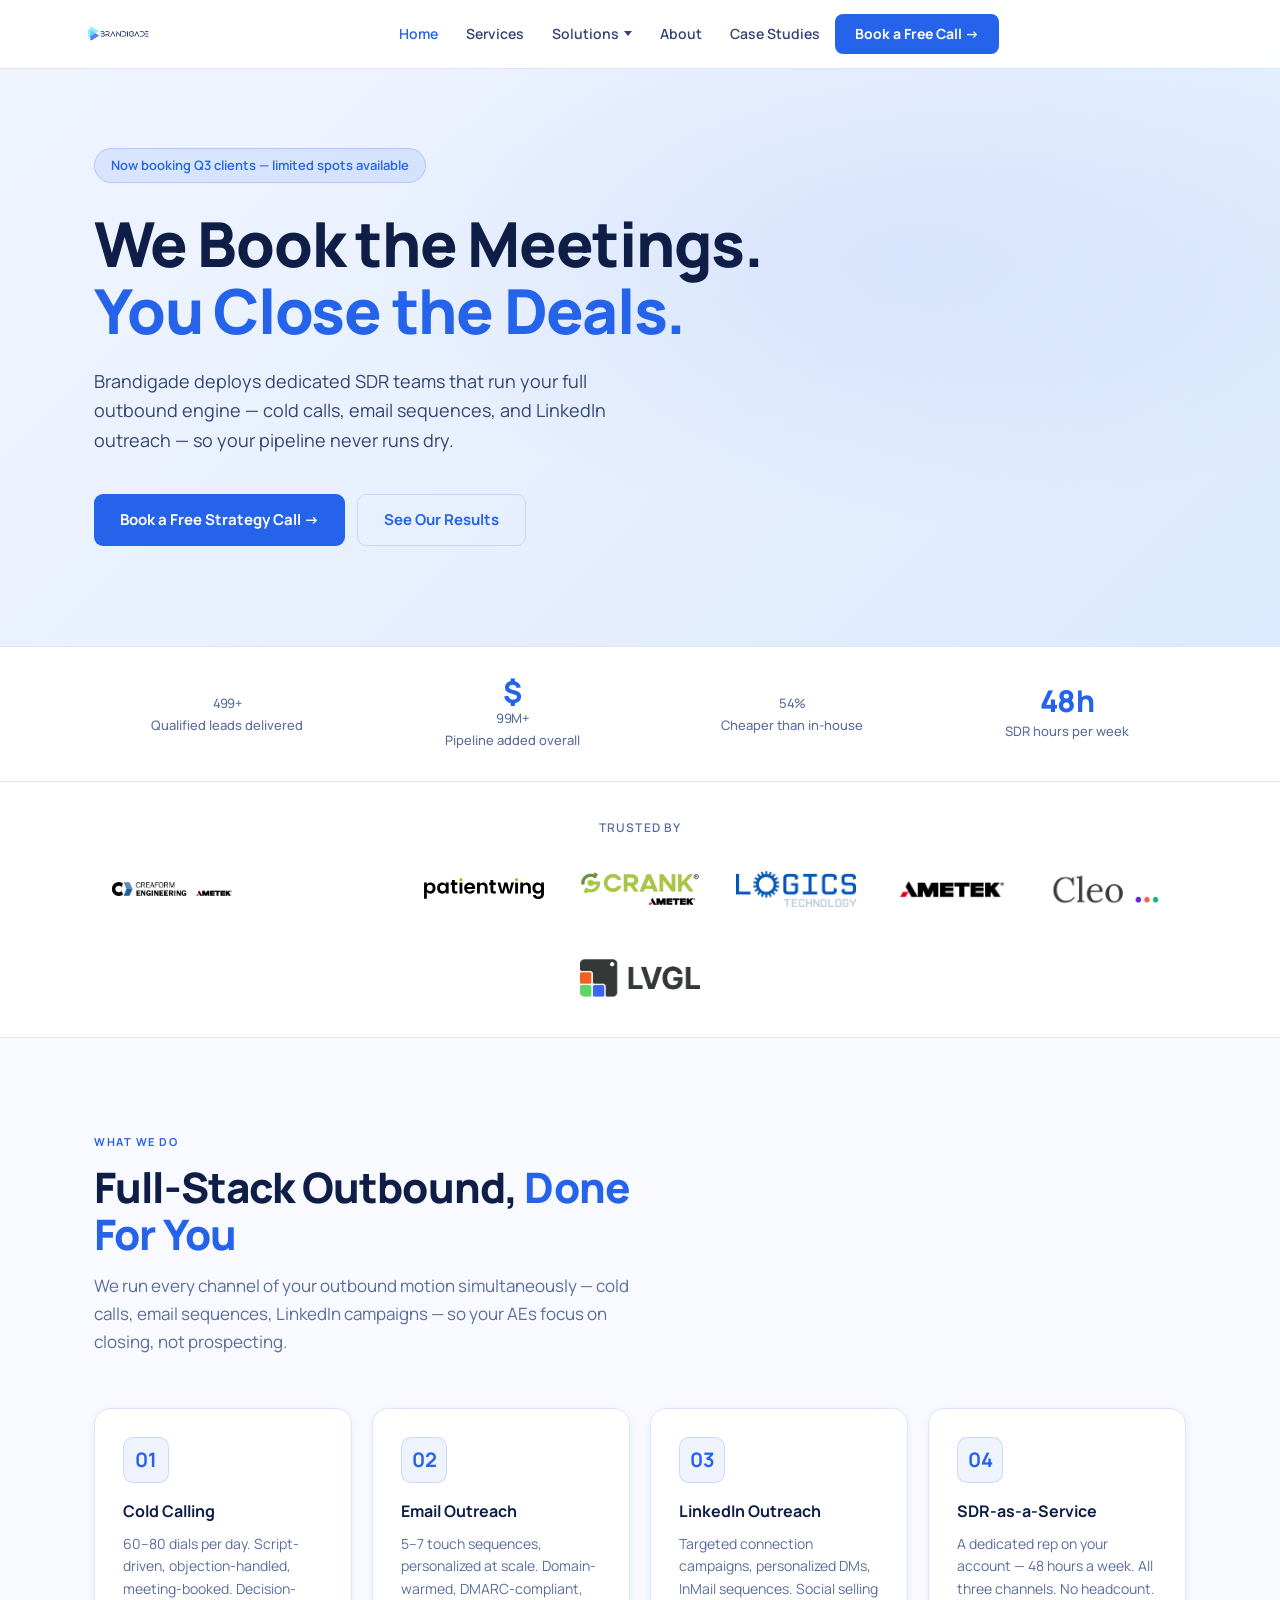
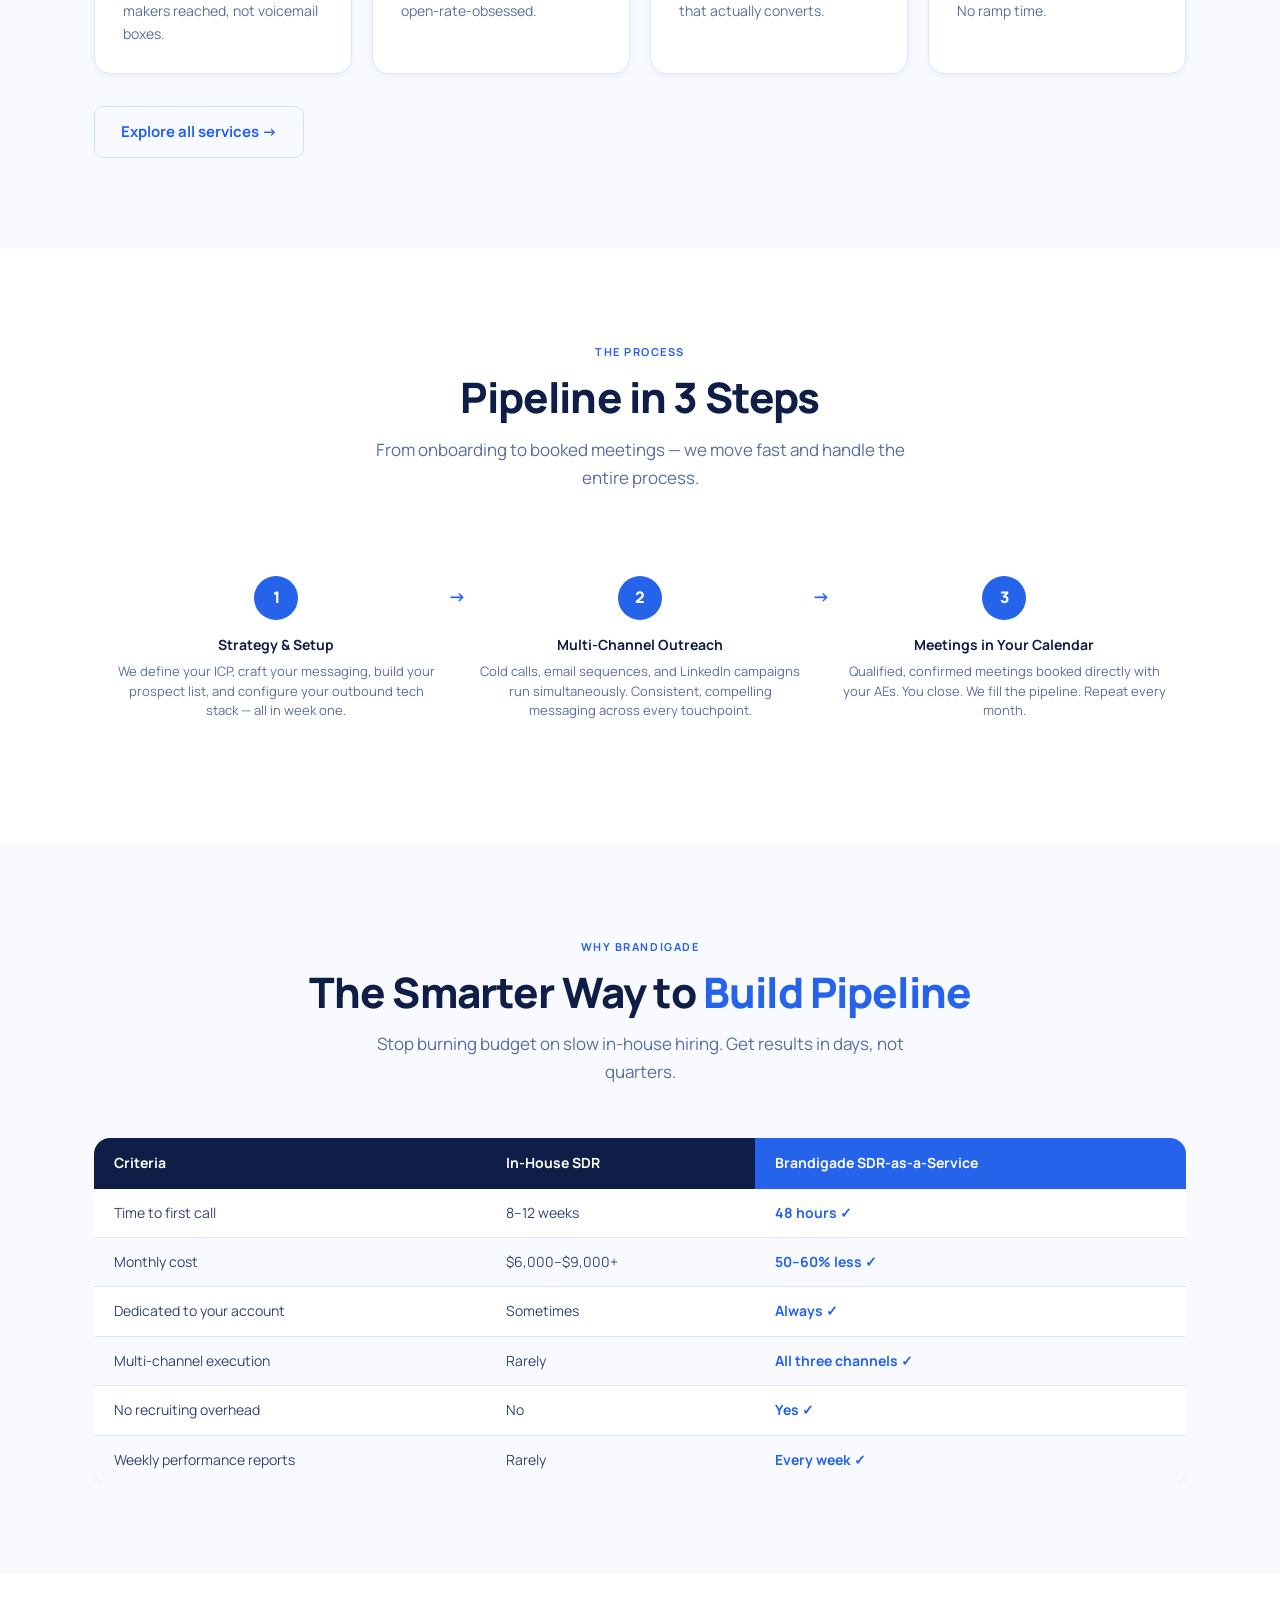
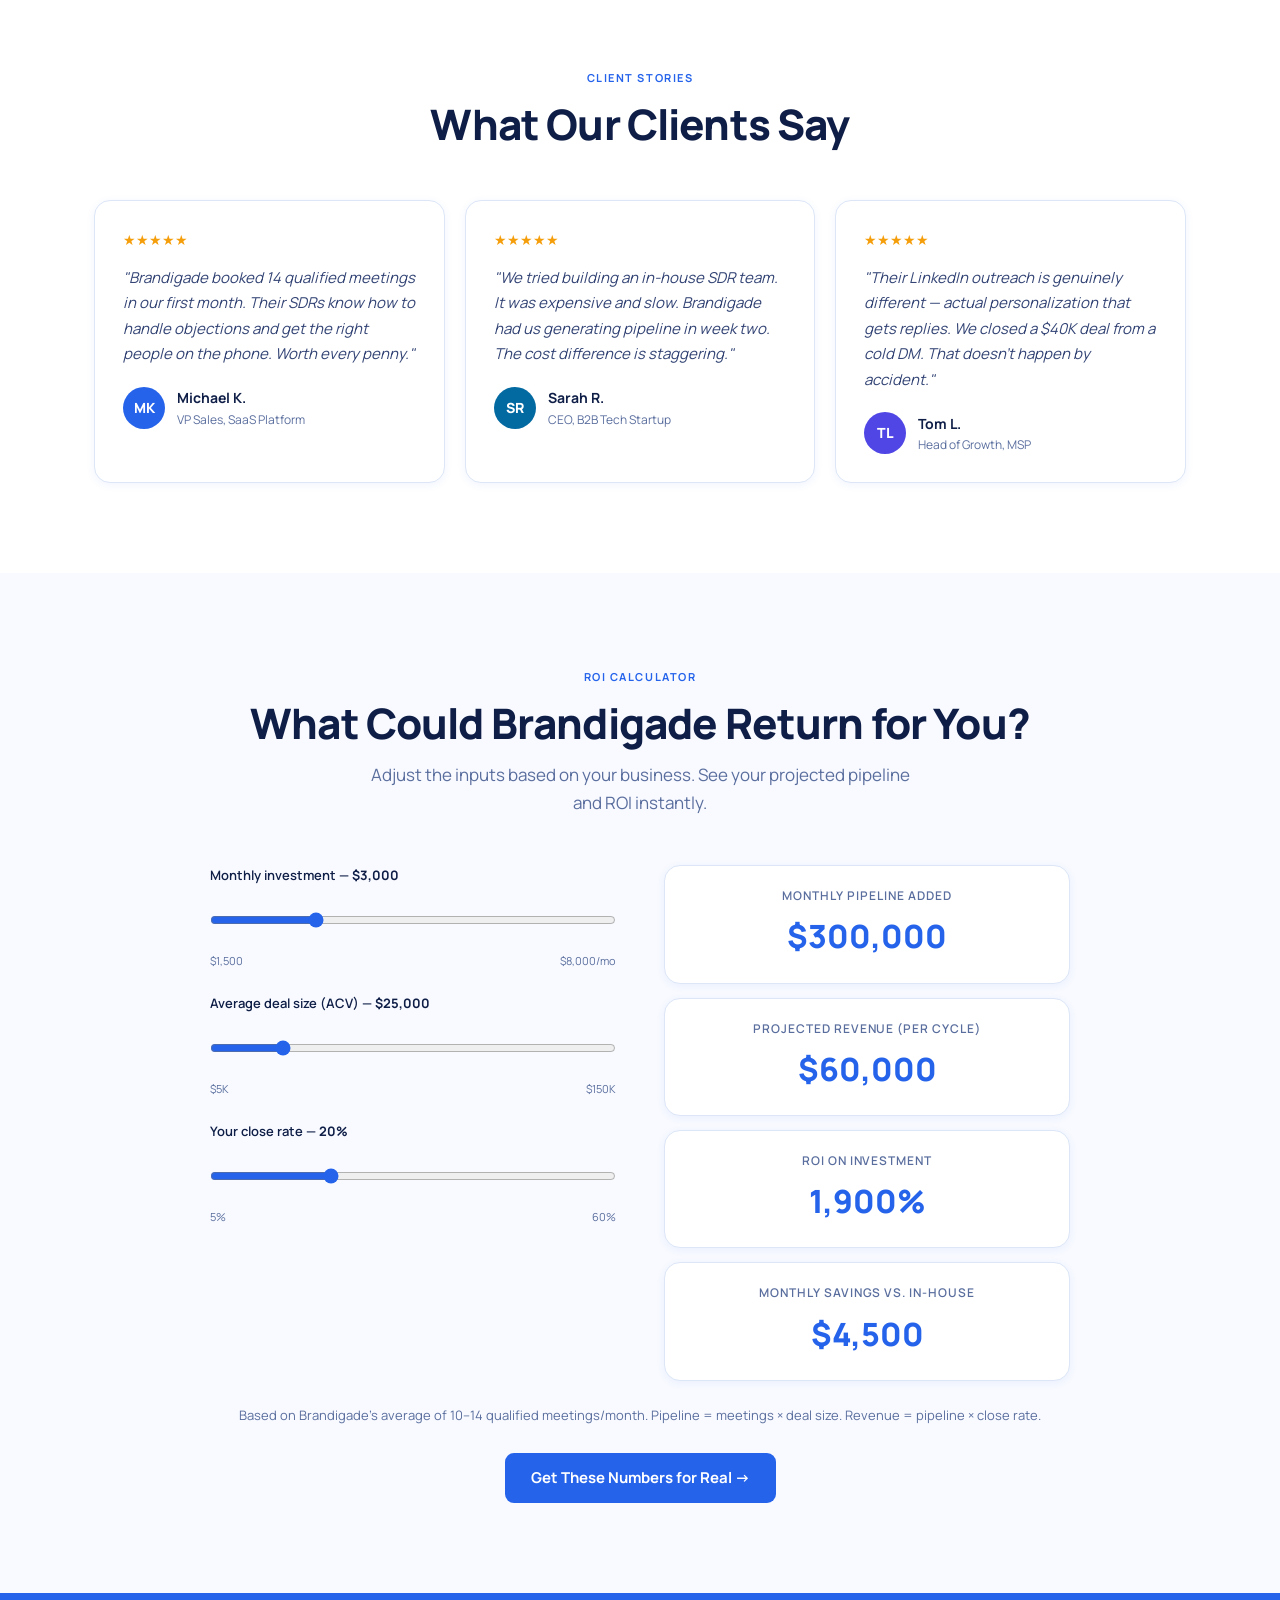
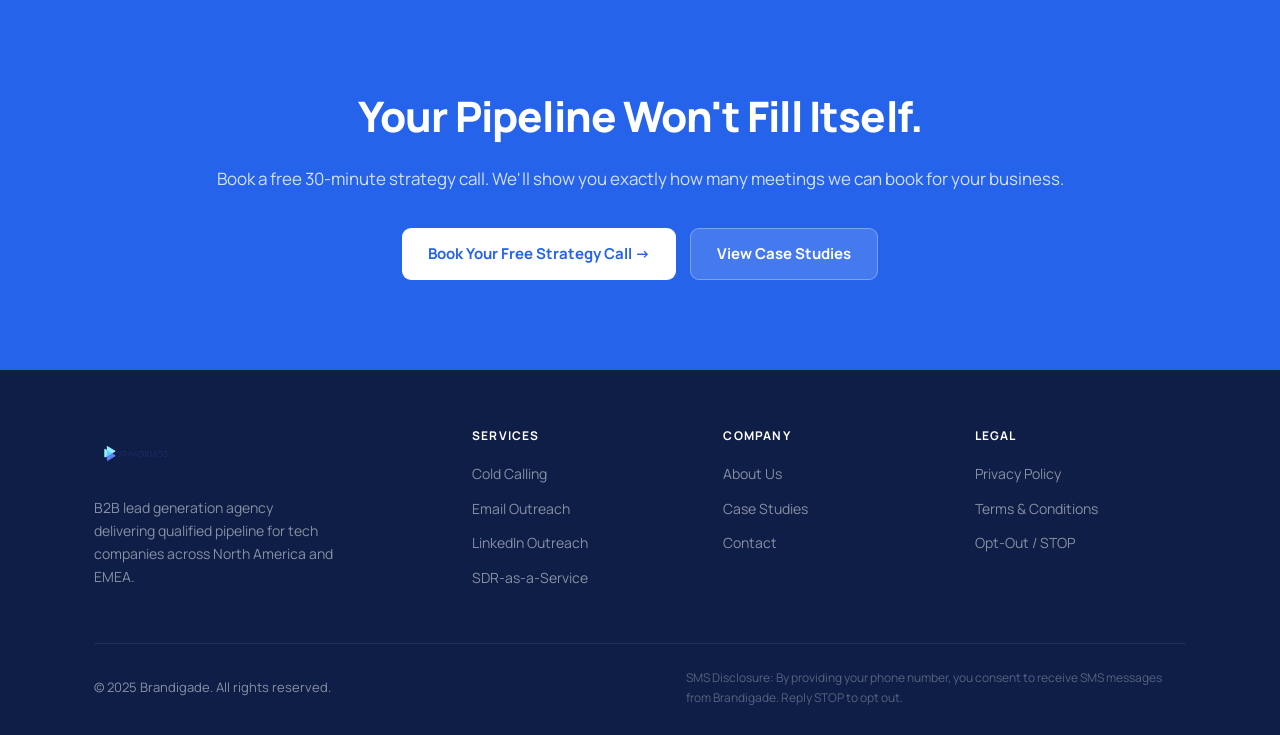
==== index.html @ 461541a1 "Resize client logos, enlarge Brandigade logo, add uniform trust logo CSS, ensure favicon, enlarge fo" ====
<!DOCTYPE html>
<html lang="en">
<head>
  <meta charset="UTF-8" /><meta name="viewport" content="width=device-width, initial-scale=1.0" />
  <title>Brandigade — B2B Lead Generation &amp; SDR Agency</title>
  <meta name="description" content="Brandigade books qualified sales meetings for B2B tech companies. Dedicated SDR teams running cold calls, email, and LinkedIn outreach — done for you." />
  <link rel="preconnect" href="https://fonts.googleapis.com" /><link rel="preconnect" href="https://fonts.gstatic.com" crossorigin />
  <link href="https://fonts.googleapis.com/css2?family=Manrope:wght@300;400;500;600;700;800&display=swap" rel="stylesheet" />
  <link rel="stylesheet" href="/styles.css" />
<link rel="icon" href="/favicon.png">
</head>
<body>

<nav class="nav" id="nav">
  <div class="nav-inner">
    <a href="/index.html" class="nav-logo"><img src="/12.png" alt="Brandigade" /></a>
    <ul class="nav-links" id="nav-links">
      <li><a href="/index.html" class="active">Home</a></li>
      <li><a href="/services.html">Services</a></li>
      <li>
        <button class="dd-toggle">Solutions</button>
        <div class="dropdown">
          <a href="/solutions-textile.html">
            <div class="dd-icon">T&amp;M</div>
            <div class="dd-text"><strong>Textile &amp; Manufacturing</strong><span>Connect manufacturers with EU &amp; US buyers</span></div>
          </a>
        </div>
      </li>
      <li><a href="/about.html">About</a></li>
      <li><a href="/case-studies.html">Case Studies</a></li>
      <li><a href="/contact.html" class="nav-cta">Book a Free Call &rarr;</a></li>
    </ul>
    <button class="nav-toggle" id="nav-toggle" aria-label="Menu"><span></span><span></span><span></span></button>
  </div>
</nav>

<!-- HERO -->
<section class="hero">
  <div class="container">
    <div class="hero-content">
      <div class="hero-badge">Now booking Q3 clients &mdash; limited spots available</div>
      <h1>We Book the Meetings.<br><em>You Close the Deals.</em></h1>
      <p>Brandigade deploys dedicated SDR teams that run your full outbound engine &mdash; cold calls, email sequences, and LinkedIn outreach &mdash; so your pipeline never runs dry.</p>
      <div class="hero-btns">
        <a href="/contact.html" class="btn btn-primary">Book a Free Strategy Call &rarr;</a>
        <a href="/case-studies.html" class="btn btn-ghost">See Our Results</a>
      </div>
    </div>
  </div>
</section>

<!-- STATS -->
<div class="stats-bar">
  <div class="container">
    <div class="stats-inner">
      <div class="stat"><strong><span class="counter" data-target="500" data-suffix="+">0+</span></strong><span>Qualified leads delivered</span></div>
      <div class="stat"><strong>$<span class="counter" data-target="100" data-suffix="M+">0</span></strong><span>Pipeline added overall</span></div>
      <div class="stat"><strong><span class="counter" data-target="55" data-suffix="%">0%</span></strong><span>Cheaper than in-house</span></div>
      <div class="stat"><strong>48h</strong><span>SDR hours per week</span></div>
    </div>
  </div>
</div>

<!-- TRUST -->
<div class="trust-wrap" style="border-bottom:1px solid var(--border);">
  <div class="container">
    <p class="trust-label">Trusted by</p>
    <div class="trust-logos">
      <img src="/ce.png" alt="Creaform Engineering" class="trust-logo" />
      <img src="/FARO.png" alt="FARO" class="trust-logo" />
      <img src="/patientwing.svg" alt="PatientWing" class="trust-logo" />
      <img src="/crank.webp" alt="Crank Software" class="trust-logo" />
      <img src="/logis.avif" alt="Logics Technology" class="trust-logo" />
      <img src="/ametek-vector-logo.png" alt="AMETEK" class="trust-logo" />
      <img src="/cleohr.avif" alt="Cleo HR" class="trust-logo" />
      <img src="/lvgl.png" alt="LVGL" class="trust-logo" />
    </div>
  </div>
</div>

<!-- WHAT WE DO -->
<section class="section section-alt">
  <div class="container">
    <div style="max-width:600px; margin-bottom:52px;">
      <div class="section-label">What We Do</div>
      <h2 class="section-title">Full-Stack Outbound, <em>Done For You</em></h2>
      <p class="section-sub">We run every channel of your outbound motion simultaneously &mdash; cold calls, email sequences, LinkedIn campaigns &mdash; so your AEs focus on closing, not prospecting.</p>
    </div>
    <div class="grid-4">
      <div class="card"><div class="card-icon">01</div><h3>Cold Calling</h3><p>60&ndash;80 dials per day. Script-driven, objection-handled, meeting-booked. Decision-makers reached, not voicemail boxes.</p></div>
      <div class="card"><div class="card-icon">02</div><h3>Email Outreach</h3><p>5&ndash;7 touch sequences, personalized at scale. Domain-warmed, DMARC-compliant, open-rate-obsessed.</p></div>
      <div class="card"><div class="card-icon">03</div><h3>LinkedIn Outreach</h3><p>Targeted connection campaigns, personalized DMs, InMail sequences. Social selling that actually converts.</p></div>
      <div class="card"><div class="card-icon">04</div><h3>SDR-as-a-Service</h3><p>A dedicated rep on your account &mdash; 48 hours a week. All three channels. No headcount. No ramp time.</p></div>
    </div>
    <div style="margin-top:32px;"><a href="/services.html" class="btn btn-ghost">Explore all services &rarr;</a></div>
  </div>
</section>

<!-- PROCESS -->
<section class="section">
  <div class="container">
    <div class="centered" style="margin-bottom:52px;">
      <div class="section-label">The Process</div>
      <h2 class="section-title">Pipeline in 3 Steps</h2>
      <p class="section-sub">From onboarding to booked meetings &mdash; we move fast and handle the entire process.</p>
    </div>
    <div class="process">
      <div class="process-step"><div class="step-num">1</div><h4>Strategy &amp; Setup</h4><p>We define your ICP, craft your messaging, build your prospect list, and configure your outbound tech stack &mdash; all in week one.</p></div>
      <div class="process-step"><div class="step-num">2</div><h4>Multi-Channel Outreach</h4><p>Cold calls, email sequences, and LinkedIn campaigns run simultaneously. Consistent, compelling messaging across every touchpoint.</p></div>
      <div class="process-step"><div class="step-num">3</div><h4>Meetings in Your Calendar</h4><p>Qualified, confirmed meetings booked directly with your AEs. You close. We fill the pipeline. Repeat every month.</p></div>
    </div>
  </div>
</section>

<!-- COMPARISON -->
<section class="section section-alt">
  <div class="container">
    <div class="centered" style="margin-bottom:52px;">
      <div class="section-label">Why Brandigade</div>
      <h2 class="section-title">The Smarter Way to <em>Build Pipeline</em></h2>
      <p class="section-sub">Stop burning budget on slow in-house hiring. Get results in days, not quarters.</p>
    </div>
    <div style="overflow-x:auto;">
      <table class="compare-table">
        <thead><tr><th>Criteria</th><th>In-House SDR</th><th>Brandigade SDR-as-a-Service</th></tr></thead>
        <tbody>
          <tr><td>Time to first call</td><td>8&ndash;12 weeks</td><td>48 hours &#10003;</td></tr>
          <tr><td>Monthly cost</td><td>$6,000&ndash;$9,000+</td><td>50&ndash;60% less &#10003;</td></tr>
          <tr><td>Dedicated to your account</td><td>Sometimes</td><td>Always &#10003;</td></tr>
          <tr><td>Multi-channel execution</td><td>Rarely</td><td>All three channels &#10003;</td></tr>
          <tr><td>No recruiting overhead</td><td>No</td><td>Yes &#10003;</td></tr>
          <tr><td>Weekly performance reports</td><td>Rarely</td><td>Every week &#10003;</td></tr>
        </tbody>
      </table>
    </div>
  </div>
</section>

<!-- TESTIMONIALS -->
<section class="section">
  <div class="container">
    <div class="centered" style="margin-bottom:52px;">
      <div class="section-label">Client Stories</div>
      <h2 class="section-title">What Our Clients Say</h2>
    </div>
    <div class="grid-3">
      <div class="testi"><div class="stars">&#9733;&#9733;&#9733;&#9733;&#9733;</div><p class="testi-text">"Brandigade booked 14 qualified meetings in our first month. Their SDRs know how to handle objections and get the right people on the phone. Worth every penny."</p><div class="testi-author"><div class="avatar">MK</div><div><div class="testi-name">Michael K.</div><div class="testi-role">VP Sales, SaaS Platform</div></div></div></div>
      <div class="testi"><div class="stars">&#9733;&#9733;&#9733;&#9733;&#9733;</div><p class="testi-text">"We tried building an in-house SDR team. It was expensive and slow. Brandigade had us generating pipeline in week two. The cost difference is staggering."</p><div class="testi-author"><div class="avatar" style="background:#0369a1;">SR</div><div><div class="testi-name">Sarah R.</div><div class="testi-role">CEO, B2B Tech Startup</div></div></div></div>
      <div class="testi"><div class="stars">&#9733;&#9733;&#9733;&#9733;&#9733;</div><p class="testi-text">"Their LinkedIn outreach is genuinely different &mdash; actual personalization that gets replies. We closed a $40K deal from a cold DM. That doesn't happen by accident."</p><div class="testi-author"><div class="avatar" style="background:#4f46e5;">TL</div><div><div class="testi-name">Tom L.</div><div class="testi-role">Head of Growth, MSP</div></div></div></div>
    </div>
  </div>
</section>

<!-- ROI CALCULATOR -->
<section class="section section-alt">
  <div class="container">
    <div class="centered" style="margin-bottom:48px;">
      <div class="section-label">ROI Calculator</div>
      <h2 class="section-title">What Could Brandigade Return for You?</h2>
      <p class="section-sub">Adjust the inputs based on your business. See your projected pipeline and ROI instantly.</p>
    </div>
    <div style="display:grid; grid-template-columns:1fr 1fr; gap:48px; align-items:start; max-width:860px; margin:0 auto;">
      <div style="display:grid; gap:24px;">
        <div>
          <label>Monthly investment &mdash; <strong class="r-display" data-for="r-inv">$3,000</strong></label>
          <input type="range" id="r-inv" min="1500" max="8000" step="100" value="3000" style="width:100%; margin-top:8px; accent-color:var(--blue);" />
          <div style="display:flex; justify-content:space-between; font-size:11px; color:var(--text-light); margin-top:4px;"><span>$1,500</span><span>$8,000/mo</span></div>
        </div>
        <div>
          <label>Average deal size (ACV) &mdash; <strong class="r-display" data-for="r-deal">$25,000</strong></label>
          <input type="range" id="r-deal" min="5000" max="150000" step="1000" value="25000" style="width:100%; margin-top:8px; accent-color:var(--blue);" />
          <div style="display:flex; justify-content:space-between; font-size:11px; color:var(--text-light); margin-top:4px;"><span>$5K</span><span>$150K</span></div>
        </div>
        <div>
          <label>Your close rate &mdash; <strong class="r-display" data-for="r-rate">20%</strong></label>
          <input type="range" id="r-rate" min="5" max="60" step="1" value="20" style="width:100%; margin-top:8px; accent-color:var(--blue);" />
          <div style="display:flex; justify-content:space-between; font-size:11px; color:var(--text-light); margin-top:4px;"><span>5%</span><span>60%</span></div>
        </div>
      </div>
      <div style="display:grid; gap:14px;">
        <div class="card" style="text-align:center; padding:20px;"><div style="font-size:12px; color:var(--text-light); font-weight:600; text-transform:uppercase; letter-spacing:0.08em; margin-bottom:6px;">Monthly Pipeline Added</div><div style="font-size:32px; font-weight:800; color:var(--blue);" id="roi-pipeline">$300,000</div></div>
        <div class="card" style="text-align:center; padding:20px;"><div style="font-size:12px; color:var(--text-light); font-weight:600; text-transform:uppercase; letter-spacing:0.08em; margin-bottom:6px;">Projected Revenue (per cycle)</div><div style="font-size:32px; font-weight:800; color:var(--blue);" id="roi-revenue">$60,000</div></div>
        <div class="card" style="text-align:center; padding:20px;"><div style="font-size:12px; color:var(--text-light); font-weight:600; text-transform:uppercase; letter-spacing:0.08em; margin-bottom:6px;">ROI on Investment</div><div style="font-size:32px; font-weight:800; color:var(--blue);" id="roi-percent">1,900%</div></div>
        <div class="card" style="text-align:center; padding:20px;"><div style="font-size:12px; color:var(--text-light); font-weight:600; text-transform:uppercase; letter-spacing:0.08em; margin-bottom:6px;">Monthly Savings vs. In-House</div><div style="font-size:32px; font-weight:800; color:var(--blue);" id="roi-savings">$4,500</div></div>
      </div>
    </div>
    <p style="text-align:center; font-size:13px; color:var(--text-light); margin-top:24px;">Based on Brandigade's average of 10&ndash;14 qualified meetings/month. Pipeline = meetings &times; deal size. Revenue = pipeline &times; close rate.</p>
    <div style="text-align:center; margin-top:28px;"><a href="/contact.html" class="btn btn-primary">Get These Numbers for Real &rarr;</a></div>
  </div>
</section>

<!-- CTA -->
<section class="cta-section">
  <div class="container">
    <h2>Your Pipeline Won't Fill Itself.</h2>
    <p>Book a free 30-minute strategy call. We'll show you exactly how many meetings we can book for your business.</p>
    <div style="display:flex; gap:14px; justify-content:center; flex-wrap:wrap;">
      <a href="/contact.html" class="btn btn-white">Book Your Free Strategy Call &rarr;</a>
      <a href="/case-studies.html" class="btn" style="background:rgba(255,255,255,0.15); color:#fff; border:1.5px solid rgba(255,255,255,0.3);">View Case Studies</a>
    </div>
  </div>
</section>

<footer>
  <div class="container">
    <div class="footer-grid">
      <div class="footer-brand"><img src="/12.png" alt="Brandigade" style="height:56px;" /><p>B2B lead generation agency delivering qualified pipeline for tech companies across North America and EMEA.</p></div>
      <div class="footer-col"><h5>Services</h5><ul><li><a href="/services.html">Cold Calling</a></li><li><a href="/services.html">Email Outreach</a></li><li><a href="/services.html">LinkedIn Outreach</a></li><li><a href="/services.html">SDR-as-a-Service</a></li></ul></div>
      <div class="footer-col"><h5>Company</h5><ul><li><a href="/about.html">About Us</a></li><li><a href="/case-studies.html">Case Studies</a></li><li><a href="/contact.html">Contact</a></li></ul></div>
      <div class="footer-col"><h5>Legal</h5><ul><li><a href="/privacy.html">Privacy Policy</a></li><li><a href="/terms.html">Terms &amp; Conditions</a></li><li><a href="/contact.html">Opt-Out / STOP</a></li></ul></div>
    </div>
    <div class="footer-bottom"><p>&copy; 2025 Brandigade. All rights reserved.</p><p style="font-size:12px;color:rgba(255,255,255,0.3);max-width:500px;">SMS Disclosure: By providing your phone number, you consent to receive SMS messages from Brandigade. Reply STOP to opt out.</p></div>
  </div>
</footer>
<script type="text/javascript" src="https://widget.clutch.co/static/js/widget.js"></script>
<div class="clutch-widget" data-url="https://widget.clutch.co" data-widget-type="3" data-height="320" data-nofollow="false" data-expandifr="true" data-scale="100" data-reviews="458948" data-clutchcompany-id="2643044"></div>
<script src="/script.js"></script>
</body>
</html>
---- styles.css ----
@import url('https://fonts.googleapis.com/css2?family=Manrope:wght@300;400;500;600;700;800&display=swap');

/* ── Variables ── */
:root {
  --blue:        #2563eb;
  --blue-light:  #3b82f6;
  --blue-dim:    rgba(37,99,235,0.08);
  --blue-border: rgba(37,99,235,0.18);
  --blue-btn-hover: #1d4ed8;
  --white:       #ffffff;
  --off-white:   #f8faff;
  --gray-50:     #f1f5fd;
  --gray-100:    #e4ecfb;
  --gray-200:    #cdd9f5;
  --gray-400:    #93a8d4;
  --gray-600:    #4a5f8a;
  --gray-800:    #1e2d52;
  --text:        #334475;
  --text-light:  #5a6e9e;
  --navy:        #0f1e47;
  --border:      #dce6f7;
  --radius:      10px;
  --radius-lg:   16px;
  --shadow-sm:   0 2px 8px rgba(37,99,235,0.07);
  --shadow-md:   0 6px 24px rgba(37,99,235,0.1);
  --shadow-lg:   0 16px 48px rgba(37,99,235,0.13);
}

*, *::before, *::after { box-sizing: border-box; margin: 0; padding: 0; }
html { scroll-behavior: smooth; }
body {
  font-family: 'Manrope', sans-serif;
  background: var(--white);
  color: var(--text);
  font-size: 16px;
  line-height: 1.6;
  -webkit-font-smoothing: antialiased;
}
a { text-decoration: none; color: inherit; }
img { max-width: 100%; display: block; }

/* ── NAV ── */
.nav {
  position: fixed;
  top: 0; left: 0; right: 0;
  z-index: 900;
  background: rgba(255,255,255,0.97);
  backdrop-filter: blur(14px);
  border-bottom: 1px solid var(--border);
  transition: box-shadow 0.3s;
}
.nav.scrolled { box-shadow: 0 4px 24px rgba(37,99,235,0.1); }
.nav-inner {
  max-width: 1180px; margin: 0 auto;
  padding: 0 28px; height: 68px;
  display: flex; align-items: center;
  justify-content: space-between; gap: 24px;
}
.nav-logo img { height: 54px; width: auto; }
.nav-links {
  display: flex; align-items: center;
  gap: 2px; list-style: none;
  flex: 1; justify-content: center;
}
.nav-links > li { position: relative; }
.nav-links > li > a,
.nav-links > li > button {
  display: flex; align-items: center; gap: 5px;
  padding: 7px 13px;
  font-size: 14px; font-weight: 600;
  color: var(--text);
  background: none; border: none; border-radius: 7px;
  cursor: pointer; font-family: 'Manrope', sans-serif;
  transition: color 0.18s, background 0.18s;
  white-space: nowrap;
}
.nav-links > li > a:hover,
.nav-links > li > button:hover,
.nav-links > li:hover > button {
  color: var(--blue); background: var(--blue-dim);
}
.nav-links > li > a.active { color: var(--blue); }
.nav-links > li > button::after {
  content: ''; width: 0; height: 0;
  border-left: 4px solid transparent;
  border-right: 4px solid transparent;
  border-top: 5px solid currentColor;
  transition: transform 0.2s;
}
.nav-links > li:hover > button::after { transform: rotate(180deg); }

/* Dropdown */
.dropdown {
  position: absolute;
  top: calc(100% + 10px);
  left: 50%; transform: translateX(-50%) translateY(-6px);
  min-width: 268px;
  background: var(--white);
  border: 1px solid var(--border);
  border-radius: var(--radius-lg);
  padding: 8px;
  opacity: 0; visibility: hidden;
  transition: opacity 0.18s, transform 0.18s, visibility 0.18s;
  box-shadow: var(--shadow-lg);
}
.nav-links > li:hover .dropdown {
  opacity: 1; visibility: visible;
  transform: translateX(-50%) translateY(0);
}
.dropdown a {
  display: flex; align-items: flex-start; gap: 12px;
  padding: 12px 14px; border-radius: 9px;
  color: var(--text); font-size: 14px; font-weight: 600;
  transition: background 0.15s, color 0.15s;
}
.dropdown a:hover { background: var(--blue-dim); color: var(--blue); }
.dropdown a.active-dd { color: var(--blue); }
.dd-icon {
  width: 36px; height: 36px; border-radius: 8px;
  background: var(--blue-dim); border: 1px solid var(--blue-border);
  display: flex; align-items: center; justify-content: center;
  font-size: 13px; font-weight: 700; color: var(--blue); flex-shrink: 0;
}
.dd-text strong { display: block; font-size: 14px; font-weight: 700; color: var(--navy); }
.dd-text span { display: block; font-size: 12px; color: var(--text-light); margin-top: 2px; }

.nav-cta {
  background: var(--blue) !important;
  color: var(--white) !important;
  font-weight: 700 !important;
  padding: 9px 20px !important;
  border-radius: 8px !important;
}
.nav-cta:hover { background: var(--blue-btn-hover) !important; box-shadow: var(--shadow-md); }

.nav-toggle {
  display: none; flex-direction: column; gap: 5px;
  cursor: pointer; padding: 4px; background: none; border: none;
}
.nav-toggle span { display: block; width: 22px; height: 2px; background: var(--navy); border-radius: 2px; transition: all 0.3s; }

/* ── Container ── */
.container { max-width: 1140px; margin: 0 auto; padding: 0 24px; }

/* ── Buttons ── */
.btn {
  display: inline-flex; align-items: center; gap: 8px;
  padding: 13px 26px;
  font-family: 'Manrope', sans-serif; font-size: 15px; font-weight: 700;
  border-radius: 9px; border: none; cursor: pointer;
  text-decoration: none;
  transition: transform 0.18s, box-shadow 0.18s, background 0.18s;
  white-space: nowrap;
}
.btn-primary { background: var(--blue); color: var(--white); }
.btn-primary:hover { background: var(--blue-btn-hover); transform: translateY(-1px); box-shadow: var(--shadow-md); }
.btn-ghost { background: transparent; color: var(--blue); border: 1.5px solid var(--blue-border); }
.btn-ghost:hover { background: var(--blue-dim); transform: translateY(-1px); }
.btn-white { background: var(--white); color: var(--blue); }
.btn-white:hover { background: var(--off-white); transform: translateY(-1px); }

/* ── Section helpers ── */
.section { padding: 90px 0; }
.section-alt { background: var(--off-white); }
.section-blue { background: var(--blue); }

.section-label {
  display: inline-block;
  font-size: 11px; font-weight: 700; letter-spacing: 0.14em;
  text-transform: uppercase; color: var(--blue); margin-bottom: 14px;
}
.section-label-white { color: rgba(255,255,255,0.75); }

.section-title {
  font-size: clamp(26px, 3.8vw, 42px);
  font-weight: 800; line-height: 1.12;
  color: var(--navy); letter-spacing: -0.02em; margin-bottom: 14px;
}
.section-title em { color: var(--blue); font-style: normal; }
.section-title.white { color: var(--white); }
.section-title.white em { color: rgba(255,255,255,0.8); }

.section-sub { font-size: 17px; color: var(--text-light); line-height: 1.65; max-width: 540px; }
.section-sub.white { color: rgba(255,255,255,0.75); }

.centered { text-align: center; }
.centered .section-sub { margin: 0 auto; }

/* ── Hero ── */
.hero {
  padding: 148px 0 100px;
  background: linear-gradient(135deg, #f0f5ff 0%, #e8f0fe 50%, #dbeafe 100%);
  position: relative; overflow: hidden;
}
.hero::before {
  content: ''; position: absolute; inset: 0;
  background: radial-gradient(ellipse 60% 60% at 70% 40%, rgba(37,99,235,0.08) 0%, transparent 70%);
  pointer-events: none;
}
.hero-content { position: relative; z-index: 1; max-width: 720px; }
.hero-badge {
  display: inline-flex; align-items: center; gap: 8px;
  background: rgba(37,99,235,0.1); border: 1px solid rgba(37,99,235,0.2);
  border-radius: 40px; padding: 6px 16px;
  font-size: 13px; font-weight: 600; color: var(--blue); margin-bottom: 28px;
}
.hero h1 {
  font-size: clamp(36px, 5.5vw, 62px); font-weight: 800;
  line-height: 1.08; color: var(--navy);
  margin-bottom: 22px; letter-spacing: -0.02em;
}
.hero h1 em { color: var(--blue); font-style: normal; }
.hero p { font-size: 18px; color: var(--text); line-height: 1.65; max-width: 580px; margin-bottom: 38px; }
.hero-btns { display: flex; gap: 12px; flex-wrap: wrap; }

/* ── Stats bar ── */
.stats-bar {
  background: var(--white);
  border-top: 1px solid var(--border);
  border-bottom: 1px solid var(--border);
  padding: 30px 0;
}
.stats-inner { display: flex; align-items: center; justify-content: space-around; flex-wrap: wrap; gap: 28px; }
.stat { text-align: center; }
.stat strong { display: block; font-size: 30px; font-weight: 800; color: var(--blue); letter-spacing: -0.02em; line-height: 1; }
.stat span { display: block; font-size: 13px; color: var(--text-light); font-weight: 500; margin-top: 5px; }

/* ── Cards ── */
.grid-2 { display: grid; grid-template-columns: repeat(auto-fit, minmax(300px, 1fr)); gap: 20px; }
.grid-3 { display: grid; grid-template-columns: repeat(auto-fit, minmax(260px, 1fr)); gap: 20px; }
.grid-4 { display: grid; grid-template-columns: repeat(auto-fit, minmax(220px, 1fr)); gap: 20px; }

.card {
  background: var(--white);
  border: 1px solid var(--border);
  border-radius: var(--radius-lg);
  padding: 28px;
  transition: border-color 0.2s, transform 0.2s, box-shadow 0.2s;
  box-shadow: var(--shadow-sm);
}
.card:hover { border-color: var(--blue-light); transform: translateY(-2px); box-shadow: var(--shadow-md); }

.card-img-wrap { overflow: hidden; border-radius: 10px 10px 0 0; margin: -28px -28px 20px; }
.card-img-wrap img { width: 100%; height: 180px; object-fit: cover; display: block; }

.card-icon {
  width: 46px; height: 46px; border-radius: 10px;
  background: var(--blue-dim); border: 1px solid var(--blue-border);
  display: flex; align-items: center; justify-content: center;
  font-size: 20px; margin-bottom: 16px; color: var(--blue); font-weight: 700;
}
.card h3 { font-size: 16px; font-weight: 700; color: var(--navy); margin-bottom: 8px; }
.card p { font-size: 14px; color: var(--text-light); line-height: 1.6; }
.card-tags { display: flex; flex-wrap: wrap; gap: 6px; margin-top: 14px; }
.tag { font-size: 11px; font-weight: 600; padding: 4px 10px; border-radius: 20px; background: var(--gray-50); border: 1px solid var(--border); color: var(--gray-600); }
.tag-blue { background: var(--blue-dim); border-color: var(--blue-border); color: var(--blue); }

/* Service card variant */
.service-card {
  background: var(--white); border: 1px solid var(--border);
  border-radius: var(--radius-lg); padding: 32px;
  box-shadow: var(--shadow-sm);
  transition: transform 0.2s, box-shadow 0.2s, border-color 0.2s;
}
.service-card:hover { transform: translateY(-2px); box-shadow: var(--shadow-md); border-color: var(--blue-light); }
.service-card h3 { font-size: 20px; font-weight: 700; color: var(--navy); margin-bottom: 12px; }
.service-card p { font-size: 15px; color: var(--text-light); line-height: 1.65; margin-bottom: 20px; }
.service-card ul { list-style: none; display: grid; gap: 9px; }
.service-card ul li { display: flex; align-items: flex-start; gap: 9px; font-size: 14px; color: var(--text); }
.service-card ul li::before {
  content: ''; width: 18px; height: 18px; border-radius: 50%; flex-shrink: 0; margin-top: 2px;
  background: var(--blue-dim) url("data:image/svg+xml,%3Csvg xmlns='http://www.w3.org/2000/svg' viewBox='0 0 12 12'%3E%3Cpath d='M2 6l3 3 5-5' stroke='%232563eb' stroke-width='1.5' fill='none' stroke-linecap='round' stroke-linejoin='round'/%3E%3C/svg%3E") center/12px no-repeat;
}
.channel-num { font-size: 11px; font-weight: 700; color: var(--blue); letter-spacing: 0.1em; text-transform: uppercase; margin-bottom: 10px; }

/* Comparison table */
.compare-table { width: 100%; border-collapse: collapse; border-radius: var(--radius-lg); overflow: hidden; box-shadow: var(--shadow-sm); }
.compare-table th { background: var(--navy); color: var(--white); padding: 14px 20px; font-size: 14px; font-weight: 700; text-align: left; }
.compare-table th:last-child { background: var(--blue); }
.compare-table td { padding: 13px 20px; font-size: 14px; color: var(--text); border-bottom: 1px solid var(--border); background: var(--white); }
.compare-table tr:last-child td { border-bottom: none; }
.compare-table td:last-child { color: var(--blue); font-weight: 700; }
.compare-table tr:nth-child(even) td { background: var(--off-white); }

/* Process steps */
.process { display: grid; grid-template-columns: repeat(auto-fit, minmax(200px, 1fr)); }
.process-step { text-align: center; padding: 32px 20px; position: relative; }
.process-step:not(:last-child)::after {
  content: '→'; position: absolute; top: 38px; right: -8px;
  color: var(--blue); font-size: 18px; font-weight: 700;
}
.step-num {
  width: 44px; height: 44px; border-radius: 50%;
  background: var(--blue); color: var(--white);
  font-weight: 800; font-size: 16px;
  display: flex; align-items: center; justify-content: center;
  margin: 0 auto 14px;
}
.process-step h4 { font-size: 14px; font-weight: 700; color: var(--navy); margin-bottom: 6px; }
.process-step p { font-size: 13px; color: var(--text-light); line-height: 1.5; }

/* Case study card */
.case-card {
  background: var(--white); border: 1px solid var(--border);
  border-radius: var(--radius-lg); padding: 30px;
  border-left: 3px solid var(--blue);
  transition: transform 0.2s, box-shadow 0.2s;
  box-shadow: var(--shadow-sm);
}
.case-card:hover { transform: translateY(-2px); box-shadow: var(--shadow-md); }
.case-tag {
  display: inline-block; font-size: 11px; font-weight: 700;
  letter-spacing: 0.08em; text-transform: uppercase;
  color: var(--blue); background: var(--blue-dim);
  border: 1px solid var(--blue-border);
  padding: 4px 10px; border-radius: 4px; margin-bottom: 14px;
}
.case-card h3 { font-size: 17px; font-weight: 700; color: var(--navy); margin-bottom: 10px; }
.case-card .challenge { font-size: 13px; font-weight: 700; color: var(--text-light); text-transform: uppercase; letter-spacing: 0.06em; margin-bottom: 4px; }
.case-card p { font-size: 14px; color: var(--text-light); line-height: 1.65; margin-bottom: 16px; }
.case-results { display: flex; gap: 24px; flex-wrap: wrap; padding-top: 16px; border-top: 1px solid var(--border); }
.result strong { display: block; font-size: 26px; font-weight: 800; color: var(--blue); letter-spacing: -0.02em; line-height: 1; }
.result span { font-size: 12px; color: var(--text-light); margin-top: 3px; display: block; }

/* Testimonial */
.testi {
  background: var(--white); border: 1px solid var(--border);
  border-radius: var(--radius-lg); padding: 28px;
  transition: border-color 0.2s, transform 0.2s;
  box-shadow: var(--shadow-sm);
}
.testi:hover { border-color: var(--blue-light); transform: translateY(-2px); box-shadow: var(--shadow-md); }
.stars { color: #f59e0b; font-size: 14px; margin-bottom: 14px; }
.testi-text { font-size: 15px; color: var(--text); line-height: 1.7; font-style: italic; margin-bottom: 20px; }
.testi-author { display: flex; align-items: center; gap: 12px; }
.avatar {
  width: 42px; height: 42px; border-radius: 50%;
  background: var(--blue); color: var(--white);
  font-weight: 800; font-size: 14px;
  display: flex; align-items: center; justify-content: center; flex-shrink: 0;
}
.testi-name { font-size: 14px; font-weight: 700; color: var(--navy); }
.testi-role { font-size: 12px; color: var(--text-light); }

/* Pricing card */
.pricing-card {
  background: var(--white);
  border: 2px solid var(--blue-border);
  border-radius: 20px; padding: 48px 40px;
  text-align: center; max-width: 520px; margin: 0 auto;
  position: relative; overflow: hidden;
  box-shadow: var(--shadow-lg);
}
.pricing-card::before {
  content: ''; position: absolute; top: 0; left: 0; right: 0;
  height: 4px; background: var(--blue);
}
.pricing-badge {
  display: inline-block;
  background: var(--blue-dim); border: 1px solid var(--blue-border);
  color: var(--blue); font-size: 11px; font-weight: 700;
  letter-spacing: 0.1em; text-transform: uppercase;
  padding: 5px 14px; border-radius: 20px; margin-bottom: 22px;
}
.pricing-amount {
  font-size: 64px; font-weight: 800; color: var(--navy);
  letter-spacing: -0.03em; line-height: 1; margin-bottom: 6px;
}
.pricing-amount sup { font-size: 28px; vertical-align: super; font-weight: 700; }
.pricing-period { font-size: 14px; color: var(--text-light); margin-bottom: 28px; }
.pricing-divider { border: none; border-top: 1px solid var(--border); margin: 24px 0; }
.pricing-features { list-style: none; text-align: left; display: grid; gap: 12px; margin-bottom: 32px; }
.pricing-features li {
  display: flex; align-items: flex-start; gap: 10px;
  font-size: 14px; color: var(--text); line-height: 1.5;
}
.pricing-features li::before {
  content: ''; width: 20px; height: 20px; border-radius: 50%; flex-shrink: 0; margin-top: 1px;
  background: var(--blue-dim) url("data:image/svg+xml,%3Csvg xmlns='http://www.w3.org/2000/svg' viewBox='0 0 12 12'%3E%3Cpath d='M2 6l3 3 5-5' stroke='%232563eb' stroke-width='1.5' fill='none' stroke-linecap='round' stroke-linejoin='round'/%3E%3C/svg%3E") center/12px no-repeat;
  border: 1px solid var(--blue-border);
}
.pricing-note { font-size: 12px; color: var(--text-light); margin-top: 14px; }

/* Split layout */
.split { display: grid; grid-template-columns: 1fr 1fr; gap: 72px; align-items: center; }
.split-cards { display: grid; gap: 14px; }
.problem-card {
  background: var(--white); border: 1px solid var(--border);
  border-radius: var(--radius); padding: 20px 22px; border-left: 3px solid;
  box-shadow: var(--shadow-sm);
}
.problem-card.bad { border-left-color: #ef4444; }
.problem-card.good { border-left-color: var(--blue); }
.problem-card h4 { font-size: 14px; font-weight: 700; margin-bottom: 6px; }
.problem-card.bad h4 { color: #ef4444; }
.problem-card.good h4 { color: var(--blue); }
.problem-card p { font-size: 13px; color: var(--text-light); line-height: 1.55; }

/* About team */
.team-card {
  background: var(--white); border: 1px solid var(--border);
  border-radius: var(--radius-lg); padding: 36px 28px;
  text-align: center; box-shadow: var(--shadow-sm);
  transition: transform 0.2s, box-shadow 0.2s;
}
.team-card:hover { transform: translateY(-2px); box-shadow: var(--shadow-md); }
.team-avatar {
  width: 72px; height: 72px; border-radius: 50%;
  background: var(--blue); color: var(--white);
  font-weight: 800; font-size: 22px;
  display: flex; align-items: center; justify-content: center;
  margin: 0 auto 18px;
}
.team-card h3 { font-size: 18px; font-weight: 700; color: var(--navy); margin-bottom: 4px; }
.team-card .role { font-size: 13px; font-weight: 600; color: var(--blue); margin-bottom: 12px; }
.team-card p { font-size: 14px; color: var(--text-light); line-height: 1.65; }

/* Contact form */
.contact-grid { display: grid; grid-template-columns: 1fr 1.4fr; gap: 60px; align-items: start; }
.contact-info h2 { font-size: 22px; font-weight: 700; color: var(--navy); margin-bottom: 20px; }
.contact-step { display: flex; gap: 16px; align-items: flex-start; margin-bottom: 20px; }
.contact-step-num {
  width: 36px; height: 36px; border-radius: 50%;
  background: var(--blue); color: var(--white);
  font-weight: 800; font-size: 14px;
  display: flex; align-items: center; justify-content: center; flex-shrink: 0;
}
.contact-step h4 { font-size: 15px; font-weight: 700; color: var(--navy); margin-bottom: 4px; }
.contact-step p { font-size: 14px; color: var(--text-light); }
.contact-detail { background: var(--off-white); border: 1px solid var(--border); border-radius: var(--radius); padding: 20px; margin-top: 20px; }
.contact-detail h4 { font-size: 13px; font-weight: 700; color: var(--navy); margin-bottom: 12px; }
.contact-detail a { font-size: 14px; color: var(--blue); font-weight: 600; display: block; margin-bottom: 6px; }

.contact-form-box { background: var(--white); border: 1px solid var(--border); border-radius: var(--radius-lg); padding: 36px; box-shadow: var(--shadow-sm); }
.contact-form-box h3 { font-size: 20px; font-weight: 700; color: var(--navy); margin-bottom: 24px; }
.form-group { margin-bottom: 16px; }
.form-row { display: grid; grid-template-columns: 1fr 1fr; gap: 16px; }
label { display: block; font-size: 13px; font-weight: 600; color: var(--navy); margin-bottom: 6px; }
input, select, textarea {
  width: 100%; padding: 11px 14px;
  border: 1.5px solid var(--border); border-radius: 8px;
  font-family: 'Manrope', sans-serif; font-size: 14px;
  color: var(--text); background: var(--white);
  transition: border-color 0.2s, box-shadow 0.2s; outline: none;
}
input:focus, select:focus, textarea:focus { border-color: var(--blue); box-shadow: 0 0 0 3px rgba(37,99,235,0.1); }
textarea { resize: vertical; min-height: 100px; }
.sms-notice { font-size: 11px; color: var(--text-light); line-height: 1.6; margin-top: 12px; background: var(--off-white); padding: 12px; border-radius: 8px; }

/* FAQ */
.faq-item { border-bottom: 1px solid var(--border); padding: 20px 0; }
.faq-item h4 { font-size: 16px; font-weight: 700; color: var(--navy); margin-bottom: 8px; }
.faq-item p { font-size: 14px; color: var(--text-light); line-height: 1.65; }

/* CTA section */
.cta-section { background: var(--blue); padding: 90px 0; text-align: center; }
.cta-section h2 { font-size: clamp(26px, 4vw, 42px); font-weight: 800; color: var(--white); margin-bottom: 14px; letter-spacing: -0.02em; }
.cta-section p { font-size: 17px; color: rgba(255,255,255,0.8); margin-bottom: 36px; }

/* Divider */
hr.divider { border: none; border-top: 1px solid var(--border); }

/* Trust logos */
.trust-logos img.trust-logo {
  width: 120px;
  height: auto;
  object-fit: contain;
  max-height: 60px;
}
.trust-wrap { padding: 36px 0; text-align: center; }
.trust-label { font-size: 12px; font-weight: 600; letter-spacing: 0.1em; text-transform: uppercase; color: var(--text-light); margin-bottom: 22px; }
.trust-logos { display: flex; align-items: center; justify-content: center; flex-wrap: wrap; gap: 36px; }
.trust-logos span { font-size: 14px; font-weight: 700; color: var(--gray-400); transition: color 0.2s; cursor: default; }
.trust-logos span:hover { color: var(--blue); }

/* Page hero */
.page-hero {
  background: linear-gradient(135deg, #f0f5ff 0%, #e8f0fe 60%, #dbeafe 100%);
  padding: 140px 0 80px;
  position: relative; overflow: hidden;
}
.page-hero::before {
  content: ''; position: absolute; inset: 0;
  background: radial-gradient(ellipse 55% 55% at 70% 50%, rgba(37,99,235,0.07) 0%, transparent 65%);
  pointer-events: none;
}
.page-hero-inner { position: relative; z-index: 1; }
.page-hero h1 { font-size: clamp(32px, 5vw, 54px); font-weight: 800; color: var(--navy); letter-spacing: -0.02em; line-height: 1.1; margin-bottom: 16px; }
.page-hero h1 em { color: var(--blue); font-style: normal; }
.page-hero p { font-size: 18px; color: var(--text); max-width: 560px; line-height: 1.65; }

/* Footer */
footer { background: var(--navy); padding: 56px 0 28px; color: rgba(255,255,255,0.5); }
.footer-grid { display: grid; grid-template-columns: 1.6fr 1fr 1fr 1fr; gap: 40px; margin-bottom: 44px; }
.footer-brand p { font-size: 14px; line-height: 1.65; margin-top: 14px; max-width: 240px; }
.footer-col h5 { font-size: 12px; font-weight: 700; text-transform: uppercase; letter-spacing: 0.1em; color: var(--white); margin-bottom: 16px; }
.footer-col ul { list-style: none; }
.footer-col ul li { margin-bottom: 9px; }
.footer-col ul li a { font-size: 14px; color: rgba(255,255,255,0.5); transition: color 0.2s; }
.footer-col ul li a:hover { color: var(--blue-light); }
.footer-bottom { border-top: 1px solid rgba(255,255,255,0.07); padding-top: 24px; display: flex; align-items: center; justify-content: space-between; flex-wrap: wrap; gap: 12px; }
.footer-bottom p { font-size: 13px; }

/* ── Responsive ── */
@media (max-width: 960px) {
  .split { grid-template-columns: 1fr; gap: 40px; }
  .contact-grid { grid-template-columns: 1fr; }
  .footer-grid { grid-template-columns: 1fr 1fr; }
}
@media (max-width: 768px) {
  .nav-links { display: none; }
  .nav-toggle { display: flex; }
  .nav-links.open {
    display: flex; flex-direction: column;
    position: fixed; top: 68px; left: 0; right: 0; bottom: 0;
    background: var(--white); padding: 20px; gap: 4px;
    overflow-y: auto; z-index: 899;
    border-top: 1px solid var(--border);
  }
  .nav-links.open > li > a,
  .nav-links.open > li > button { padding: 13px 16px; width: 100%; justify-content: flex-start; }
  .dropdown { position: static; opacity: 1; visibility: visible; transform: none; box-shadow: none; background: var(--off-white); border: none; margin-top: 4px; display: none; }
  .nav-links.open > li.dd-open .dropdown { display: block; }
  .hero { padding: 120px 0 70px; }
  .process-step:not(:last-child)::after { display: none; }
  .footer-grid { grid-template-columns: 1fr; }
  .form-row { grid-template-columns: 1fr; }
  .pricing-card { padding: 36px 24px; }
}
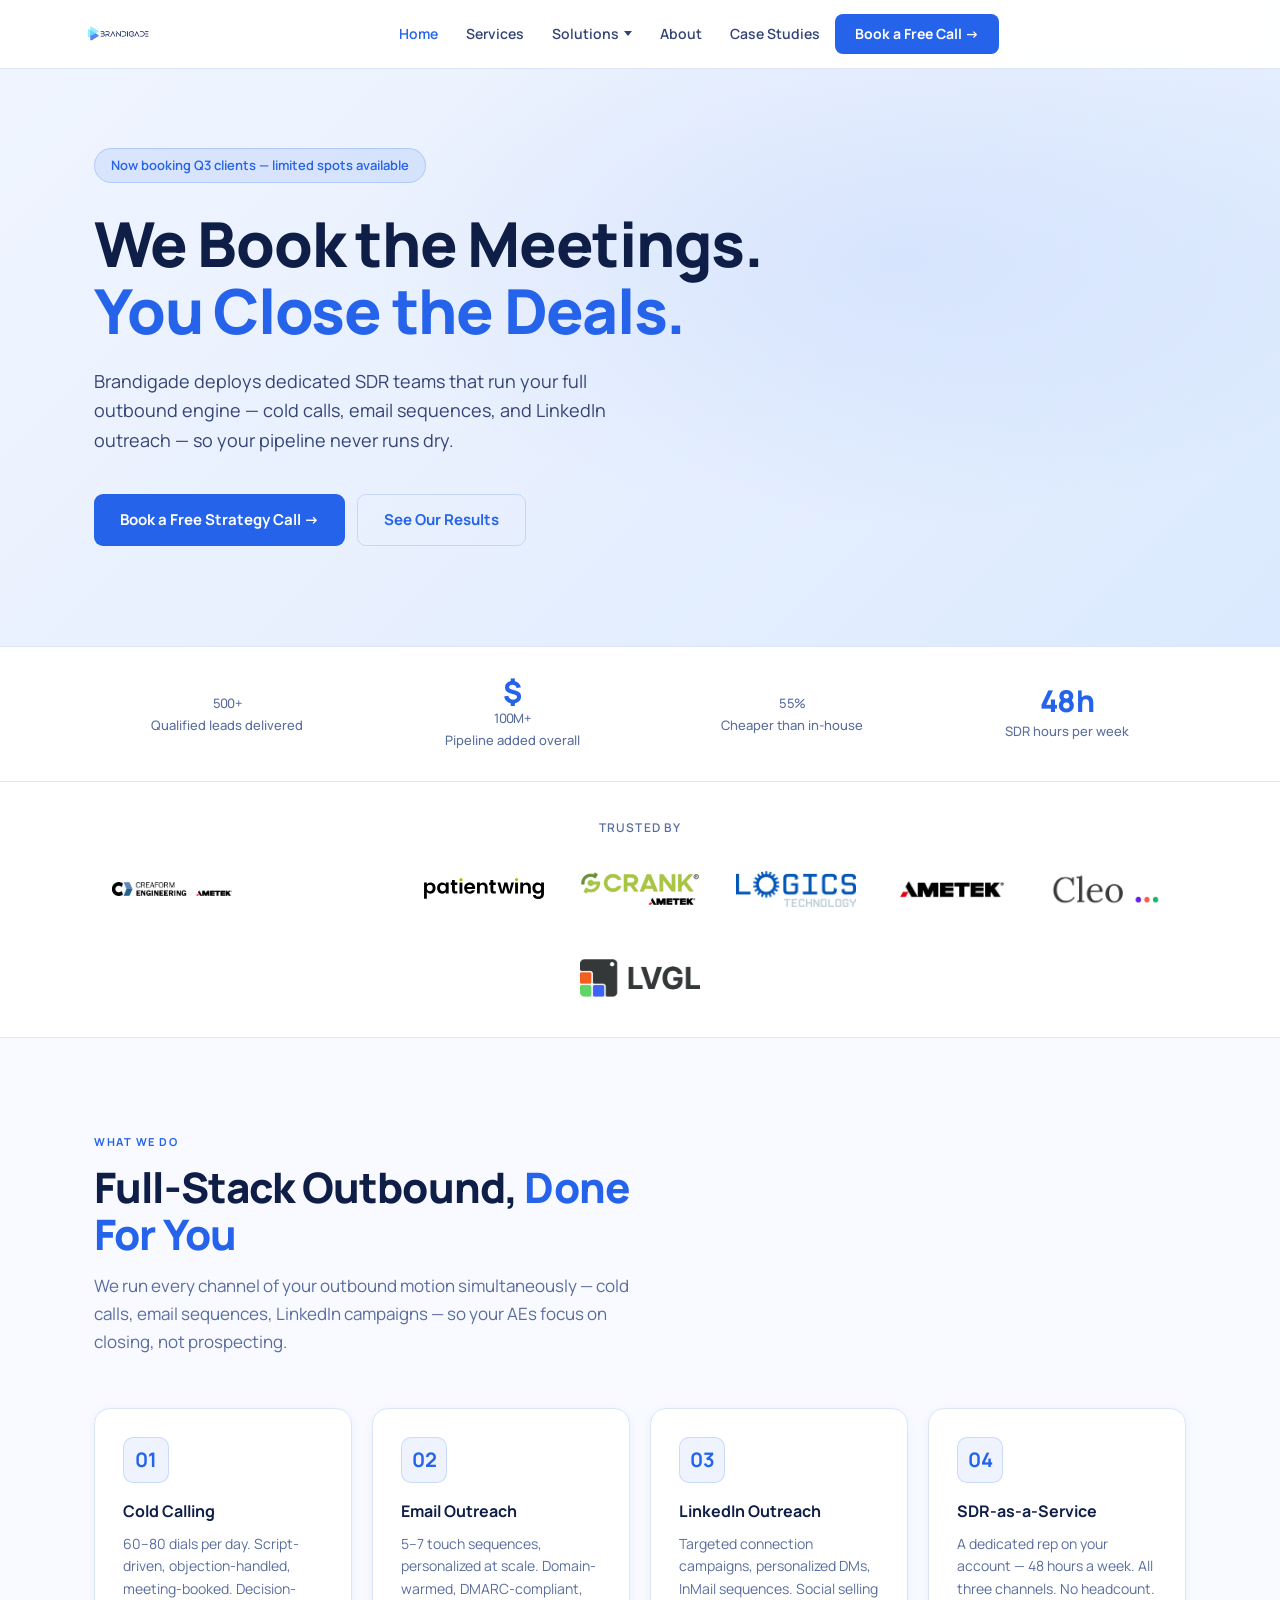
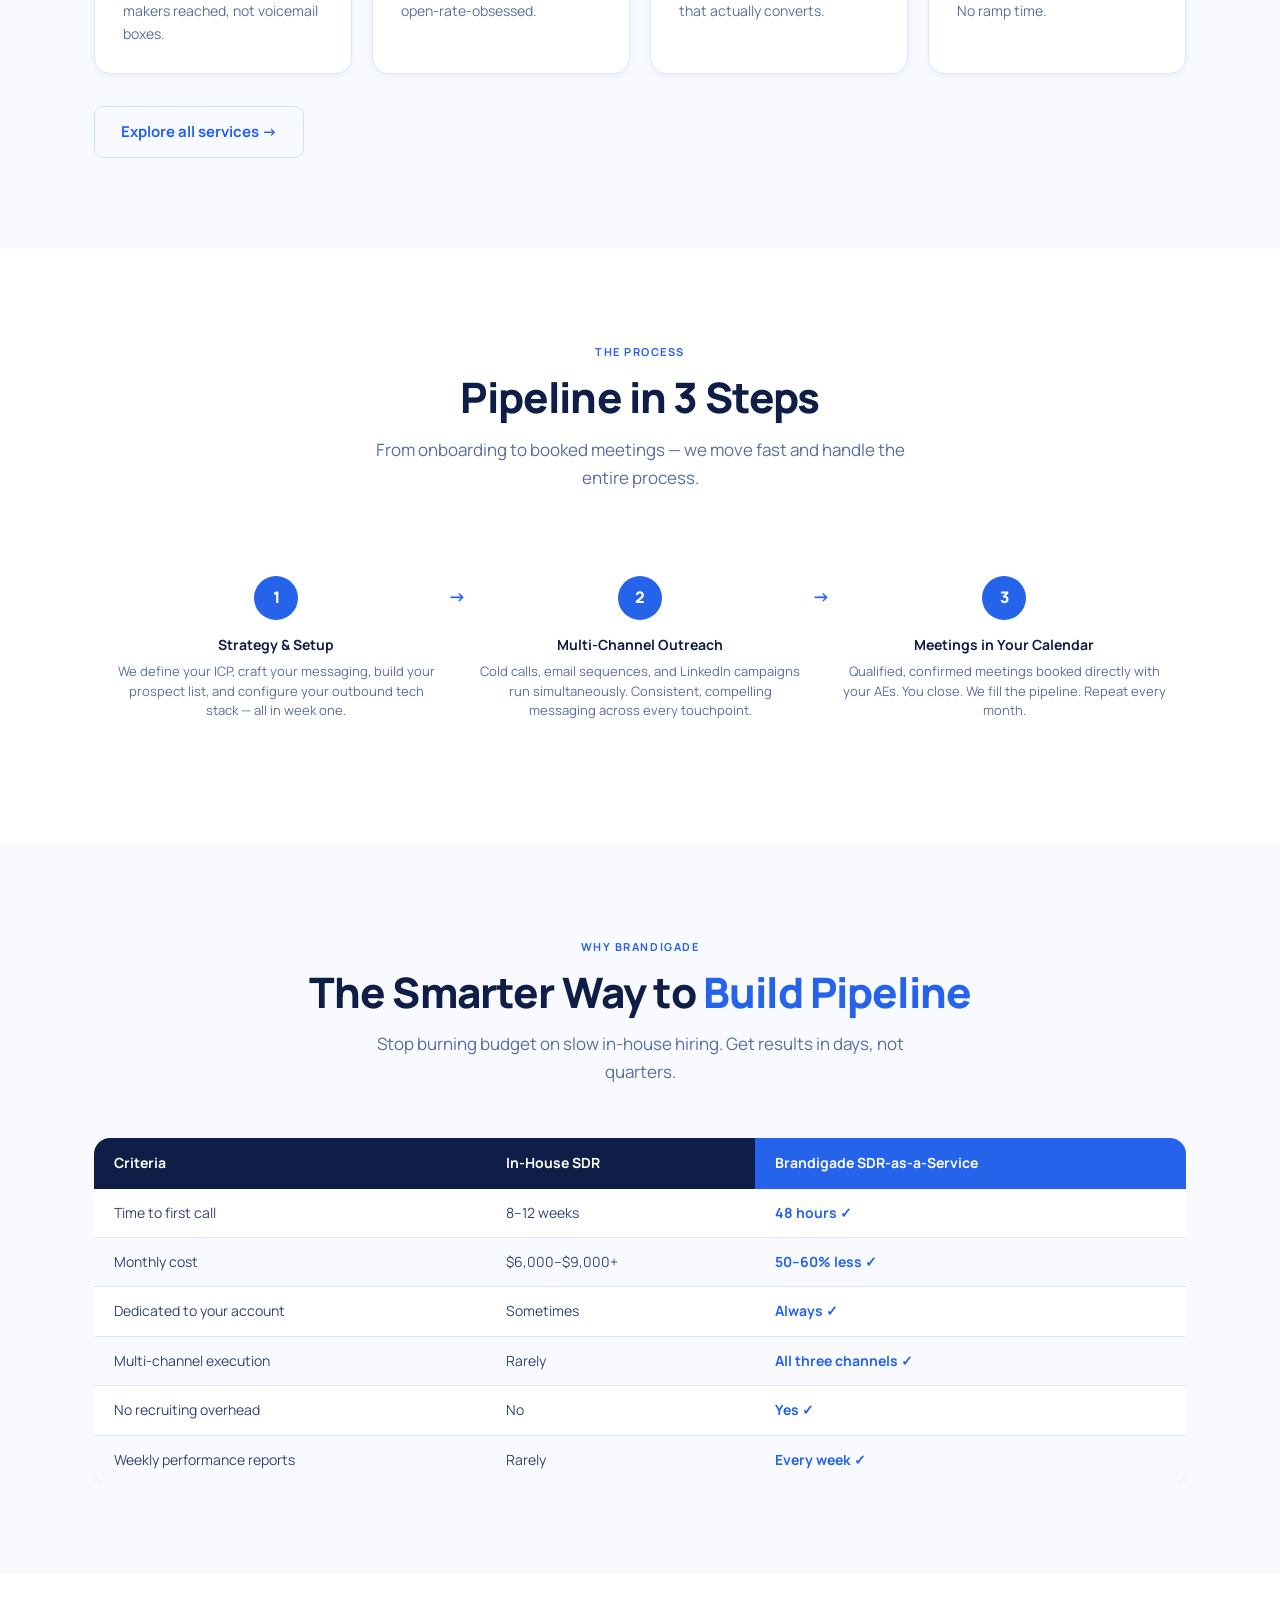
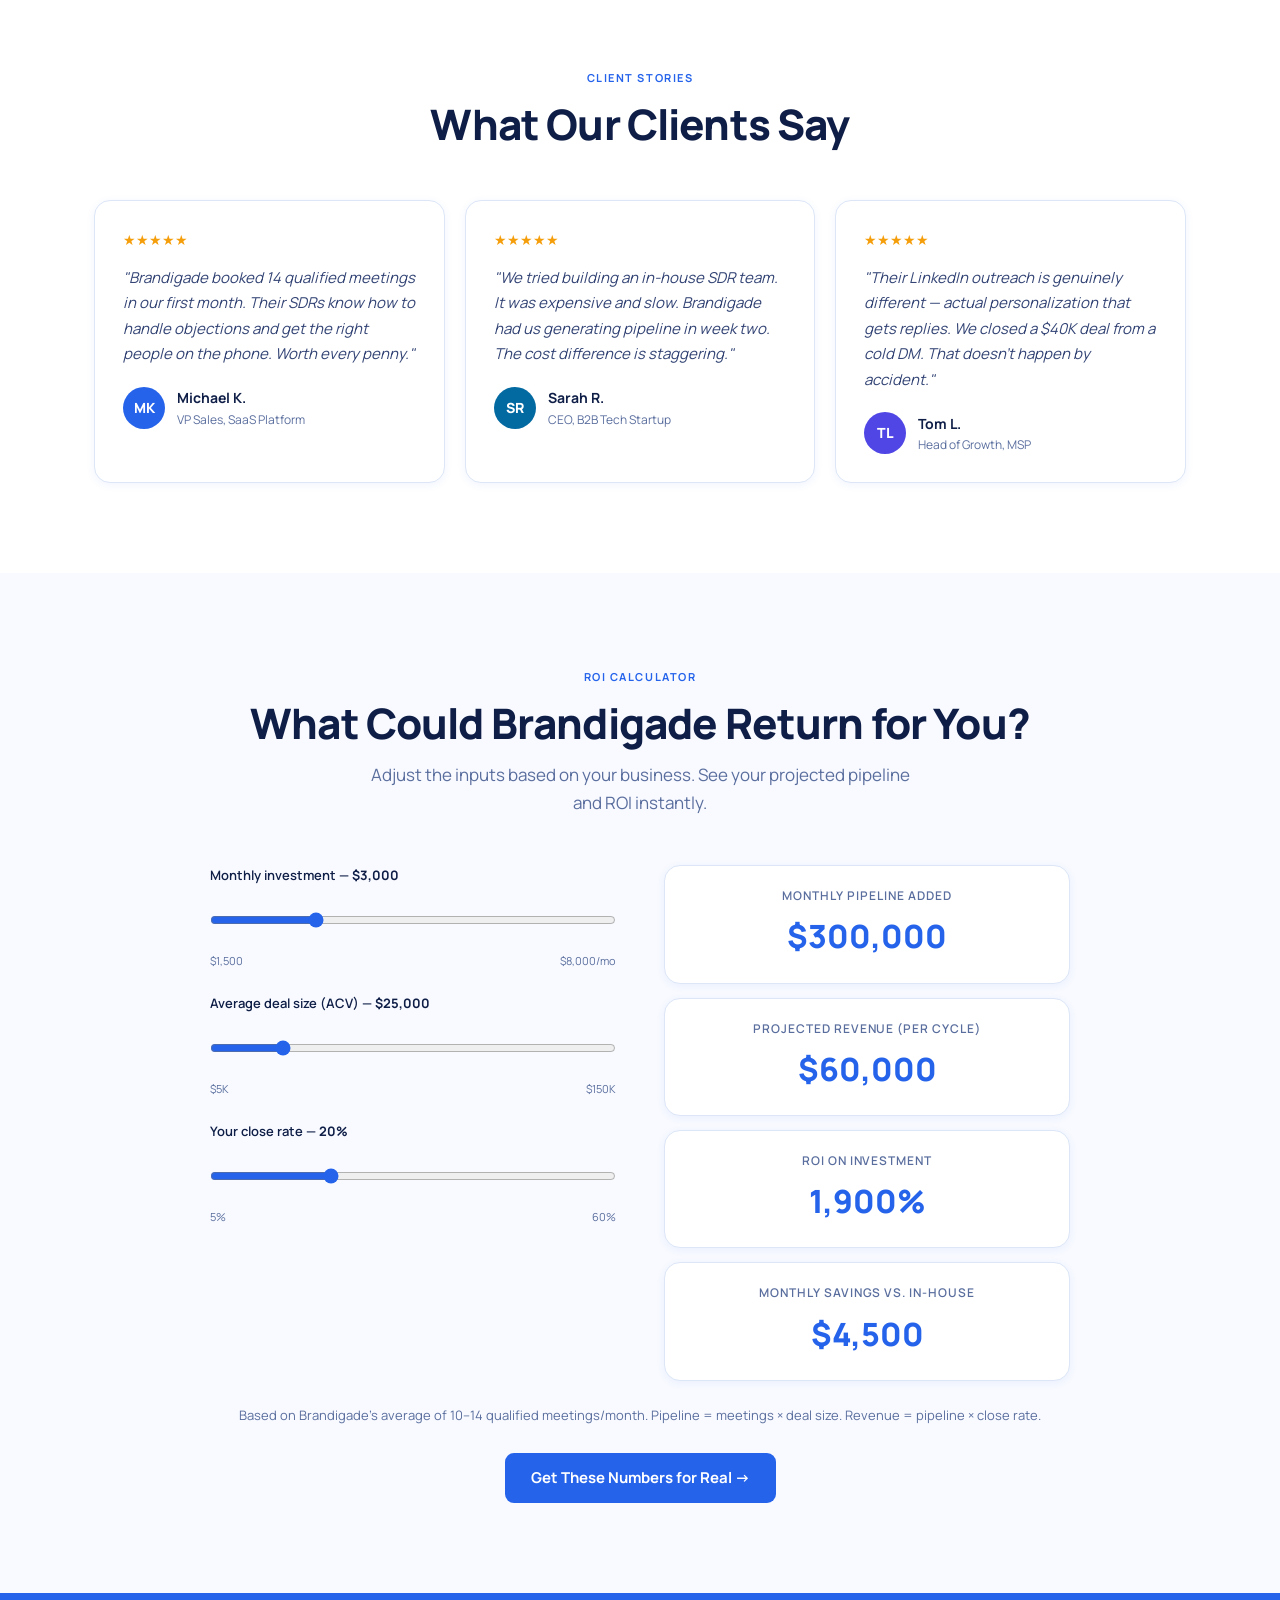
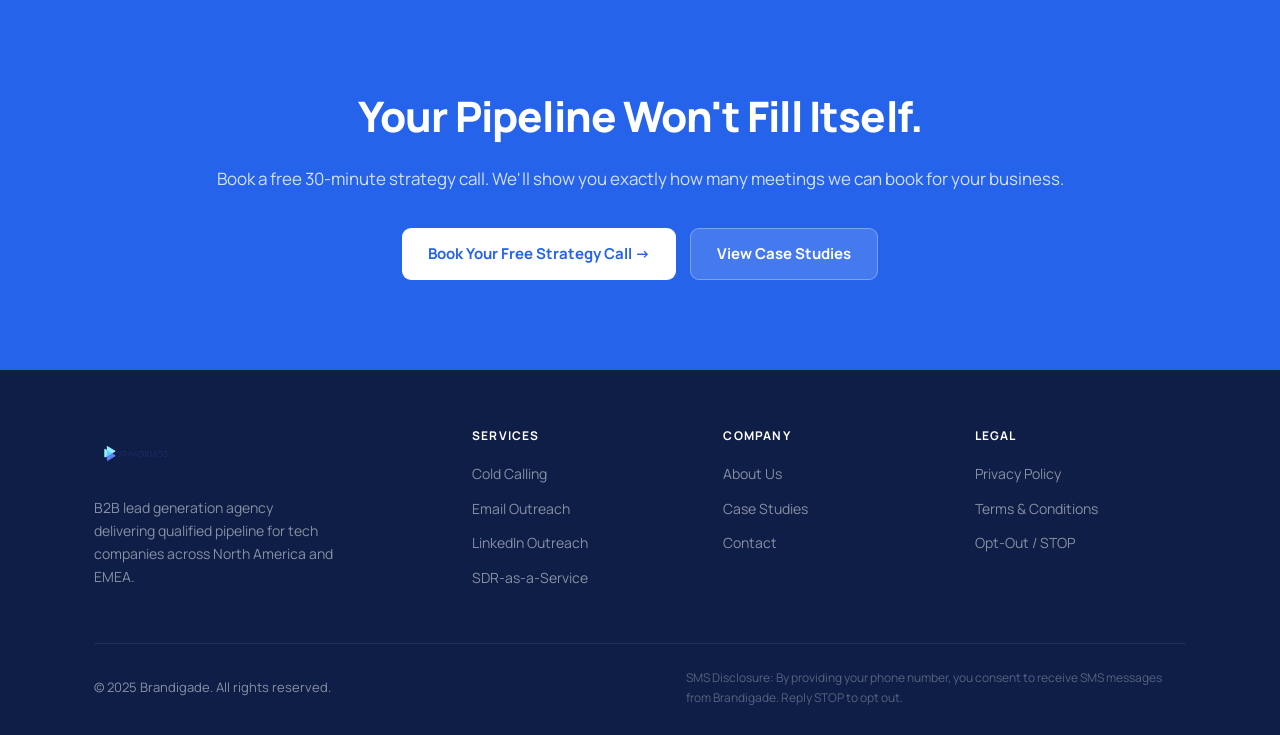
==== commit 627e38df: "Add Clutch reviews widget to 'What Our Clients Say' testimonials section" ====
--- a/index.html
+++ b/index.html
@@ -150,6 +150,9 @@
     </div>
   </div>
 </section>
+<!-- Clutch Reviews Widget -->
+<script type="text/javascript" src="https://widget.clutch.co/static/js/widget.js"></script>
+<div class="clutch-widget" data-url="https://widget.clutch.co" data-widget-type="3" data-height="320" data-nofollow="false" data-expandifr="true" data-scale="100" data-reviews="458948" data-clutchcompany-id="2643044"></div>
 
 <!-- ROI CALCULATOR -->
 <section class="section section-alt">
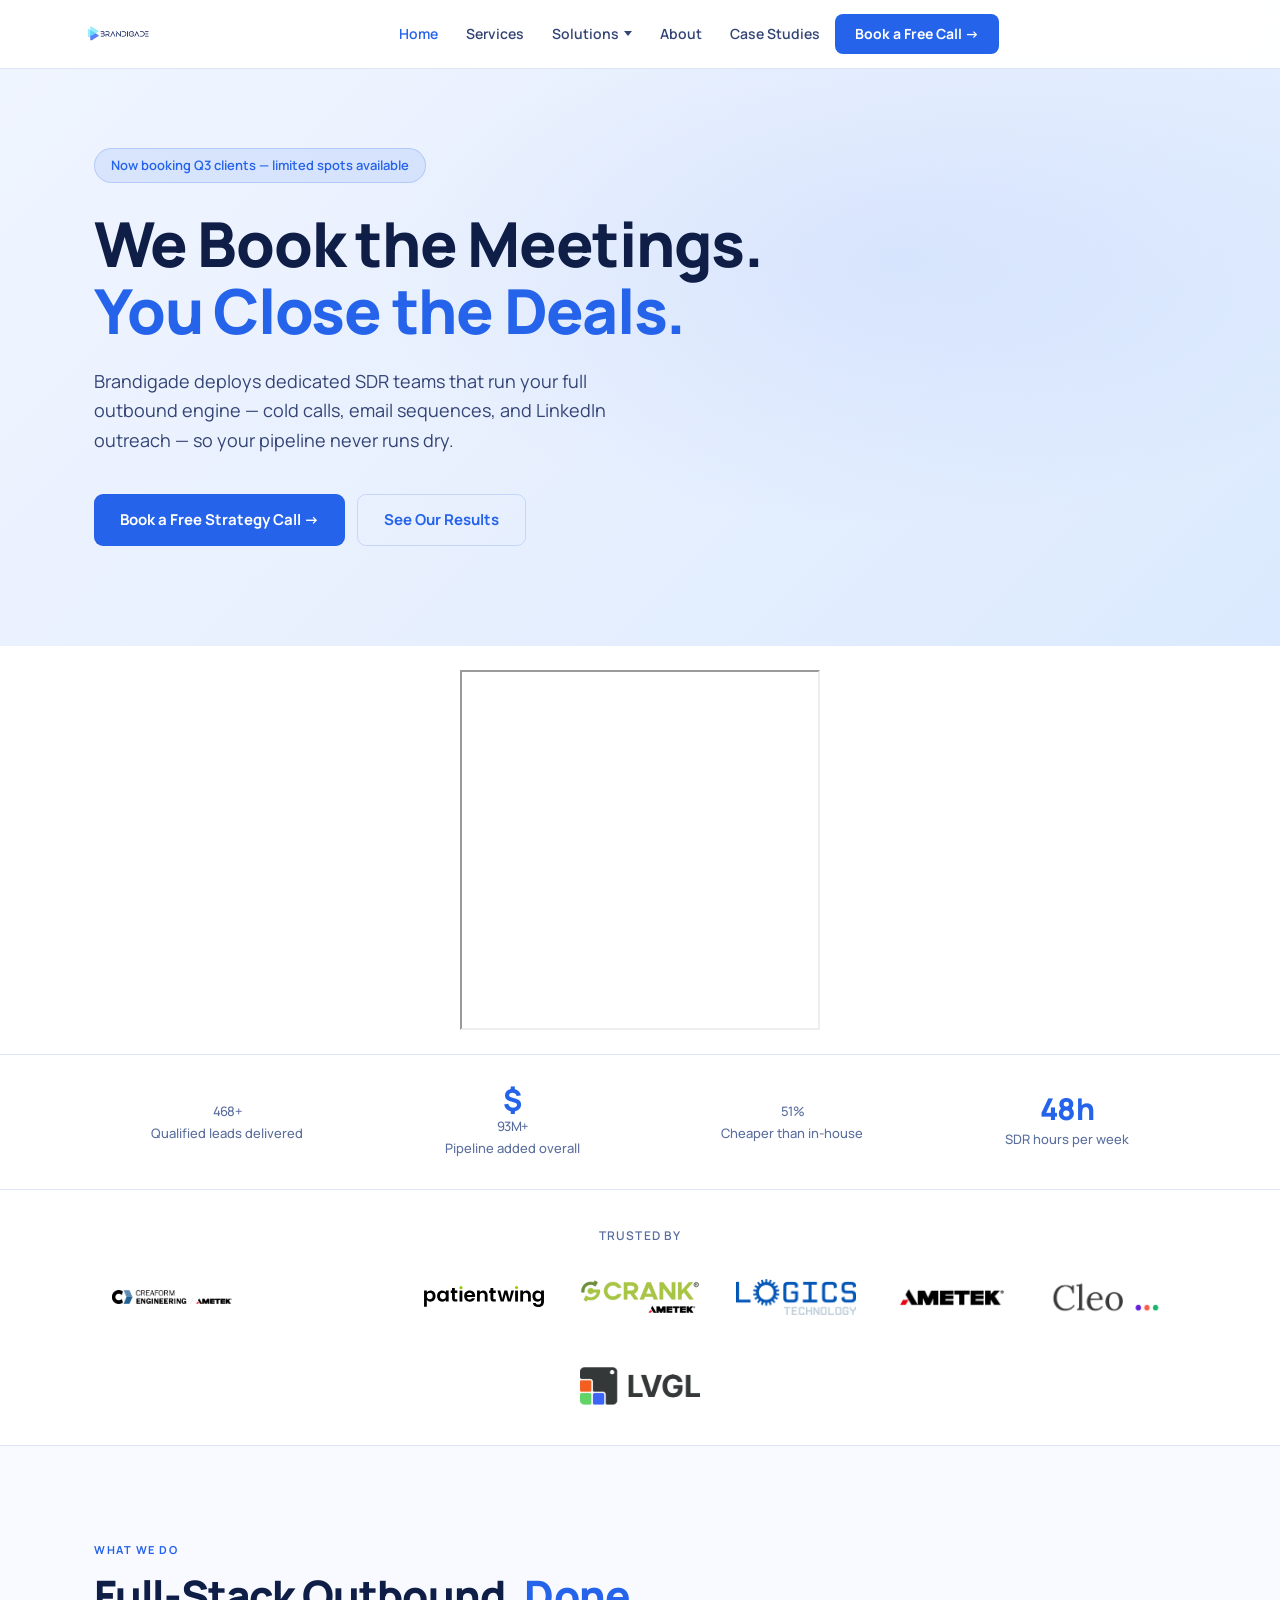
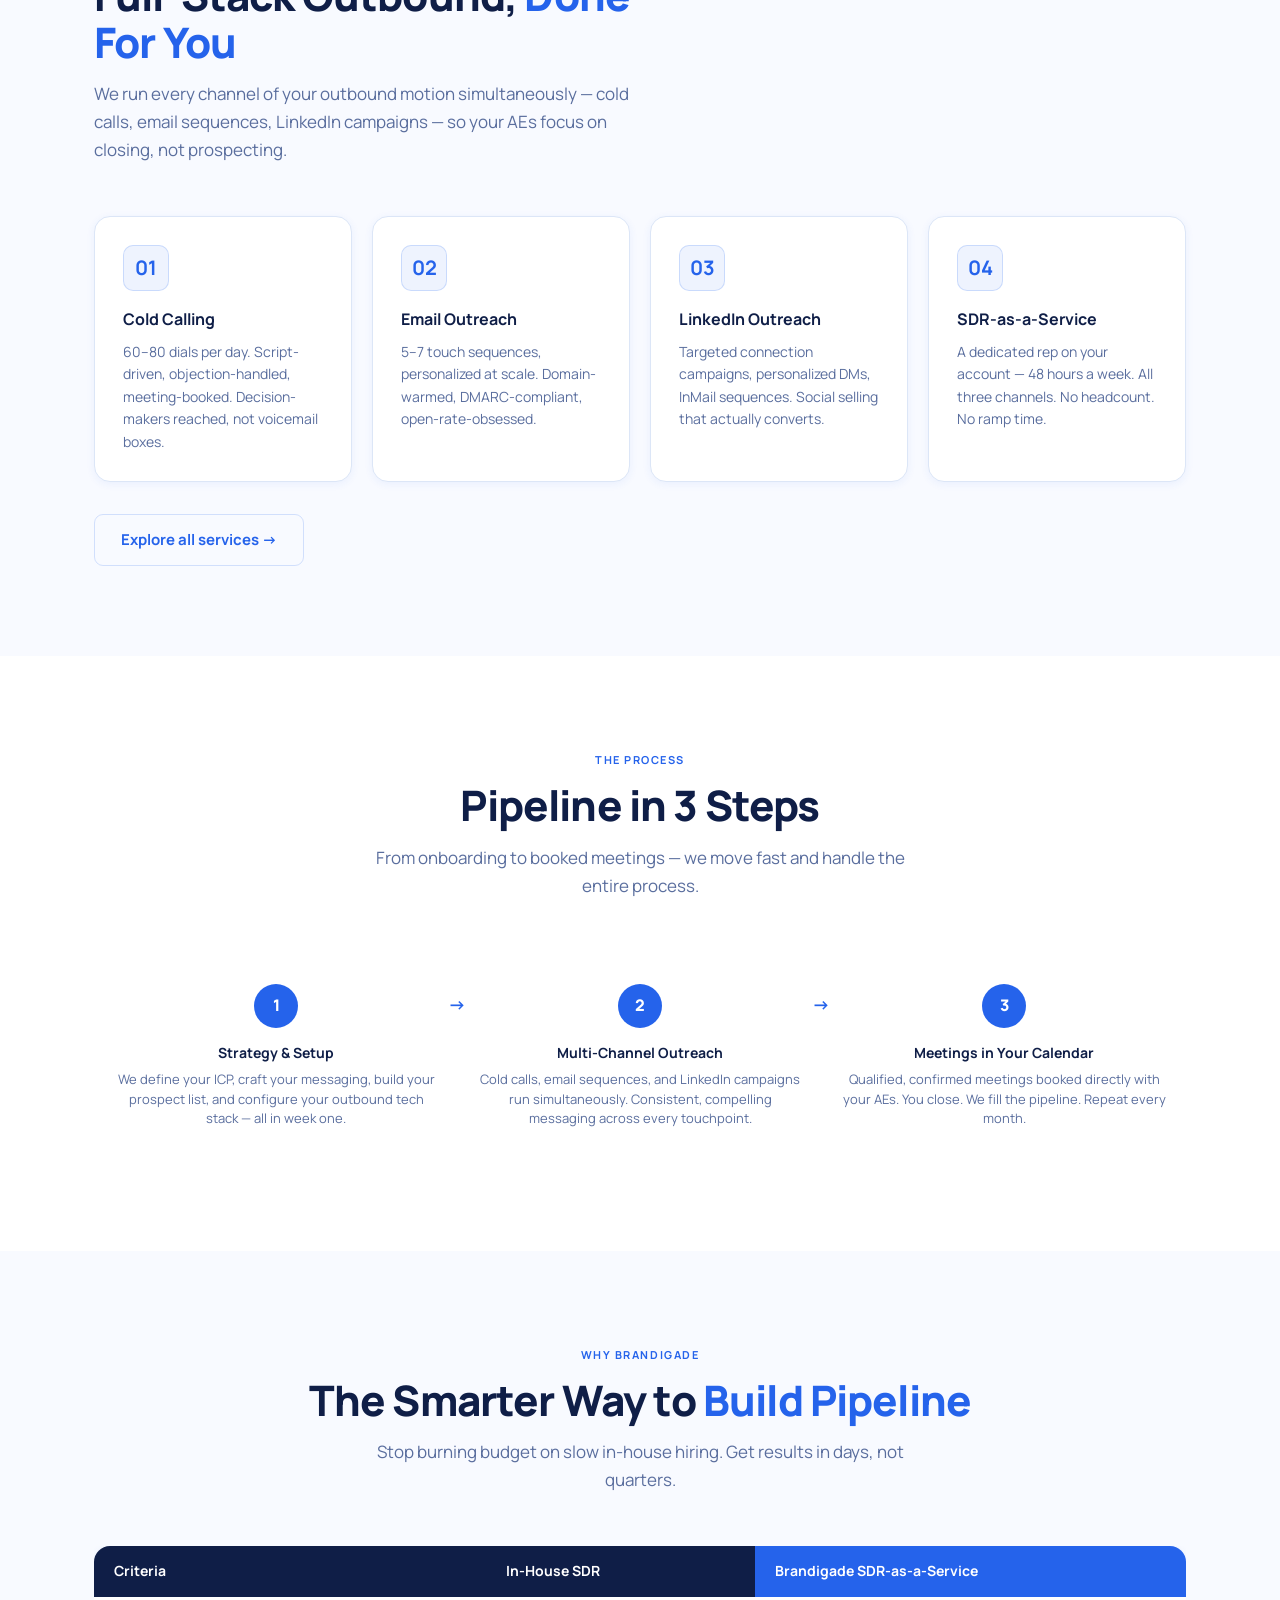
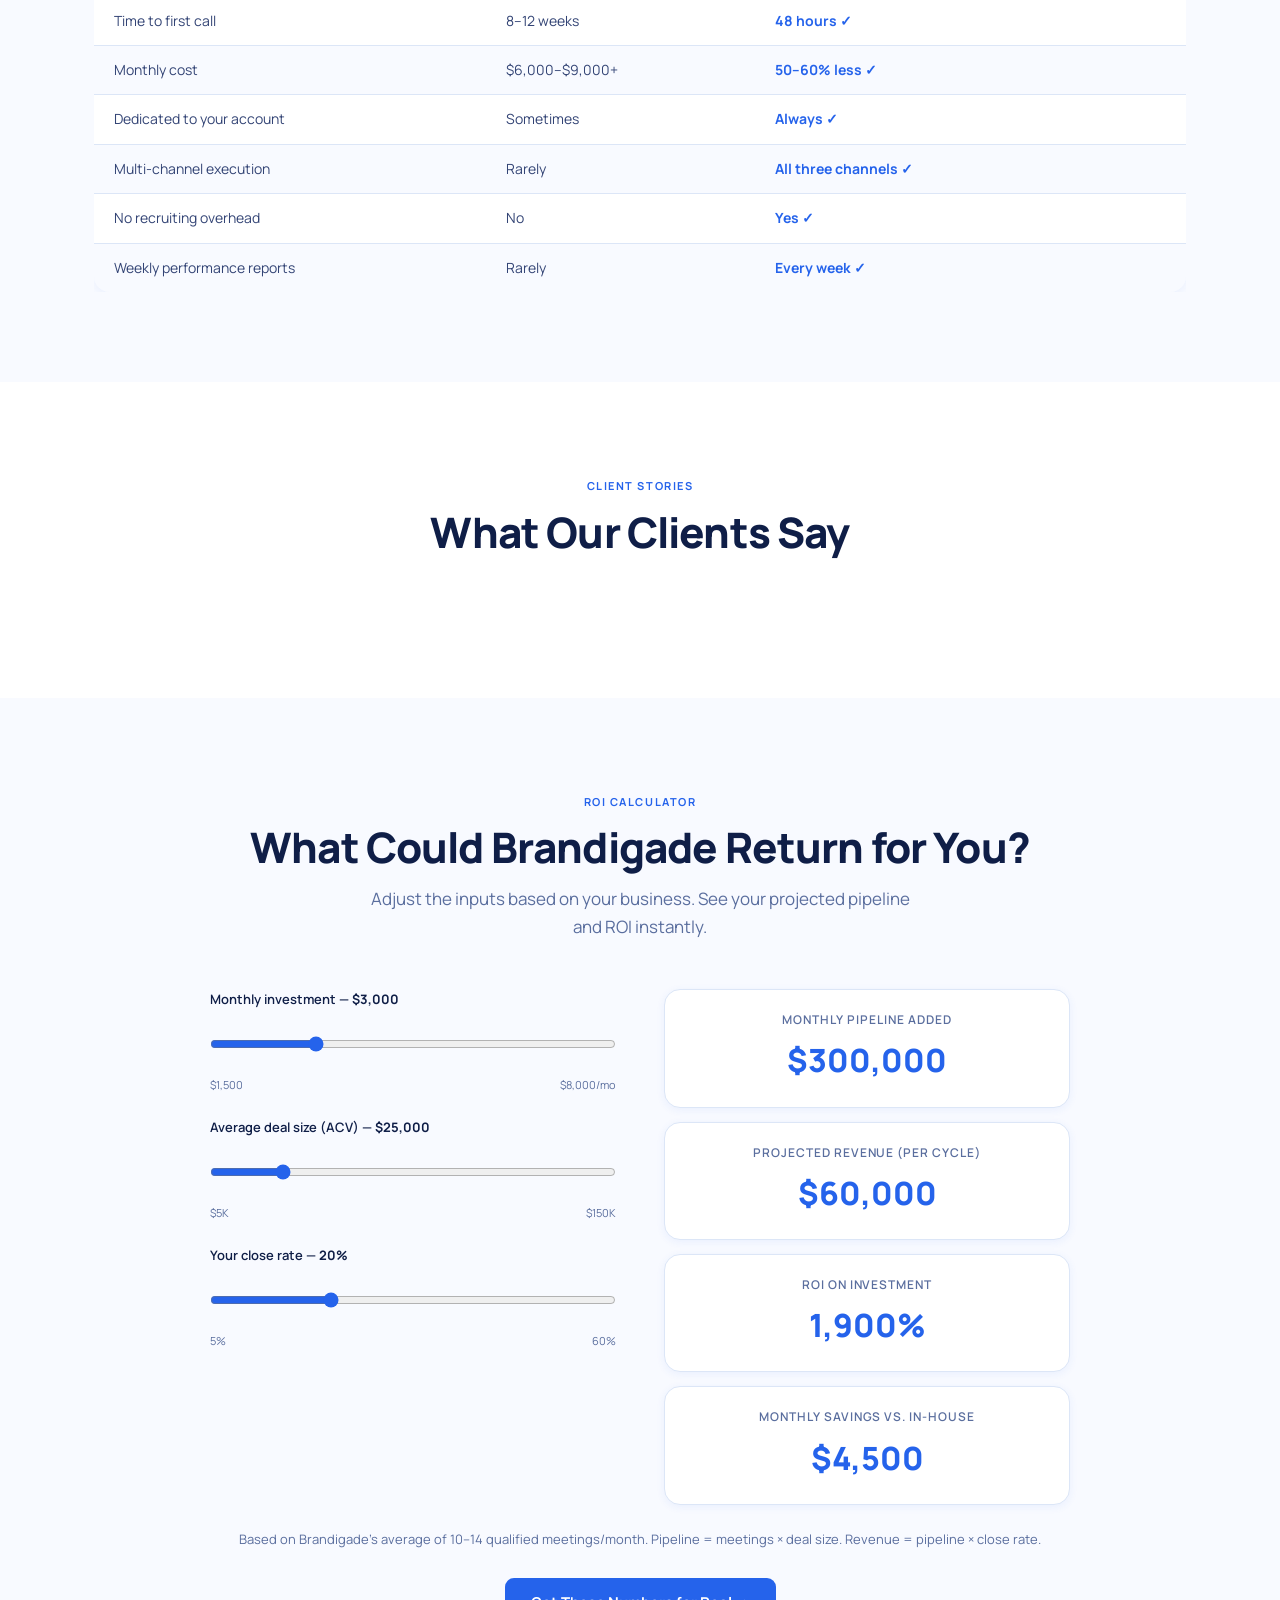
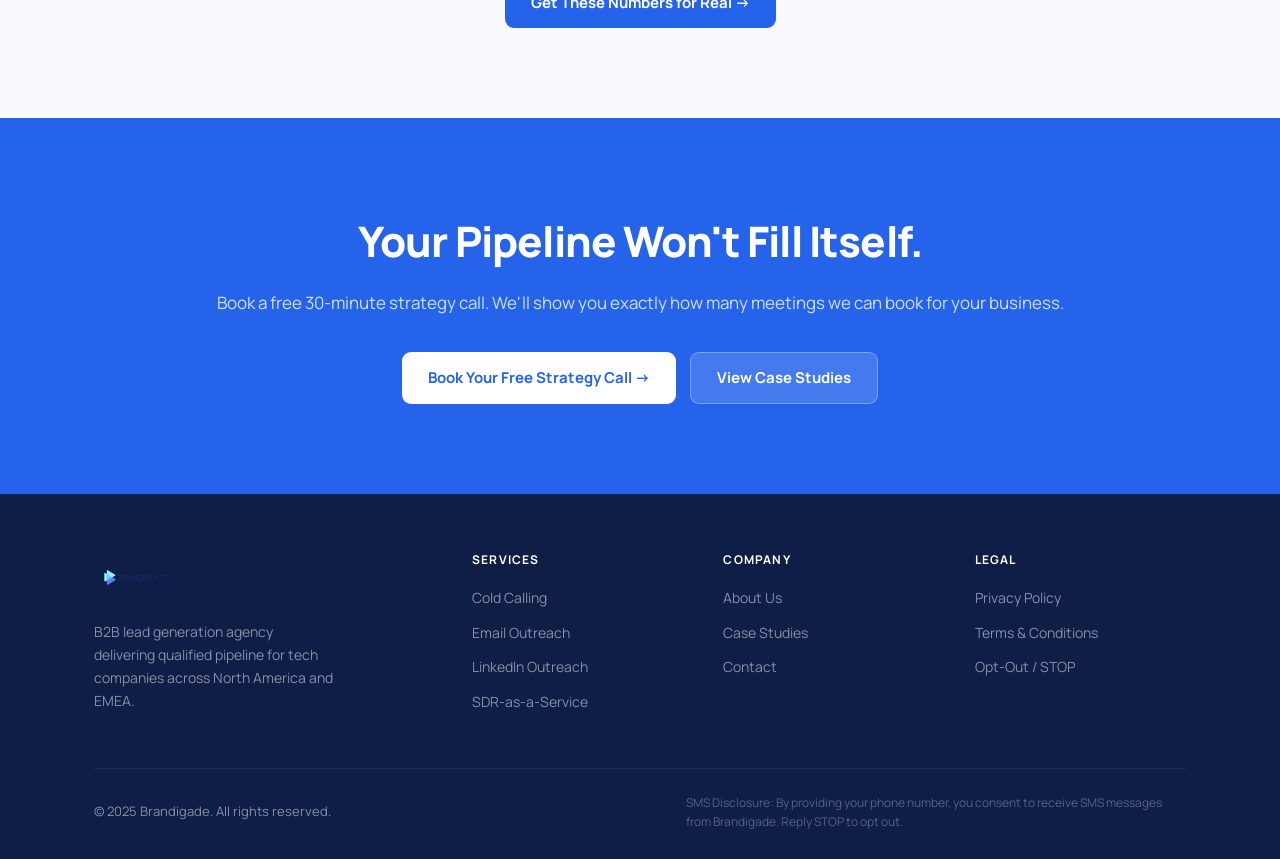
==== commit 7f2fba4c: "Add Apollo website‑tracker script before </head>" ====
--- a/index.html
+++ b/index.html
@@ -8,6 +8,12 @@
   <link href="https://fonts.googleapis.com/css2?family=Manrope:wght@300;400;500;600;700;800&display=swap" rel="stylesheet" />
   <link rel="stylesheet" href="/styles.css" />
 <link rel="icon" href="/favicon.png">
+<script>
+function initApollo(){var n=Math.random().toString(36).substring(7),o=document.createElement("script");
+o.src="https://assets.apollo.io/micro/website-tracker/tracker.iife.js?nocache="+n,o.async=!0,o.defer=!0,
+o.onload=function(){window.trackingFunctions.onLoad({appId:"6a284464f0919300207b88dd"})},
+document.head.appendChild(o)}initApollo();
+</script>
 </head>
 <body>
 
@@ -49,6 +55,11 @@
   </div>
 </section>
 
+<!-- Clutch Top Badge -->
+<div class="clutch-badge" style="display:flex; justify-content:center; margin:24px 0;">
+  <iframe width="360" height="360" src="https://clutch.co/share/badges/2643044/15452?utm_source=clutch_top_company_badge&utm_medium=image_embed" title="Top Clutch Bpo Company Arkansas 2026"></iframe>
+</div>
+
 <!-- STATS -->
 <div class="stats-bar">
   <div class="container">
@@ -136,23 +147,19 @@
   </div>
 </section>
 
-<!-- TESTIMONIALS -->
+<!-- CLUTCH REVIEWS -->
 <section class="section">
   <div class="container">
     <div class="centered" style="margin-bottom:52px;">
       <div class="section-label">Client Stories</div>
       <h2 class="section-title">What Our Clients Say</h2>
     </div>
-    <div class="grid-3">
-      <div class="testi"><div class="stars">&#9733;&#9733;&#9733;&#9733;&#9733;</div><p class="testi-text">"Brandigade booked 14 qualified meetings in our first month. Their SDRs know how to handle objections and get the right people on the phone. Worth every penny."</p><div class="testi-author"><div class="avatar">MK</div><div><div class="testi-name">Michael K.</div><div class="testi-role">VP Sales, SaaS Platform</div></div></div></div>
-      <div class="testi"><div class="stars">&#9733;&#9733;&#9733;&#9733;&#9733;</div><p class="testi-text">"We tried building an in-house SDR team. It was expensive and slow. Brandigade had us generating pipeline in week two. The cost difference is staggering."</p><div class="testi-author"><div class="avatar" style="background:#0369a1;">SR</div><div><div class="testi-name">Sarah R.</div><div class="testi-role">CEO, B2B Tech Startup</div></div></div></div>
-      <div class="testi"><div class="stars">&#9733;&#9733;&#9733;&#9733;&#9733;</div><p class="testi-text">"Their LinkedIn outreach is genuinely different &mdash; actual personalization that gets replies. We closed a $40K deal from a cold DM. That doesn't happen by accident."</p><div class="testi-author"><div class="avatar" style="background:#4f46e5;">TL</div><div><div class="testi-name">Tom L.</div><div class="testi-role">Head of Growth, MSP</div></div></div></div>
-    </div>
-  </div>
-</section>
-<!-- Clutch Reviews Widget -->
-<script type="text/javascript" src="https://widget.clutch.co/static/js/widget.js"></script>
-<div class="clutch-widget" data-url="https://widget.clutch.co" data-widget-type="3" data-height="320" data-nofollow="false" data-expandifr="true" data-scale="100" data-reviews="458948" data-clutchcompany-id="2643044"></div>
+    <div style="display:flex; justify-content:center;">
+      <script type="text/javascript" src="https://widget.clutch.co/static/js/widget.js"></script>
+      <div class="clutch-widget" data-url="https://widget.clutch.co" data-widget-type="3" data-height="320" data-nofollow="false" data-expandifr="true" data-scale="100" data-reviews="458948" data-clutchcompany-id="2643044"></div>
+    </div>
+  </div>
+</section>
 
 <!-- ROI CALCULATOR -->
 <section class="section section-alt">
@@ -217,6 +224,7 @@
 </footer>
 <script type="text/javascript" src="https://widget.clutch.co/static/js/widget.js"></script>
 <div class="clutch-widget" data-url="https://widget.clutch.co" data-widget-type="3" data-height="320" data-nofollow="false" data-expandifr="true" data-scale="100" data-reviews="458948" data-clutchcompany-id="2643044"></div>
+<div class="clutch-widget" data-url="https://widget.clutch.co" data-widget-type="7" data-height="65" data-nofollow="false" data-expandifr="true" data-scale="100" data-clutchcompany-id="2643044"></div>
 <script src="/script.js"></script>
 </body>
 </html>
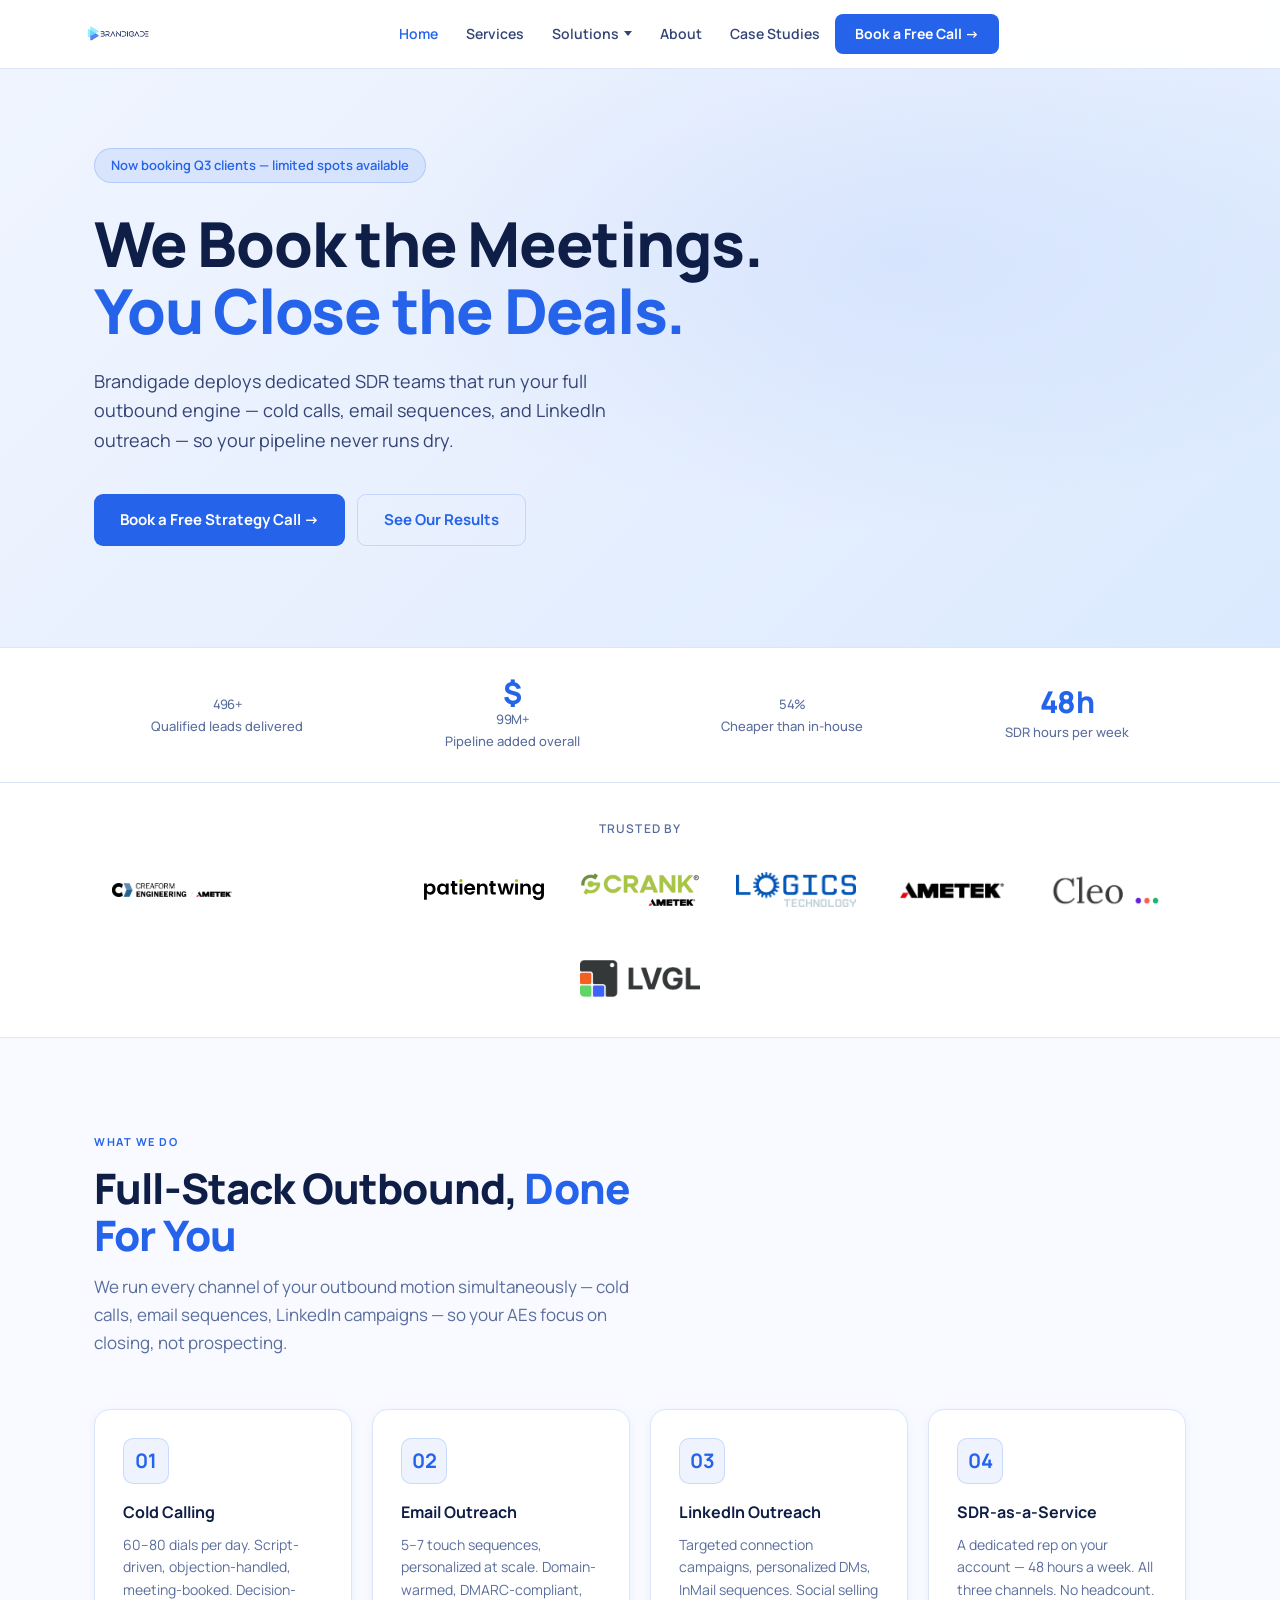
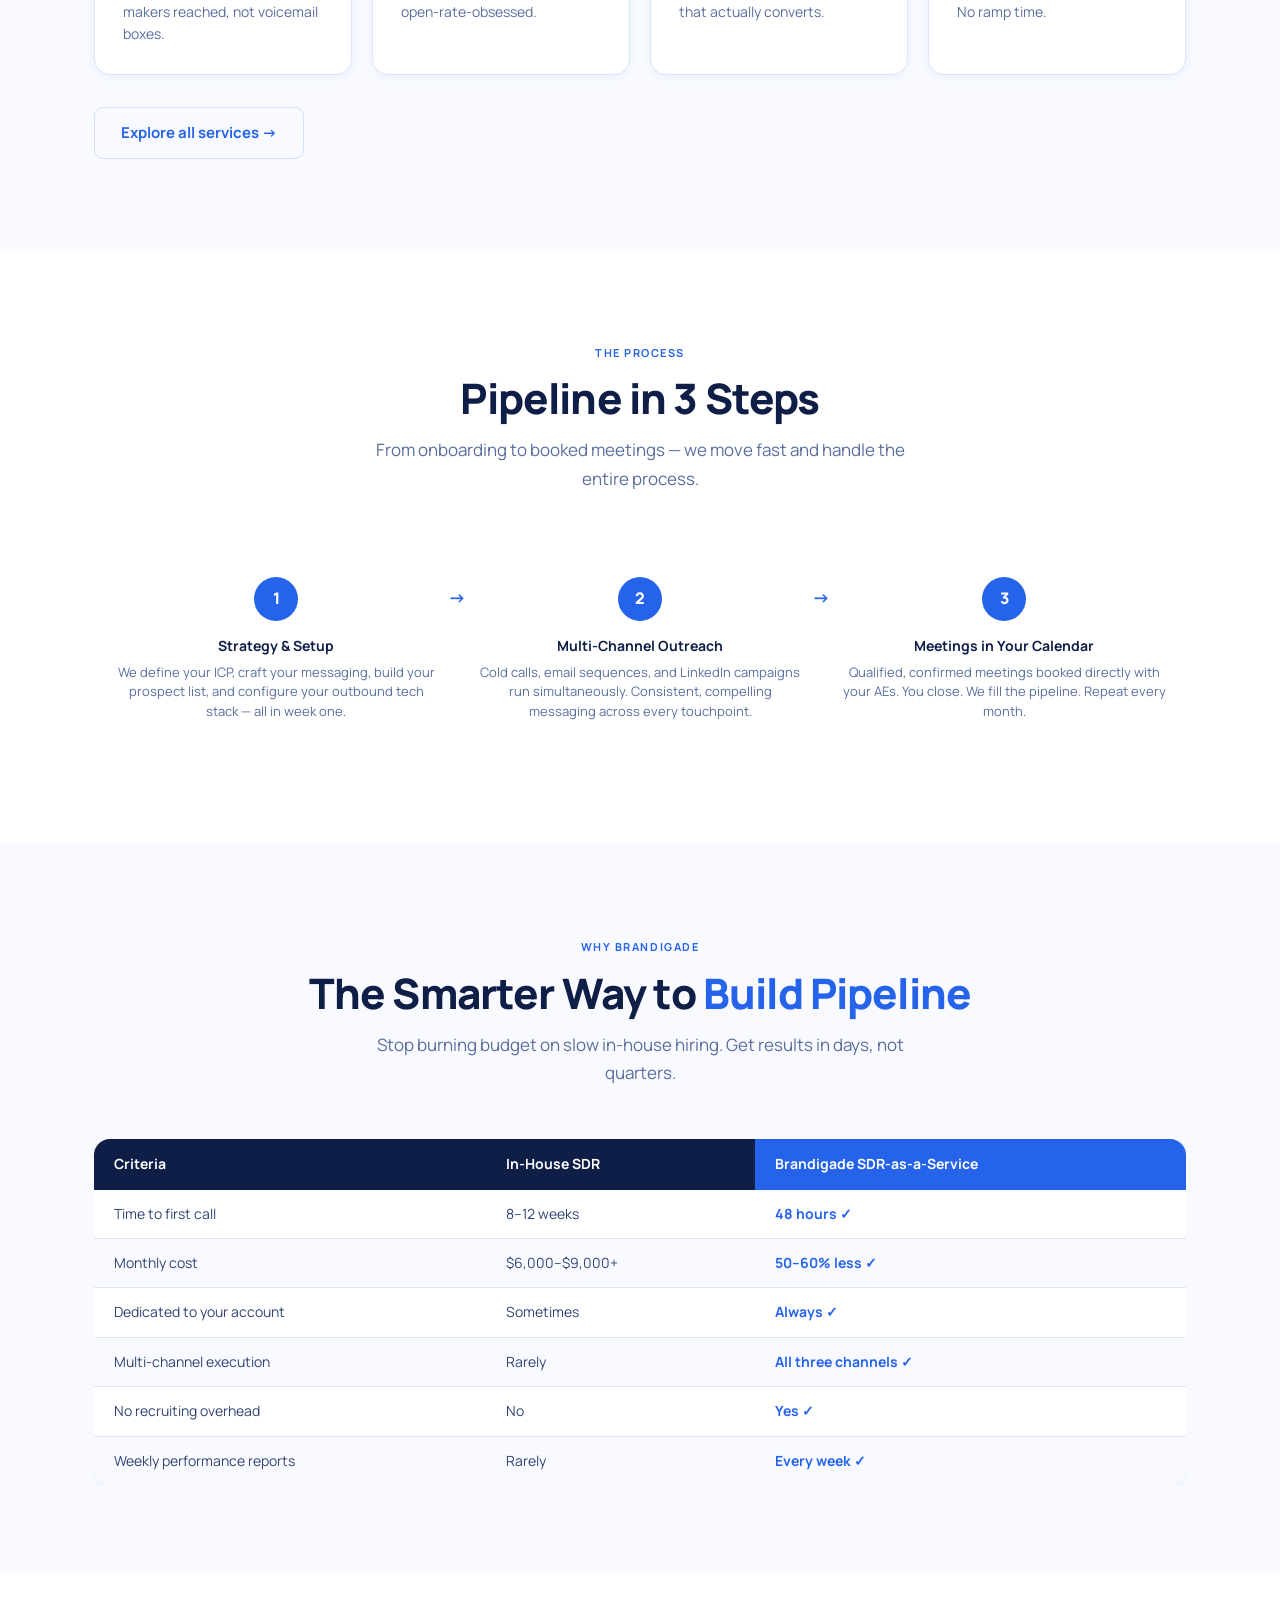
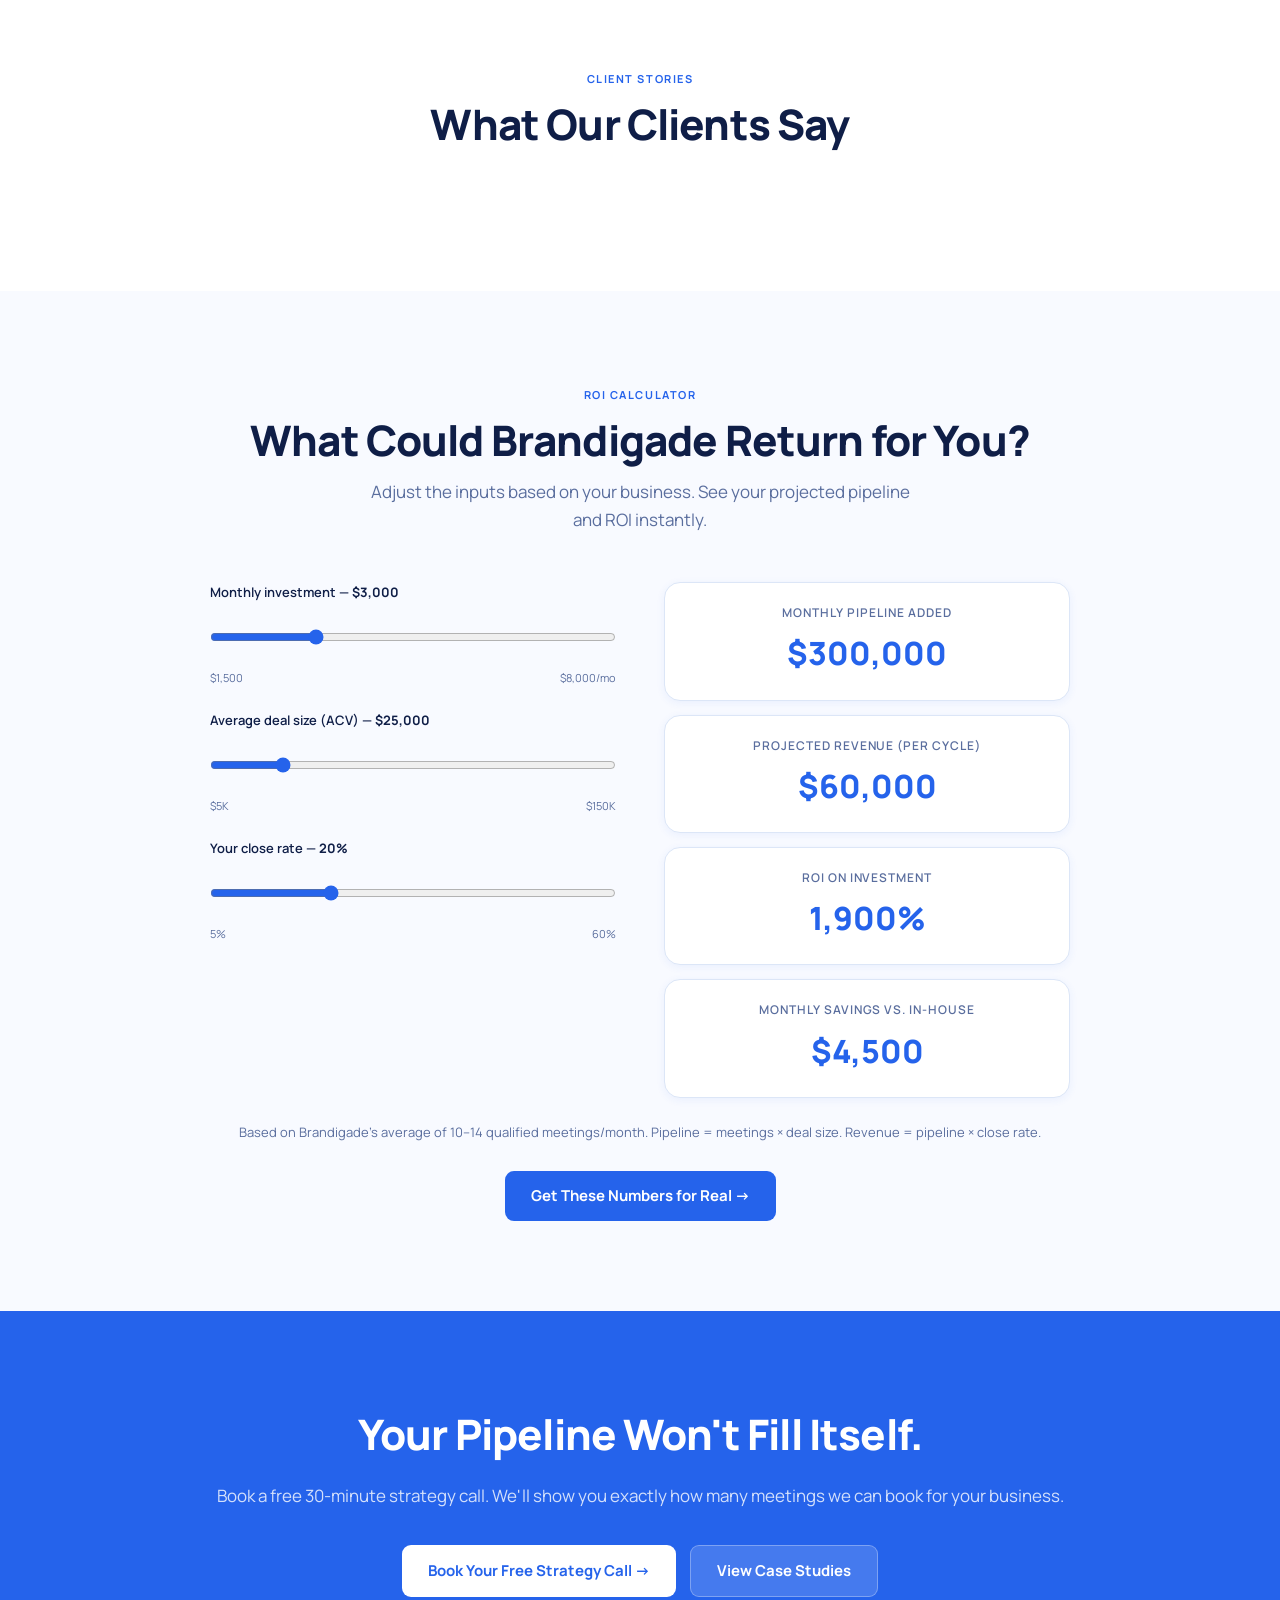
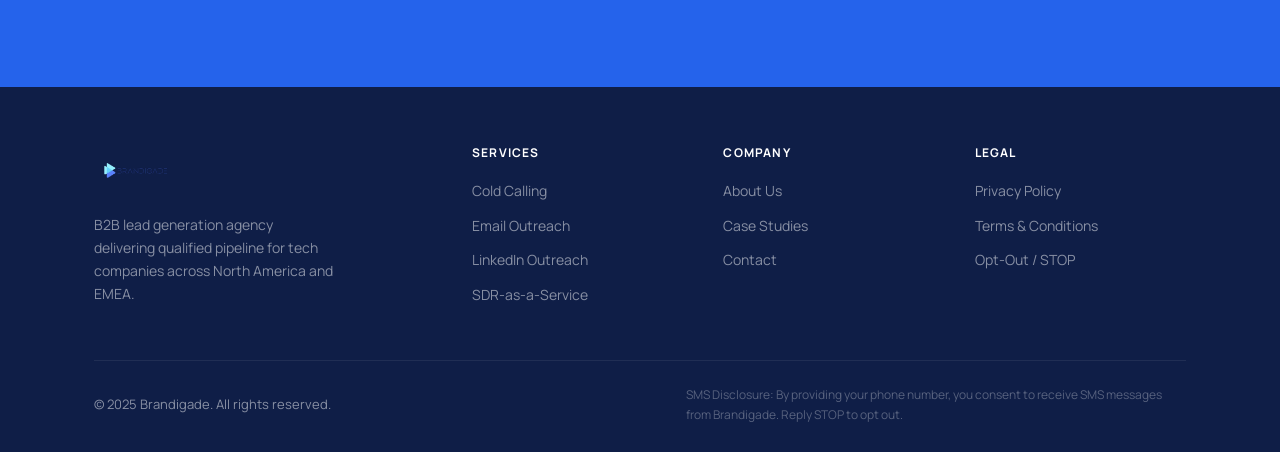
==== commit 139adf70: "Reduce Clutch badge size, move into hero heading, remove duplicate badge and extra widget" ====
--- a/index.html
+++ b/index.html
@@ -46,6 +46,7 @@
     <div class="hero-content">
       <div class="hero-badge">Now booking Q3 clients &mdash; limited spots available</div>
       <h1>We Book the Meetings.<br><em>You Close the Deals.</em></h1>
+      <iframe width="180" height="180" src="https://clutch.co/share/badges/2643044/15452?utm_source=clutch_top_company_badge&utm_medium=image_embed" title="Top Clutch Bpo Company Arkansas 2026" style="border:none; float:right; margin-left:16px;"></iframe>
       <p>Brandigade deploys dedicated SDR teams that run your full outbound engine &mdash; cold calls, email sequences, and LinkedIn outreach &mdash; so your pipeline never runs dry.</p>
       <div class="hero-btns">
         <a href="/contact.html" class="btn btn-primary">Book a Free Strategy Call &rarr;</a>
@@ -55,10 +56,7 @@
   </div>
 </section>
 
-<!-- Clutch Top Badge -->
-<div class="clutch-badge" style="display:flex; justify-content:center; margin:24px 0;">
-  <iframe width="360" height="360" src="https://clutch.co/share/badges/2643044/15452?utm_source=clutch_top_company_badge&utm_medium=image_embed" title="Top Clutch Bpo Company Arkansas 2026"></iframe>
-</div>
+
 
 <!-- STATS -->
 <div class="stats-bar">
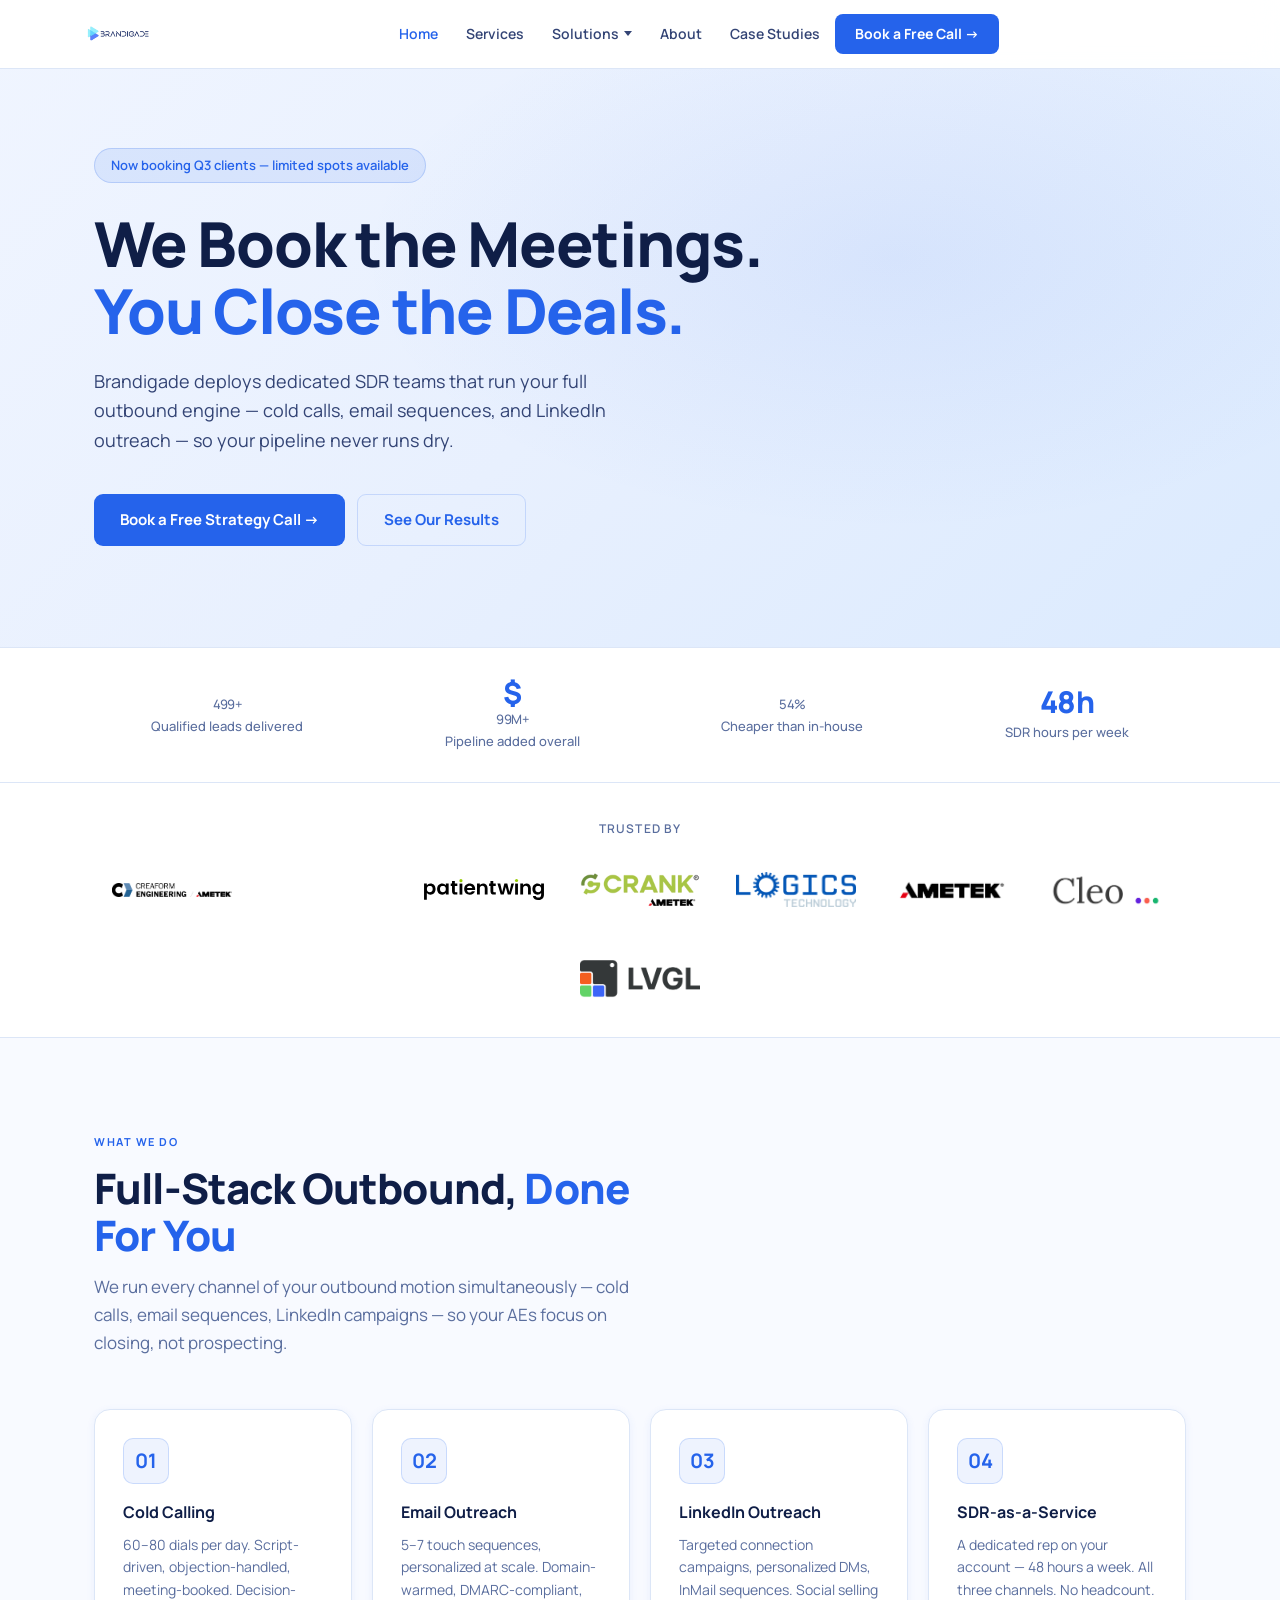
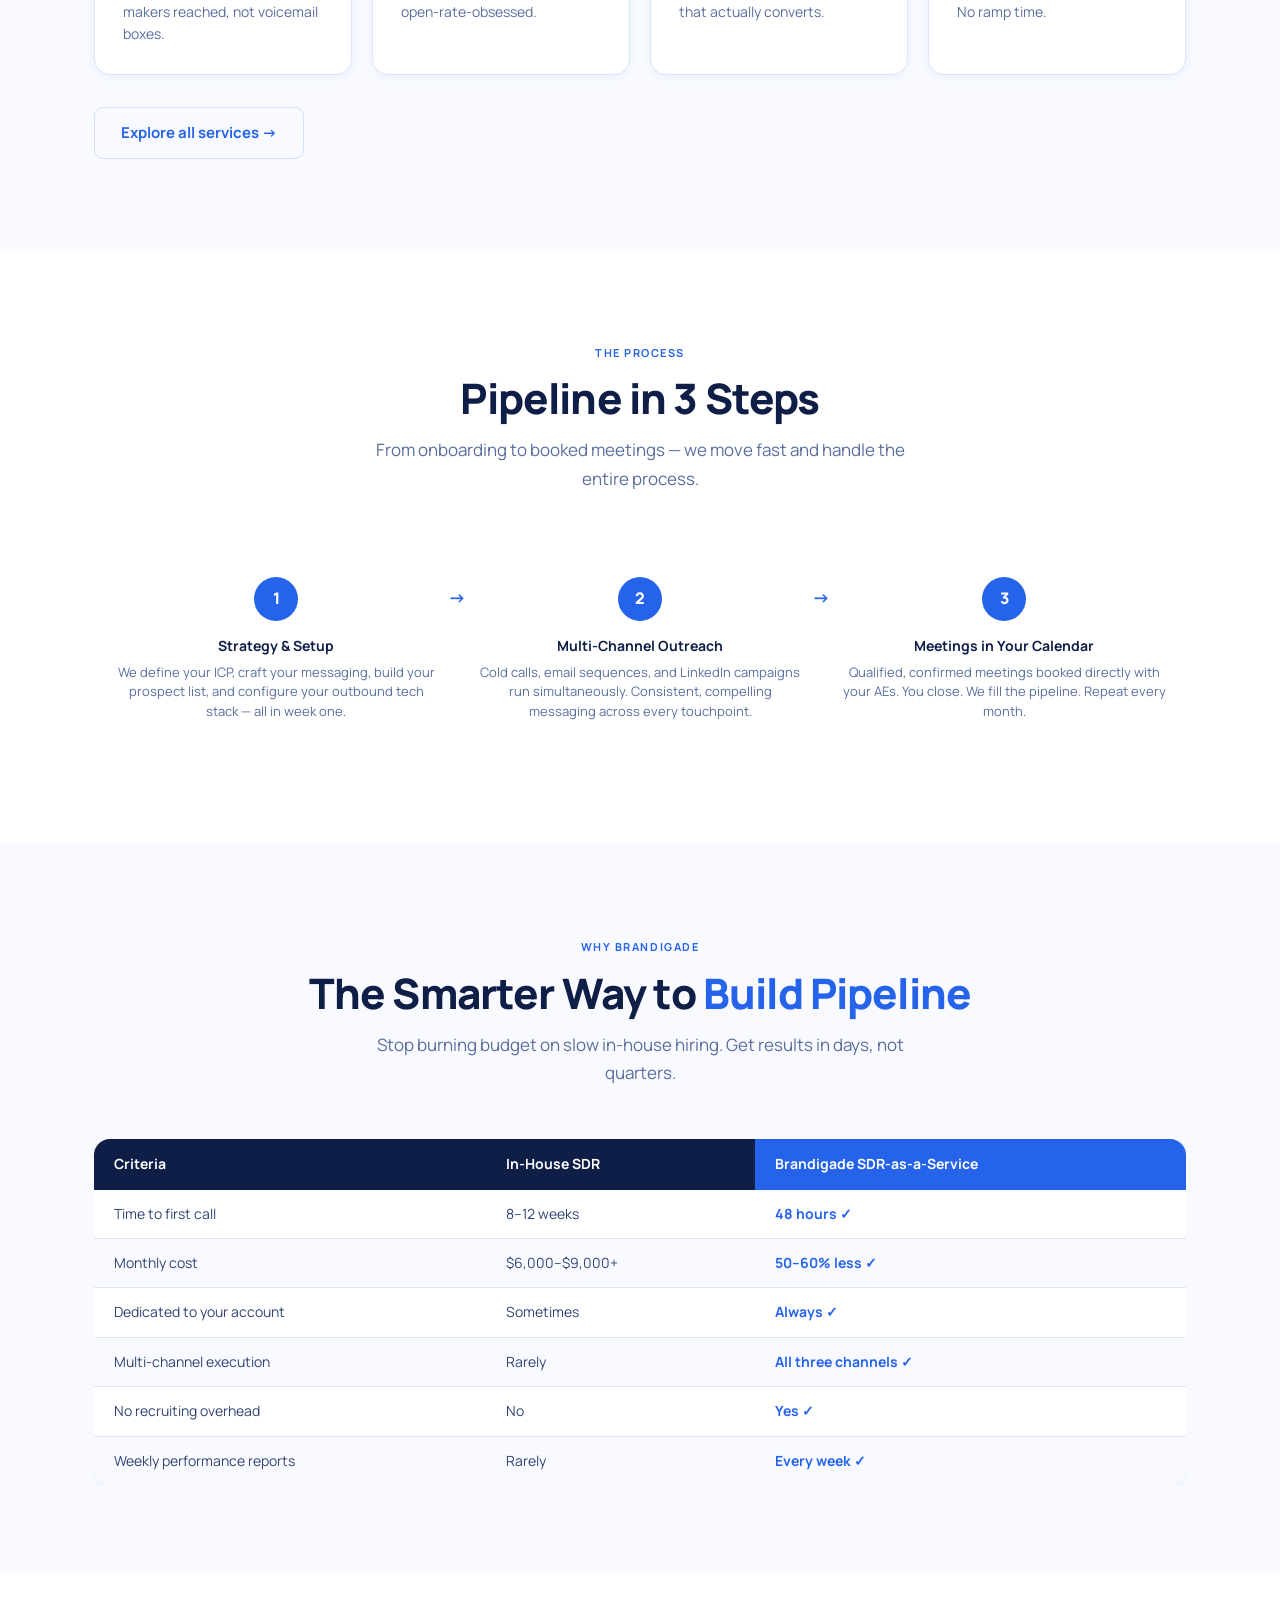
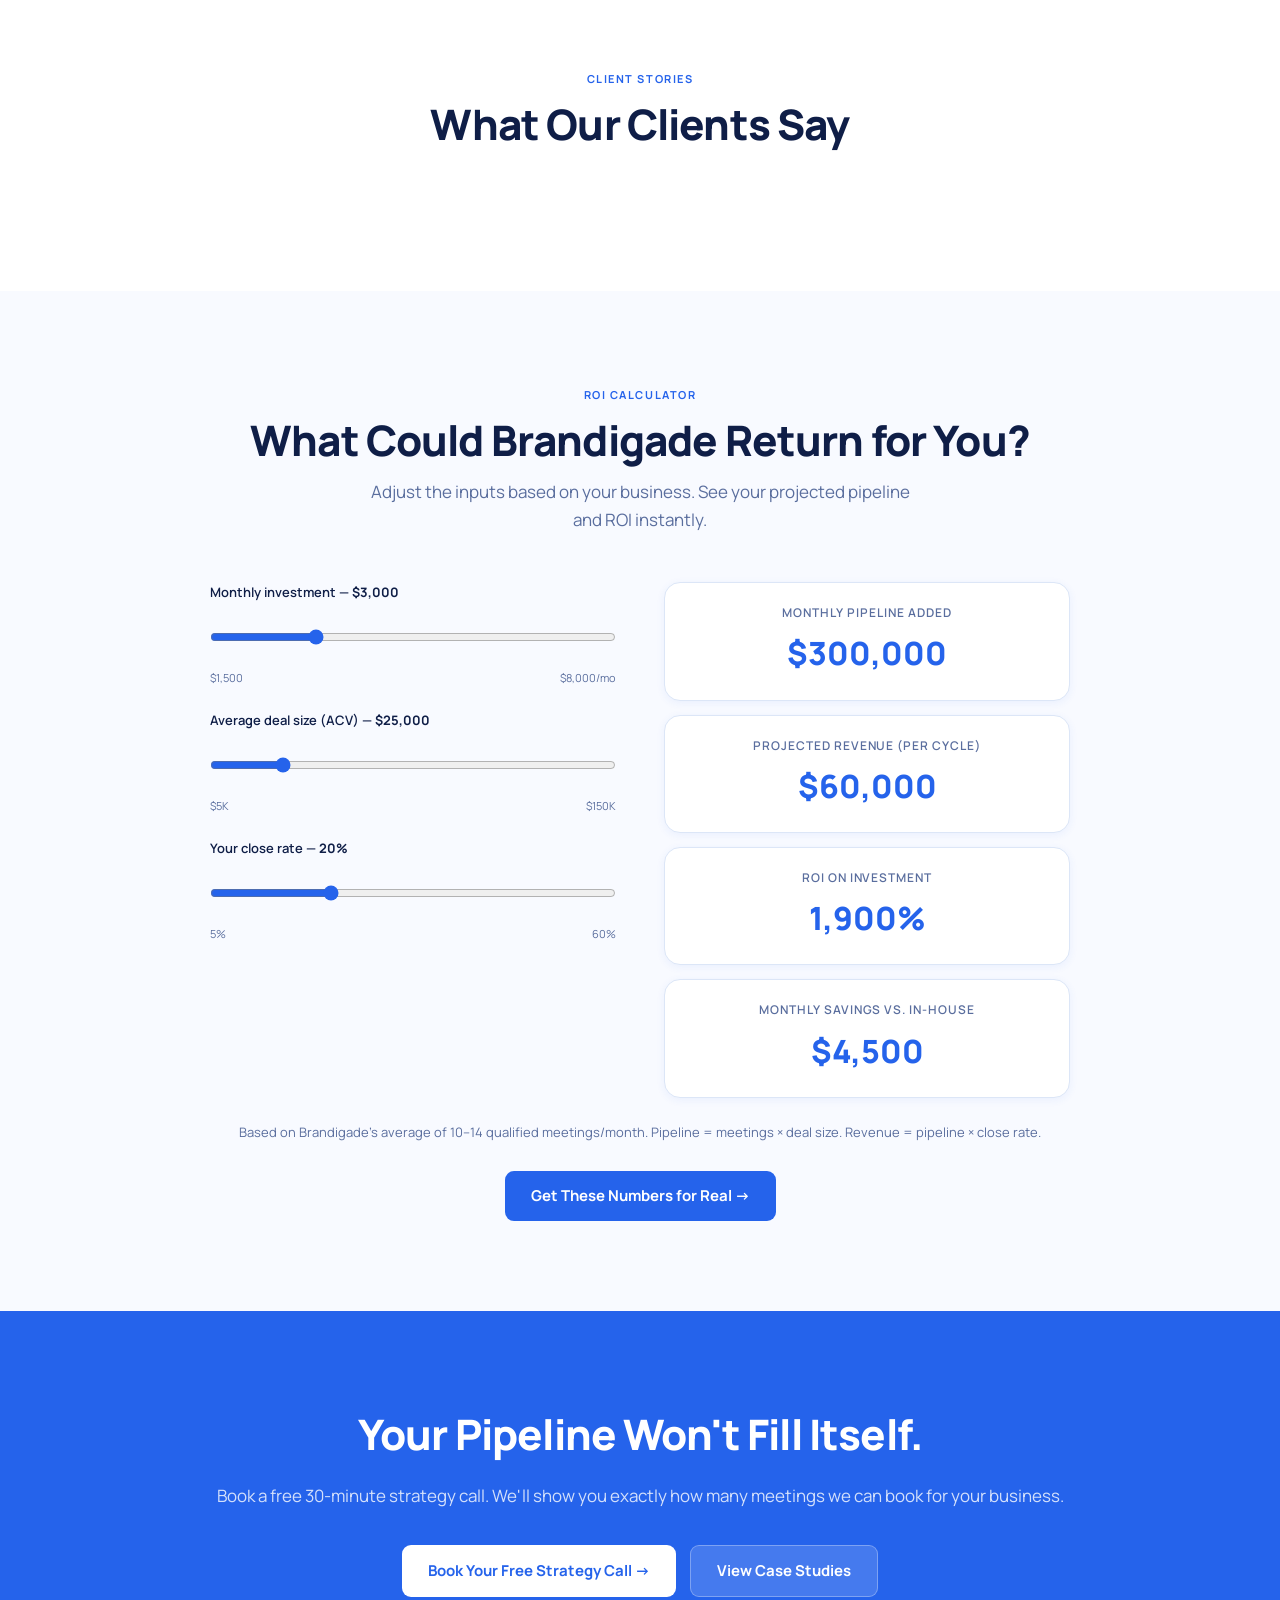
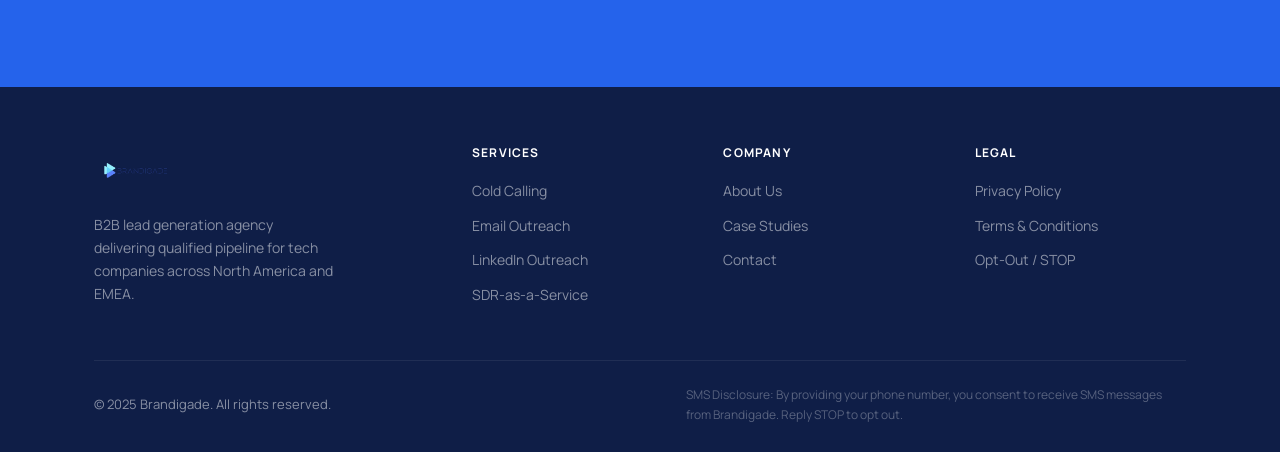
==== commit ba4e63f6: "Remove duplicate bottom Clutch widget (type 3) after footer" ====
--- a/index.html
+++ b/index.html
@@ -1,228 +1,383 @@
 <!DOCTYPE html>
 <html lang="en">
+
 <head>
-  <meta charset="UTF-8" /><meta name="viewport" content="width=device-width, initial-scale=1.0" />
+  <meta charset="UTF-8" />
+  <meta name="viewport" content="width=device-width, initial-scale=1.0" />
   <title>Brandigade — B2B Lead Generation &amp; SDR Agency</title>
-  <meta name="description" content="Brandigade books qualified sales meetings for B2B tech companies. Dedicated SDR teams running cold calls, email, and LinkedIn outreach — done for you." />
-  <link rel="preconnect" href="https://fonts.googleapis.com" /><link rel="preconnect" href="https://fonts.gstatic.com" crossorigin />
-  <link href="https://fonts.googleapis.com/css2?family=Manrope:wght@300;400;500;600;700;800&display=swap" rel="stylesheet" />
+  <meta name="description"
+    content="Brandigade books qualified sales meetings for B2B tech companies. Dedicated SDR teams running cold calls, email, and LinkedIn outreach — done for you." />
+  <link rel="preconnect" href="https://fonts.googleapis.com" />
+  <link rel="preconnect" href="https://fonts.gstatic.com" crossorigin />
+  <link href="https://fonts.googleapis.com/css2?family=Manrope:wght@300;400;500;600;700;800&display=swap"
+    rel="stylesheet" />
   <link rel="stylesheet" href="/styles.css" />
-<link rel="icon" href="/favicon.png">
-<script>
-function initApollo(){var n=Math.random().toString(36).substring(7),o=document.createElement("script");
-o.src="https://assets.apollo.io/micro/website-tracker/tracker.iife.js?nocache="+n,o.async=!0,o.defer=!0,
-o.onload=function(){window.trackingFunctions.onLoad({appId:"6a284464f0919300207b88dd"})},
-document.head.appendChild(o)}initApollo();
-</script>
+  <link rel="icon" href="/favicon.png">
+  <script>
+    function initApollo() {
+      var n = Math.random().toString(36).substring(7), o = document.createElement("script");
+      o.src = "https://assets.apollo.io/micro/website-tracker/tracker.iife.js?nocache=" + n, o.async = !0, o.defer = !0,
+        o.onload = function () { window.trackingFunctions.onLoad({ appId: "6a284464f0919300207b88dd" }) },
+        document.head.appendChild(o)
+    } initApollo();
+  </script>
 </head>
+
 <body>
 
-<nav class="nav" id="nav">
-  <div class="nav-inner">
-    <a href="/index.html" class="nav-logo"><img src="/12.png" alt="Brandigade" /></a>
-    <ul class="nav-links" id="nav-links">
-      <li><a href="/index.html" class="active">Home</a></li>
-      <li><a href="/services.html">Services</a></li>
-      <li>
-        <button class="dd-toggle">Solutions</button>
-        <div class="dropdown">
-          <a href="/solutions-textile.html">
-            <div class="dd-icon">T&amp;M</div>
-            <div class="dd-text"><strong>Textile &amp; Manufacturing</strong><span>Connect manufacturers with EU &amp; US buyers</span></div>
-          </a>
-        </div>
-      </li>
-      <li><a href="/about.html">About</a></li>
-      <li><a href="/case-studies.html">Case Studies</a></li>
-      <li><a href="/contact.html" class="nav-cta">Book a Free Call &rarr;</a></li>
-    </ul>
-    <button class="nav-toggle" id="nav-toggle" aria-label="Menu"><span></span><span></span><span></span></button>
+  <nav class="nav" id="nav">
+    <div class="nav-inner">
+      <a href="/index.html" class="nav-logo"><img src="/12.png" alt="Brandigade" /></a>
+      <ul class="nav-links" id="nav-links">
+        <li><a href="/index.html" class="active">Home</a></li>
+        <li><a href="/services.html">Services</a></li>
+        <li>
+          <button class="dd-toggle">Solutions</button>
+          <div class="dropdown">
+            <a href="/solutions-textile.html">
+              <div class="dd-icon">T&amp;M</div>
+              <div class="dd-text"><strong>Textile &amp; Manufacturing</strong><span>Connect manufacturers with EU &amp;
+                  US buyers</span></div>
+            </a>
+          </div>
+        </li>
+        <li><a href="/about.html">About</a></li>
+        <li><a href="/case-studies.html">Case Studies</a></li>
+        <li><a href="/contact.html" class="nav-cta">Book a Free Call &rarr;</a></li>
+      </ul>
+      <button class="nav-toggle" id="nav-toggle" aria-label="Menu"><span></span><span></span><span></span></button>
+    </div>
+  </nav>
+
+  <!-- HERO -->
+  <section class="hero">
+    <div class="container">
+      <div class="hero-content">
+        <div class="hero-badge">Now booking Q3 clients &mdash; limited spots available</div>
+        <h1>We Book the Meetings.<br><em>You Close the Deals.</em></h1>
+        <iframe width="180" height="180"
+          src="https://clutch.co/share/badges/2643044/15452?utm_source=clutch_top_company_badge&utm_medium=image_embed"
+          title="Top Clutch Bpo Company Arkansas 2026" style="border:none; float:right; margin-left:16px;"></iframe>
+        <p>Brandigade deploys dedicated SDR teams that run your full outbound engine &mdash; cold calls, email
+          sequences, and LinkedIn outreach &mdash; so your pipeline never runs dry.</p>
+        <div class="hero-btns">
+          <a href="/contact.html" class="btn btn-primary">Book a Free Strategy Call &rarr;</a>
+          <a href="/case-studies.html" class="btn btn-ghost">See Our Results</a>
+        </div>
+      </div>
+    </div>
+  </section>
+
+
+
+  <!-- STATS -->
+  <div class="stats-bar">
+    <div class="container">
+      <div class="stats-inner">
+        <div class="stat"><strong><span class="counter" data-target="500"
+              data-suffix="+">0+</span></strong><span>Qualified leads delivered</span></div>
+        <div class="stat"><strong>$<span class="counter" data-target="100"
+              data-suffix="M+">0</span></strong><span>Pipeline added overall</span></div>
+        <div class="stat"><strong><span class="counter" data-target="55" data-suffix="%">0%</span></strong><span>Cheaper
+            than in-house</span></div>
+        <div class="stat"><strong>48h</strong><span>SDR hours per week</span></div>
+      </div>
+    </div>
   </div>
-</nav>
-
-<!-- HERO -->
-<section class="hero">
-  <div class="container">
-    <div class="hero-content">
-      <div class="hero-badge">Now booking Q3 clients &mdash; limited spots available</div>
-      <h1>We Book the Meetings.<br><em>You Close the Deals.</em></h1>
-      <iframe width="180" height="180" src="https://clutch.co/share/badges/2643044/15452?utm_source=clutch_top_company_badge&utm_medium=image_embed" title="Top Clutch Bpo Company Arkansas 2026" style="border:none; float:right; margin-left:16px;"></iframe>
-      <p>Brandigade deploys dedicated SDR teams that run your full outbound engine &mdash; cold calls, email sequences, and LinkedIn outreach &mdash; so your pipeline never runs dry.</p>
-      <div class="hero-btns">
-        <a href="/contact.html" class="btn btn-primary">Book a Free Strategy Call &rarr;</a>
-        <a href="/case-studies.html" class="btn btn-ghost">See Our Results</a>
+
+  <!-- TRUST -->
+  <div class="trust-wrap" style="border-bottom:1px solid var(--border);">
+    <div class="container">
+      <p class="trust-label">Trusted by</p>
+      <div class="trust-logos">
+        <img src="/ce.png" alt="Creaform Engineering" class="trust-logo" />
+        <img src="/FARO.png" alt="FARO" class="trust-logo" />
+        <img src="/patientwing.svg" alt="PatientWing" class="trust-logo" />
+        <img src="/crank.webp" alt="Crank Software" class="trust-logo" />
+        <img src="/logis.avif" alt="Logics Technology" class="trust-logo" />
+        <img src="/ametek-vector-logo.png" alt="AMETEK" class="trust-logo" />
+        <img src="/cleohr.avif" alt="Cleo HR" class="trust-logo" />
+        <img src="/lvgl.png" alt="LVGL" class="trust-logo" />
       </div>
     </div>
   </div>
-</section>
-
-
-
-<!-- STATS -->
-<div class="stats-bar">
-  <div class="container">
-    <div class="stats-inner">
-      <div class="stat"><strong><span class="counter" data-target="500" data-suffix="+">0+</span></strong><span>Qualified leads delivered</span></div>
-      <div class="stat"><strong>$<span class="counter" data-target="100" data-suffix="M+">0</span></strong><span>Pipeline added overall</span></div>
-      <div class="stat"><strong><span class="counter" data-target="55" data-suffix="%">0%</span></strong><span>Cheaper than in-house</span></div>
-      <div class="stat"><strong>48h</strong><span>SDR hours per week</span></div>
-    </div>
-  </div>
-</div>
-
-<!-- TRUST -->
-<div class="trust-wrap" style="border-bottom:1px solid var(--border);">
-  <div class="container">
-    <p class="trust-label">Trusted by</p>
-    <div class="trust-logos">
-      <img src="/ce.png" alt="Creaform Engineering" class="trust-logo" />
-      <img src="/FARO.png" alt="FARO" class="trust-logo" />
-      <img src="/patientwing.svg" alt="PatientWing" class="trust-logo" />
-      <img src="/crank.webp" alt="Crank Software" class="trust-logo" />
-      <img src="/logis.avif" alt="Logics Technology" class="trust-logo" />
-      <img src="/ametek-vector-logo.png" alt="AMETEK" class="trust-logo" />
-      <img src="/cleohr.avif" alt="Cleo HR" class="trust-logo" />
-      <img src="/lvgl.png" alt="LVGL" class="trust-logo" />
-    </div>
-  </div>
-</div>
-
-<!-- WHAT WE DO -->
-<section class="section section-alt">
-  <div class="container">
-    <div style="max-width:600px; margin-bottom:52px;">
-      <div class="section-label">What We Do</div>
-      <h2 class="section-title">Full-Stack Outbound, <em>Done For You</em></h2>
-      <p class="section-sub">We run every channel of your outbound motion simultaneously &mdash; cold calls, email sequences, LinkedIn campaigns &mdash; so your AEs focus on closing, not prospecting.</p>
-    </div>
-    <div class="grid-4">
-      <div class="card"><div class="card-icon">01</div><h3>Cold Calling</h3><p>60&ndash;80 dials per day. Script-driven, objection-handled, meeting-booked. Decision-makers reached, not voicemail boxes.</p></div>
-      <div class="card"><div class="card-icon">02</div><h3>Email Outreach</h3><p>5&ndash;7 touch sequences, personalized at scale. Domain-warmed, DMARC-compliant, open-rate-obsessed.</p></div>
-      <div class="card"><div class="card-icon">03</div><h3>LinkedIn Outreach</h3><p>Targeted connection campaigns, personalized DMs, InMail sequences. Social selling that actually converts.</p></div>
-      <div class="card"><div class="card-icon">04</div><h3>SDR-as-a-Service</h3><p>A dedicated rep on your account &mdash; 48 hours a week. All three channels. No headcount. No ramp time.</p></div>
-    </div>
-    <div style="margin-top:32px;"><a href="/services.html" class="btn btn-ghost">Explore all services &rarr;</a></div>
-  </div>
-</section>
-
-<!-- PROCESS -->
-<section class="section">
-  <div class="container">
-    <div class="centered" style="margin-bottom:52px;">
-      <div class="section-label">The Process</div>
-      <h2 class="section-title">Pipeline in 3 Steps</h2>
-      <p class="section-sub">From onboarding to booked meetings &mdash; we move fast and handle the entire process.</p>
-    </div>
-    <div class="process">
-      <div class="process-step"><div class="step-num">1</div><h4>Strategy &amp; Setup</h4><p>We define your ICP, craft your messaging, build your prospect list, and configure your outbound tech stack &mdash; all in week one.</p></div>
-      <div class="process-step"><div class="step-num">2</div><h4>Multi-Channel Outreach</h4><p>Cold calls, email sequences, and LinkedIn campaigns run simultaneously. Consistent, compelling messaging across every touchpoint.</p></div>
-      <div class="process-step"><div class="step-num">3</div><h4>Meetings in Your Calendar</h4><p>Qualified, confirmed meetings booked directly with your AEs. You close. We fill the pipeline. Repeat every month.</p></div>
-    </div>
-  </div>
-</section>
-
-<!-- COMPARISON -->
-<section class="section section-alt">
-  <div class="container">
-    <div class="centered" style="margin-bottom:52px;">
-      <div class="section-label">Why Brandigade</div>
-      <h2 class="section-title">The Smarter Way to <em>Build Pipeline</em></h2>
-      <p class="section-sub">Stop burning budget on slow in-house hiring. Get results in days, not quarters.</p>
-    </div>
-    <div style="overflow-x:auto;">
-      <table class="compare-table">
-        <thead><tr><th>Criteria</th><th>In-House SDR</th><th>Brandigade SDR-as-a-Service</th></tr></thead>
-        <tbody>
-          <tr><td>Time to first call</td><td>8&ndash;12 weeks</td><td>48 hours &#10003;</td></tr>
-          <tr><td>Monthly cost</td><td>$6,000&ndash;$9,000+</td><td>50&ndash;60% less &#10003;</td></tr>
-          <tr><td>Dedicated to your account</td><td>Sometimes</td><td>Always &#10003;</td></tr>
-          <tr><td>Multi-channel execution</td><td>Rarely</td><td>All three channels &#10003;</td></tr>
-          <tr><td>No recruiting overhead</td><td>No</td><td>Yes &#10003;</td></tr>
-          <tr><td>Weekly performance reports</td><td>Rarely</td><td>Every week &#10003;</td></tr>
-        </tbody>
-      </table>
-    </div>
-  </div>
-</section>
-
-<!-- CLUTCH REVIEWS -->
-<section class="section">
-  <div class="container">
-    <div class="centered" style="margin-bottom:52px;">
-      <div class="section-label">Client Stories</div>
-      <h2 class="section-title">What Our Clients Say</h2>
-    </div>
-    <div style="display:flex; justify-content:center;">
-      <script type="text/javascript" src="https://widget.clutch.co/static/js/widget.js"></script>
-      <div class="clutch-widget" data-url="https://widget.clutch.co" data-widget-type="3" data-height="320" data-nofollow="false" data-expandifr="true" data-scale="100" data-reviews="458948" data-clutchcompany-id="2643044"></div>
-    </div>
-  </div>
-</section>
-
-<!-- ROI CALCULATOR -->
-<section class="section section-alt">
-  <div class="container">
-    <div class="centered" style="margin-bottom:48px;">
-      <div class="section-label">ROI Calculator</div>
-      <h2 class="section-title">What Could Brandigade Return for You?</h2>
-      <p class="section-sub">Adjust the inputs based on your business. See your projected pipeline and ROI instantly.</p>
-    </div>
-    <div style="display:grid; grid-template-columns:1fr 1fr; gap:48px; align-items:start; max-width:860px; margin:0 auto;">
-      <div style="display:grid; gap:24px;">
-        <div>
-          <label>Monthly investment &mdash; <strong class="r-display" data-for="r-inv">$3,000</strong></label>
-          <input type="range" id="r-inv" min="1500" max="8000" step="100" value="3000" style="width:100%; margin-top:8px; accent-color:var(--blue);" />
-          <div style="display:flex; justify-content:space-between; font-size:11px; color:var(--text-light); margin-top:4px;"><span>$1,500</span><span>$8,000/mo</span></div>
-        </div>
-        <div>
-          <label>Average deal size (ACV) &mdash; <strong class="r-display" data-for="r-deal">$25,000</strong></label>
-          <input type="range" id="r-deal" min="5000" max="150000" step="1000" value="25000" style="width:100%; margin-top:8px; accent-color:var(--blue);" />
-          <div style="display:flex; justify-content:space-between; font-size:11px; color:var(--text-light); margin-top:4px;"><span>$5K</span><span>$150K</span></div>
-        </div>
-        <div>
-          <label>Your close rate &mdash; <strong class="r-display" data-for="r-rate">20%</strong></label>
-          <input type="range" id="r-rate" min="5" max="60" step="1" value="20" style="width:100%; margin-top:8px; accent-color:var(--blue);" />
-          <div style="display:flex; justify-content:space-between; font-size:11px; color:var(--text-light); margin-top:4px;"><span>5%</span><span>60%</span></div>
-        </div>
-      </div>
-      <div style="display:grid; gap:14px;">
-        <div class="card" style="text-align:center; padding:20px;"><div style="font-size:12px; color:var(--text-light); font-weight:600; text-transform:uppercase; letter-spacing:0.08em; margin-bottom:6px;">Monthly Pipeline Added</div><div style="font-size:32px; font-weight:800; color:var(--blue);" id="roi-pipeline">$300,000</div></div>
-        <div class="card" style="text-align:center; padding:20px;"><div style="font-size:12px; color:var(--text-light); font-weight:600; text-transform:uppercase; letter-spacing:0.08em; margin-bottom:6px;">Projected Revenue (per cycle)</div><div style="font-size:32px; font-weight:800; color:var(--blue);" id="roi-revenue">$60,000</div></div>
-        <div class="card" style="text-align:center; padding:20px;"><div style="font-size:12px; color:var(--text-light); font-weight:600; text-transform:uppercase; letter-spacing:0.08em; margin-bottom:6px;">ROI on Investment</div><div style="font-size:32px; font-weight:800; color:var(--blue);" id="roi-percent">1,900%</div></div>
-        <div class="card" style="text-align:center; padding:20px;"><div style="font-size:12px; color:var(--text-light); font-weight:600; text-transform:uppercase; letter-spacing:0.08em; margin-bottom:6px;">Monthly Savings vs. In-House</div><div style="font-size:32px; font-weight:800; color:var(--blue);" id="roi-savings">$4,500</div></div>
-      </div>
-    </div>
-    <p style="text-align:center; font-size:13px; color:var(--text-light); margin-top:24px;">Based on Brandigade's average of 10&ndash;14 qualified meetings/month. Pipeline = meetings &times; deal size. Revenue = pipeline &times; close rate.</p>
-    <div style="text-align:center; margin-top:28px;"><a href="/contact.html" class="btn btn-primary">Get These Numbers for Real &rarr;</a></div>
-  </div>
-</section>
-
-<!-- CTA -->
-<section class="cta-section">
-  <div class="container">
-    <h2>Your Pipeline Won't Fill Itself.</h2>
-    <p>Book a free 30-minute strategy call. We'll show you exactly how many meetings we can book for your business.</p>
-    <div style="display:flex; gap:14px; justify-content:center; flex-wrap:wrap;">
-      <a href="/contact.html" class="btn btn-white">Book Your Free Strategy Call &rarr;</a>
-      <a href="/case-studies.html" class="btn" style="background:rgba(255,255,255,0.15); color:#fff; border:1.5px solid rgba(255,255,255,0.3);">View Case Studies</a>
-    </div>
-  </div>
-</section>
-
-<footer>
-  <div class="container">
-    <div class="footer-grid">
-      <div class="footer-brand"><img src="/12.png" alt="Brandigade" style="height:56px;" /><p>B2B lead generation agency delivering qualified pipeline for tech companies across North America and EMEA.</p></div>
-      <div class="footer-col"><h5>Services</h5><ul><li><a href="/services.html">Cold Calling</a></li><li><a href="/services.html">Email Outreach</a></li><li><a href="/services.html">LinkedIn Outreach</a></li><li><a href="/services.html">SDR-as-a-Service</a></li></ul></div>
-      <div class="footer-col"><h5>Company</h5><ul><li><a href="/about.html">About Us</a></li><li><a href="/case-studies.html">Case Studies</a></li><li><a href="/contact.html">Contact</a></li></ul></div>
-      <div class="footer-col"><h5>Legal</h5><ul><li><a href="/privacy.html">Privacy Policy</a></li><li><a href="/terms.html">Terms &amp; Conditions</a></li><li><a href="/contact.html">Opt-Out / STOP</a></li></ul></div>
-    </div>
-    <div class="footer-bottom"><p>&copy; 2025 Brandigade. All rights reserved.</p><p style="font-size:12px;color:rgba(255,255,255,0.3);max-width:500px;">SMS Disclosure: By providing your phone number, you consent to receive SMS messages from Brandigade. Reply STOP to opt out.</p></div>
-  </div>
-</footer>
-<script type="text/javascript" src="https://widget.clutch.co/static/js/widget.js"></script>
-<div class="clutch-widget" data-url="https://widget.clutch.co" data-widget-type="3" data-height="320" data-nofollow="false" data-expandifr="true" data-scale="100" data-reviews="458948" data-clutchcompany-id="2643044"></div>
-<div class="clutch-widget" data-url="https://widget.clutch.co" data-widget-type="7" data-height="65" data-nofollow="false" data-expandifr="true" data-scale="100" data-clutchcompany-id="2643044"></div>
-<script src="/script.js"></script>
+
+  <!-- WHAT WE DO -->
+  <section class="section section-alt">
+    <div class="container">
+      <div style="max-width:600px; margin-bottom:52px;">
+        <div class="section-label">What We Do</div>
+        <h2 class="section-title">Full-Stack Outbound, <em>Done For You</em></h2>
+        <p class="section-sub">We run every channel of your outbound motion simultaneously &mdash; cold calls, email
+          sequences, LinkedIn campaigns &mdash; so your AEs focus on closing, not prospecting.</p>
+      </div>
+      <div class="grid-4">
+        <div class="card">
+          <div class="card-icon">01</div>
+          <h3>Cold Calling</h3>
+          <p>60&ndash;80 dials per day. Script-driven, objection-handled, meeting-booked. Decision-makers reached, not
+            voicemail boxes.</p>
+        </div>
+        <div class="card">
+          <div class="card-icon">02</div>
+          <h3>Email Outreach</h3>
+          <p>5&ndash;7 touch sequences, personalized at scale. Domain-warmed, DMARC-compliant, open-rate-obsessed.</p>
+        </div>
+        <div class="card">
+          <div class="card-icon">03</div>
+          <h3>LinkedIn Outreach</h3>
+          <p>Targeted connection campaigns, personalized DMs, InMail sequences. Social selling that actually converts.
+          </p>
+        </div>
+        <div class="card">
+          <div class="card-icon">04</div>
+          <h3>SDR-as-a-Service</h3>
+          <p>A dedicated rep on your account &mdash; 48 hours a week. All three channels. No headcount. No ramp time.
+          </p>
+        </div>
+      </div>
+      <div style="margin-top:32px;"><a href="/services.html" class="btn btn-ghost">Explore all services &rarr;</a></div>
+    </div>
+  </section>
+
+  <!-- PROCESS -->
+  <section class="section">
+    <div class="container">
+      <div class="centered" style="margin-bottom:52px;">
+        <div class="section-label">The Process</div>
+        <h2 class="section-title">Pipeline in 3 Steps</h2>
+        <p class="section-sub">From onboarding to booked meetings &mdash; we move fast and handle the entire process.
+        </p>
+      </div>
+      <div class="process">
+        <div class="process-step">
+          <div class="step-num">1</div>
+          <h4>Strategy &amp; Setup</h4>
+          <p>We define your ICP, craft your messaging, build your prospect list, and configure your outbound tech stack
+            &mdash; all in week one.</p>
+        </div>
+        <div class="process-step">
+          <div class="step-num">2</div>
+          <h4>Multi-Channel Outreach</h4>
+          <p>Cold calls, email sequences, and LinkedIn campaigns run simultaneously. Consistent, compelling messaging
+            across every touchpoint.</p>
+        </div>
+        <div class="process-step">
+          <div class="step-num">3</div>
+          <h4>Meetings in Your Calendar</h4>
+          <p>Qualified, confirmed meetings booked directly with your AEs. You close. We fill the pipeline. Repeat every
+            month.</p>
+        </div>
+      </div>
+    </div>
+  </section>
+
+  <!-- COMPARISON -->
+  <section class="section section-alt">
+    <div class="container">
+      <div class="centered" style="margin-bottom:52px;">
+        <div class="section-label">Why Brandigade</div>
+        <h2 class="section-title">The Smarter Way to <em>Build Pipeline</em></h2>
+        <p class="section-sub">Stop burning budget on slow in-house hiring. Get results in days, not quarters.</p>
+      </div>
+      <div style="overflow-x:auto;">
+        <table class="compare-table">
+          <thead>
+            <tr>
+              <th>Criteria</th>
+              <th>In-House SDR</th>
+              <th>Brandigade SDR-as-a-Service</th>
+            </tr>
+          </thead>
+          <tbody>
+            <tr>
+              <td>Time to first call</td>
+              <td>8&ndash;12 weeks</td>
+              <td>48 hours &#10003;</td>
+            </tr>
+            <tr>
+              <td>Monthly cost</td>
+              <td>$6,000&ndash;$9,000+</td>
+              <td>50&ndash;60% less &#10003;</td>
+            </tr>
+            <tr>
+              <td>Dedicated to your account</td>
+              <td>Sometimes</td>
+              <td>Always &#10003;</td>
+            </tr>
+            <tr>
+              <td>Multi-channel execution</td>
+              <td>Rarely</td>
+              <td>All three channels &#10003;</td>
+            </tr>
+            <tr>
+              <td>No recruiting overhead</td>
+              <td>No</td>
+              <td>Yes &#10003;</td>
+            </tr>
+            <tr>
+              <td>Weekly performance reports</td>
+              <td>Rarely</td>
+              <td>Every week &#10003;</td>
+            </tr>
+          </tbody>
+        </table>
+      </div>
+    </div>
+  </section>
+
+  <!-- CLUTCH REVIEWS -->
+  <section class="section">
+    <div class="container">
+      <div class="centered" style="margin-bottom:52px;">
+        <div class="section-label">Client Stories</div>
+        <h2 class="section-title">What Our Clients Say</h2>
+      </div>
+      <div style="display:flex; justify-content:center;">
+        <div class="clutch-widget" data-url="https://widget.clutch.co" data-widget-type="3" data-height="320"
+          data-nofollow="false" data-expandifr="true" data-scale="100" data-reviews="458948"
+          data-clutchcompany-id="2643044"></div>
+      </div>
+    </div>
+  </section>
+
+  <!-- ROI CALCULATOR -->
+  <section class="section section-alt">
+    <div class="container">
+      <div class="centered" style="margin-bottom:48px;">
+        <div class="section-label">ROI Calculator</div>
+        <h2 class="section-title">What Could Brandigade Return for You?</h2>
+        <p class="section-sub">Adjust the inputs based on your business. See your projected pipeline and ROI instantly.
+        </p>
+      </div>
+      <div
+        style="display:grid; grid-template-columns:1fr 1fr; gap:48px; align-items:start; max-width:860px; margin:0 auto;">
+        <div style="display:grid; gap:24px;">
+          <div>
+            <label>Monthly investment &mdash; <strong class="r-display" data-for="r-inv">$3,000</strong></label>
+            <input type="range" id="r-inv" min="1500" max="8000" step="100" value="3000"
+              style="width:100%; margin-top:8px; accent-color:var(--blue);" />
+            <div
+              style="display:flex; justify-content:space-between; font-size:11px; color:var(--text-light); margin-top:4px;">
+              <span>$1,500</span><span>$8,000/mo</span>
+            </div>
+          </div>
+          <div>
+            <label>Average deal size (ACV) &mdash; <strong class="r-display" data-for="r-deal">$25,000</strong></label>
+            <input type="range" id="r-deal" min="5000" max="150000" step="1000" value="25000"
+              style="width:100%; margin-top:8px; accent-color:var(--blue);" />
+            <div
+              style="display:flex; justify-content:space-between; font-size:11px; color:var(--text-light); margin-top:4px;">
+              <span>$5K</span><span>$150K</span>
+            </div>
+          </div>
+          <div>
+            <label>Your close rate &mdash; <strong class="r-display" data-for="r-rate">20%</strong></label>
+            <input type="range" id="r-rate" min="5" max="60" step="1" value="20"
+              style="width:100%; margin-top:8px; accent-color:var(--blue);" />
+            <div
+              style="display:flex; justify-content:space-between; font-size:11px; color:var(--text-light); margin-top:4px;">
+              <span>5%</span><span>60%</span>
+            </div>
+          </div>
+        </div>
+        <div style="display:grid; gap:14px;">
+          <div class="card" style="text-align:center; padding:20px;">
+            <div
+              style="font-size:12px; color:var(--text-light); font-weight:600; text-transform:uppercase; letter-spacing:0.08em; margin-bottom:6px;">
+              Monthly Pipeline Added</div>
+            <div style="font-size:32px; font-weight:800; color:var(--blue);" id="roi-pipeline">$300,000</div>
+          </div>
+          <div class="card" style="text-align:center; padding:20px;">
+            <div
+              style="font-size:12px; color:var(--text-light); font-weight:600; text-transform:uppercase; letter-spacing:0.08em; margin-bottom:6px;">
+              Projected Revenue (per cycle)</div>
+            <div style="font-size:32px; font-weight:800; color:var(--blue);" id="roi-revenue">$60,000</div>
+          </div>
+          <div class="card" style="text-align:center; padding:20px;">
+            <div
+              style="font-size:12px; color:var(--text-light); font-weight:600; text-transform:uppercase; letter-spacing:0.08em; margin-bottom:6px;">
+              ROI on Investment</div>
+            <div style="font-size:32px; font-weight:800; color:var(--blue);" id="roi-percent">1,900%</div>
+          </div>
+          <div class="card" style="text-align:center; padding:20px;">
+            <div
+              style="font-size:12px; color:var(--text-light); font-weight:600; text-transform:uppercase; letter-spacing:0.08em; margin-bottom:6px;">
+              Monthly Savings vs. In-House</div>
+            <div style="font-size:32px; font-weight:800; color:var(--blue);" id="roi-savings">$4,500</div>
+          </div>
+        </div>
+      </div>
+      <p style="text-align:center; font-size:13px; color:var(--text-light); margin-top:24px;">Based on Brandigade's
+        average of 10&ndash;14 qualified meetings/month. Pipeline = meetings &times; deal size. Revenue = pipeline
+        &times; close rate.</p>
+      <div style="text-align:center; margin-top:28px;"><a href="/contact.html" class="btn btn-primary">Get These Numbers
+          for Real &rarr;</a></div>
+    </div>
+  </section>
+
+  <!-- CTA -->
+  <section class="cta-section">
+    <div class="container">
+      <h2>Your Pipeline Won't Fill Itself.</h2>
+      <p>Book a free 30-minute strategy call. We'll show you exactly how many meetings we can book for your business.
+      </p>
+      <div style="display:flex; gap:14px; justify-content:center; flex-wrap:wrap;">
+        <a href="/contact.html" class="btn btn-white">Book Your Free Strategy Call &rarr;</a>
+        <a href="/case-studies.html" class="btn"
+          style="background:rgba(255,255,255,0.15); color:#fff; border:1.5px solid rgba(255,255,255,0.3);">View Case
+          Studies</a>
+      </div>
+    </div>
+  </section>
+
+  <footer>
+    <div class="container">
+      <div class="footer-grid">
+        <div class="footer-brand"><img src="/12.png" alt="Brandigade" style="height:56px;" />
+          <p>B2B lead generation agency delivering qualified pipeline for tech companies across North America and EMEA.
+          </p>
+        </div>
+        <div class="footer-col">
+          <h5>Services</h5>
+          <ul>
+            <li><a href="/services.html">Cold Calling</a></li>
+            <li><a href="/services.html">Email Outreach</a></li>
+            <li><a href="/services.html">LinkedIn Outreach</a></li>
+            <li><a href="/services.html">SDR-as-a-Service</a></li>
+          </ul>
+        </div>
+        <div class="footer-col">
+          <h5>Company</h5>
+          <ul>
+            <li><a href="/about.html">About Us</a></li>
+            <li><a href="/case-studies.html">Case Studies</a></li>
+            <li><a href="/contact.html">Contact</a></li>
+          </ul>
+        </div>
+        <div class="footer-col">
+          <h5>Legal</h5>
+          <ul>
+            <li><a href="/privacy.html">Privacy Policy</a></li>
+            <li><a href="/terms.html">Terms &amp; Conditions</a></li>
+            <li><a href="/contact.html">Opt-Out / STOP</a></li>
+          </ul>
+        </div>
+      </div>
+      <div class="footer-bottom">
+        <p>&copy; 2025 Brandigade. All rights reserved.</p>
+        <p style="font-size:12px;color:rgba(255,255,255,0.3);max-width:500px;">SMS Disclosure: By providing your phone
+          number, you consent to receive SMS messages from Brandigade. Reply STOP to opt out.</p>
+      </div>
+    </div>
+  </footer>
+  <script type="text/javascript" src="https://widget.clutch.co/static/js/widget.js"></script>
+
+
+
+  <div class="clutch-widget" data-url="https://widget.clutch.co" data-widget-type="7" data-height="65"
+    data-nofollow="false" data-expandifr="true" data-scale="100" data-clutchcompany-id="2643044"></div>
+  <script src="/script.js"></script>
 </body>
-</html>
+
+</html>
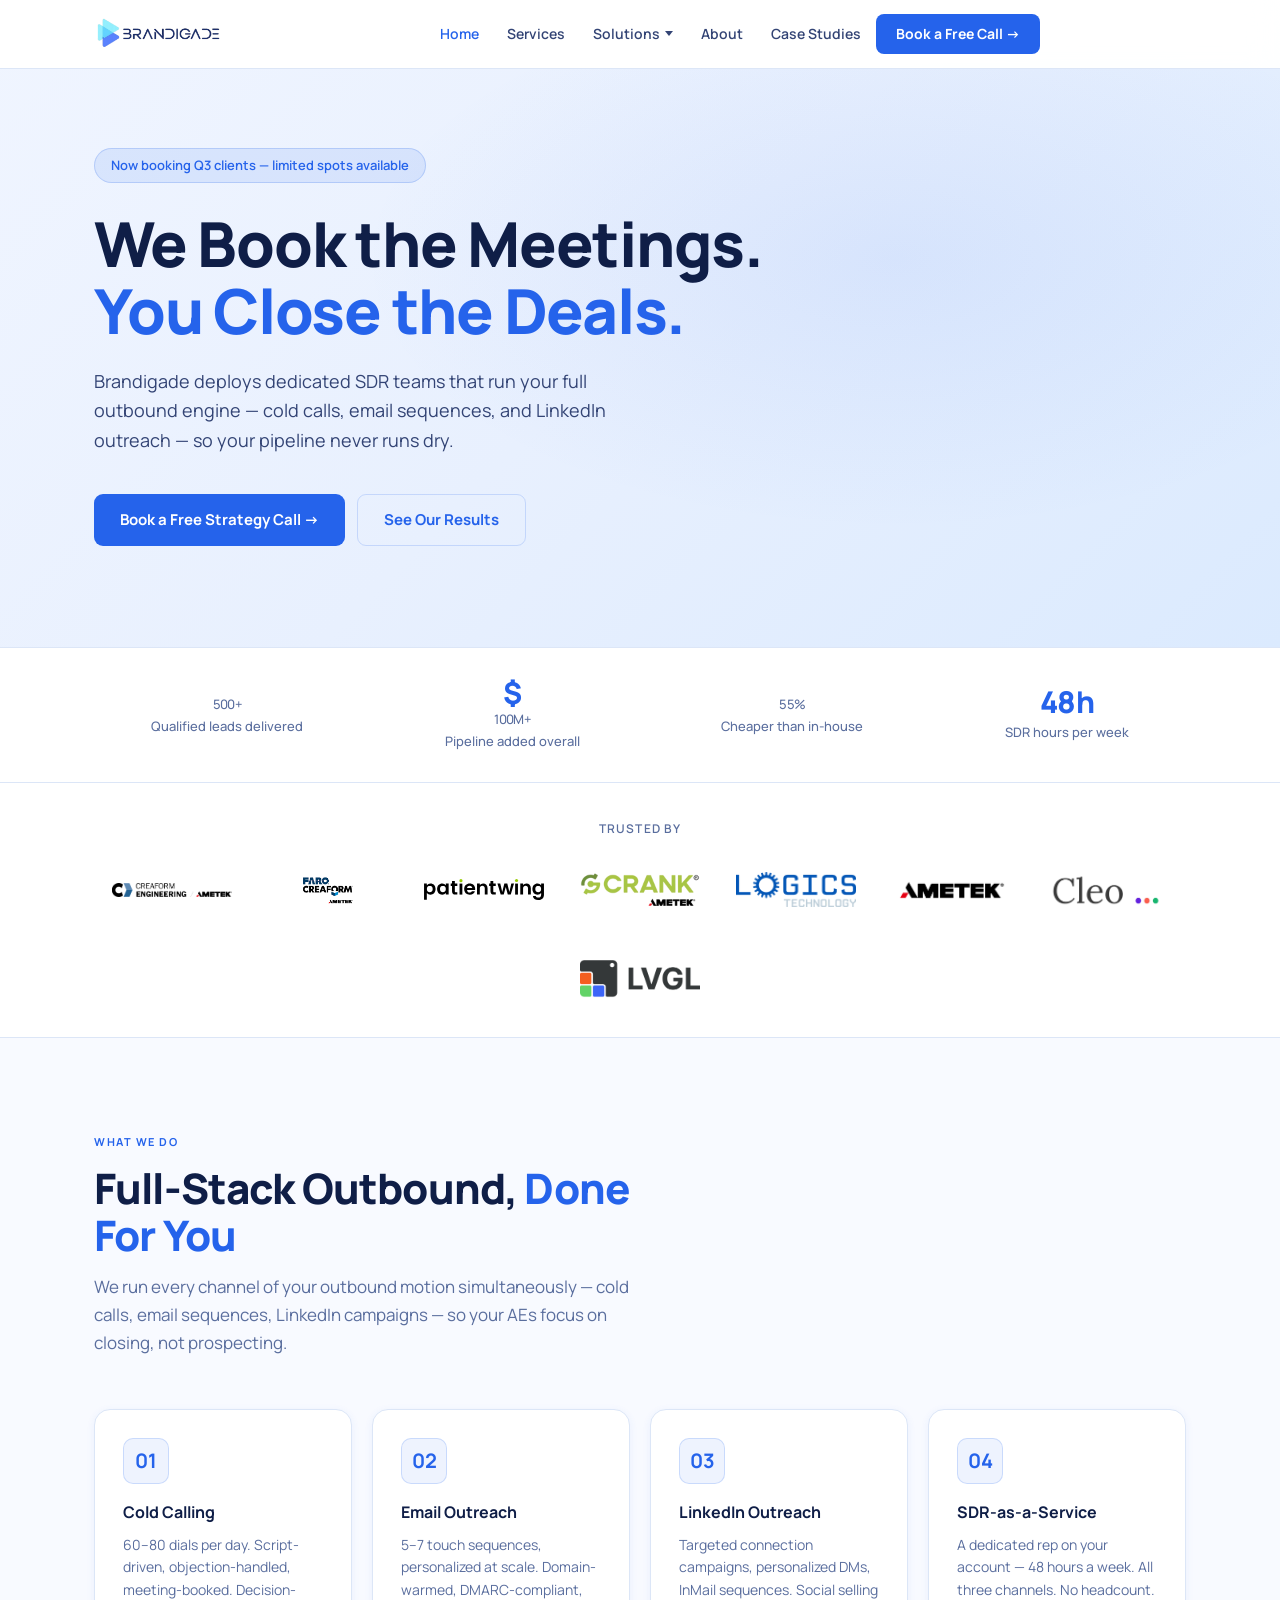
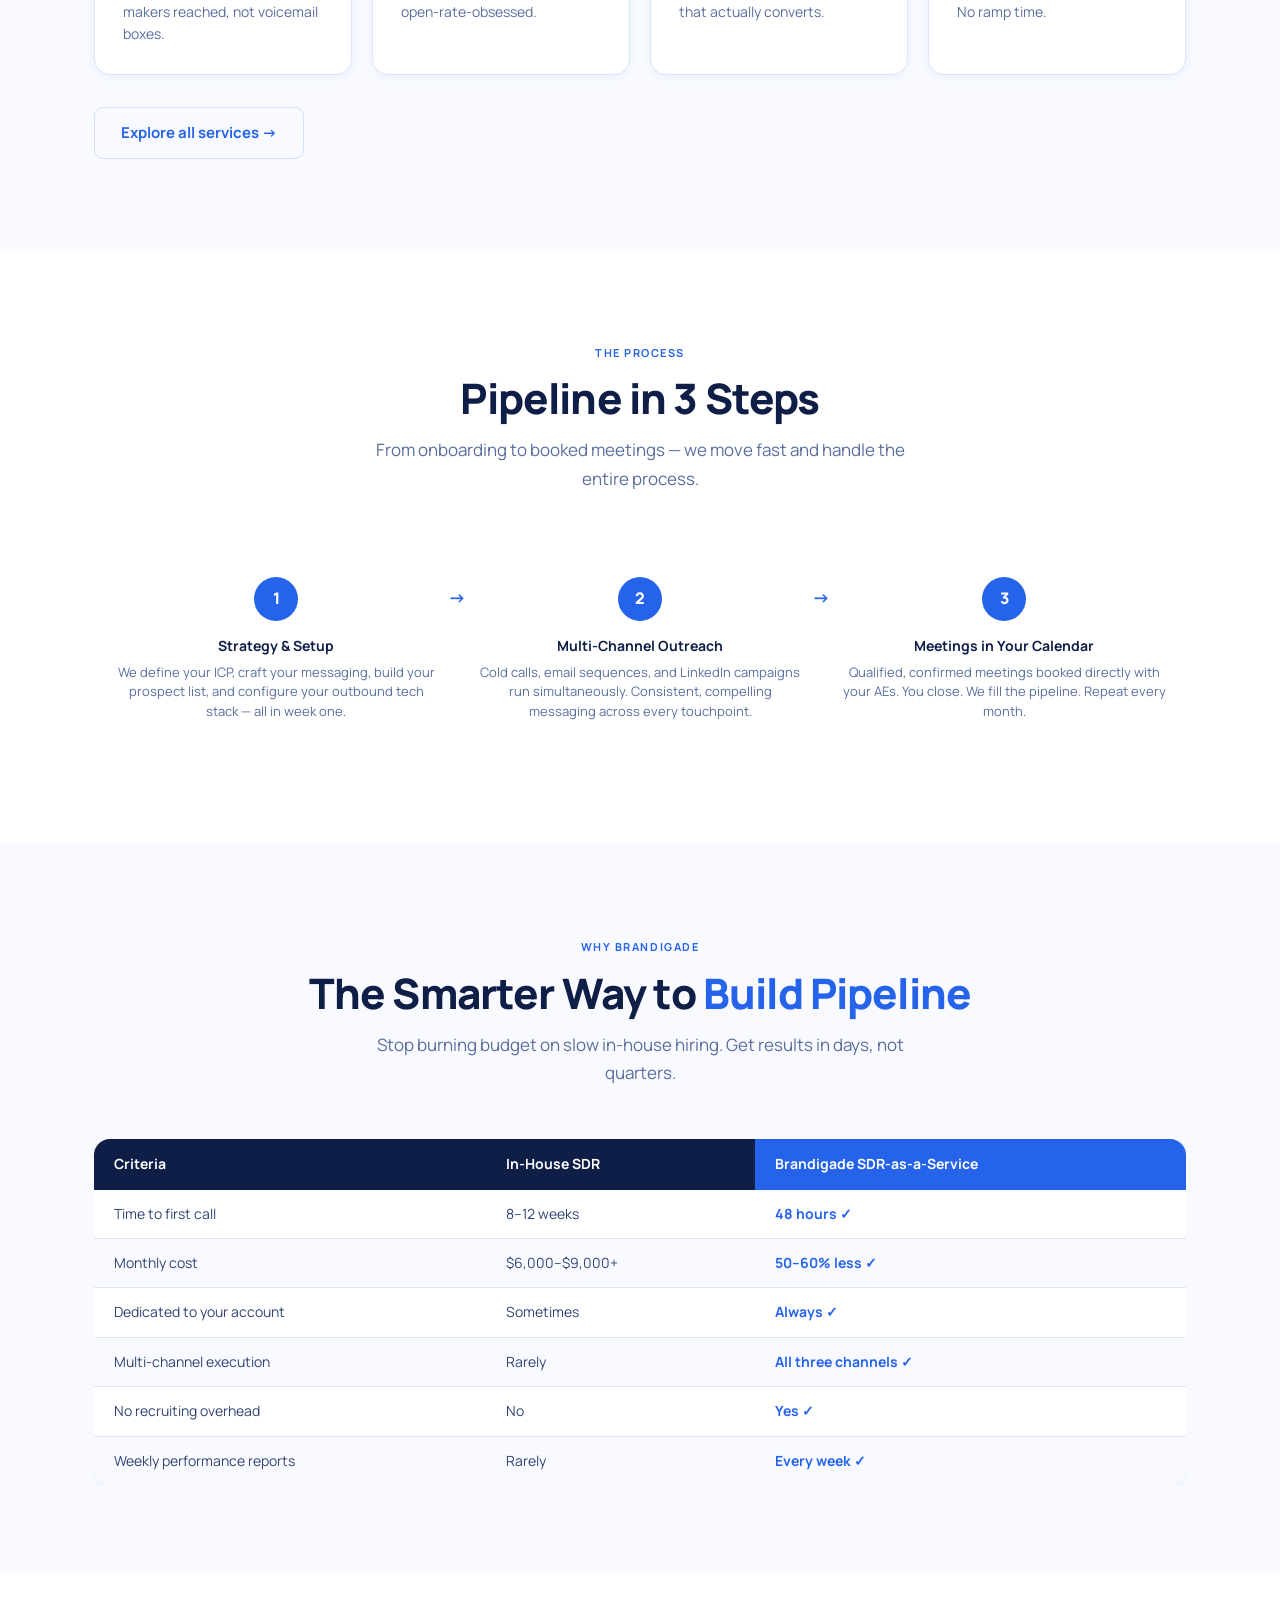
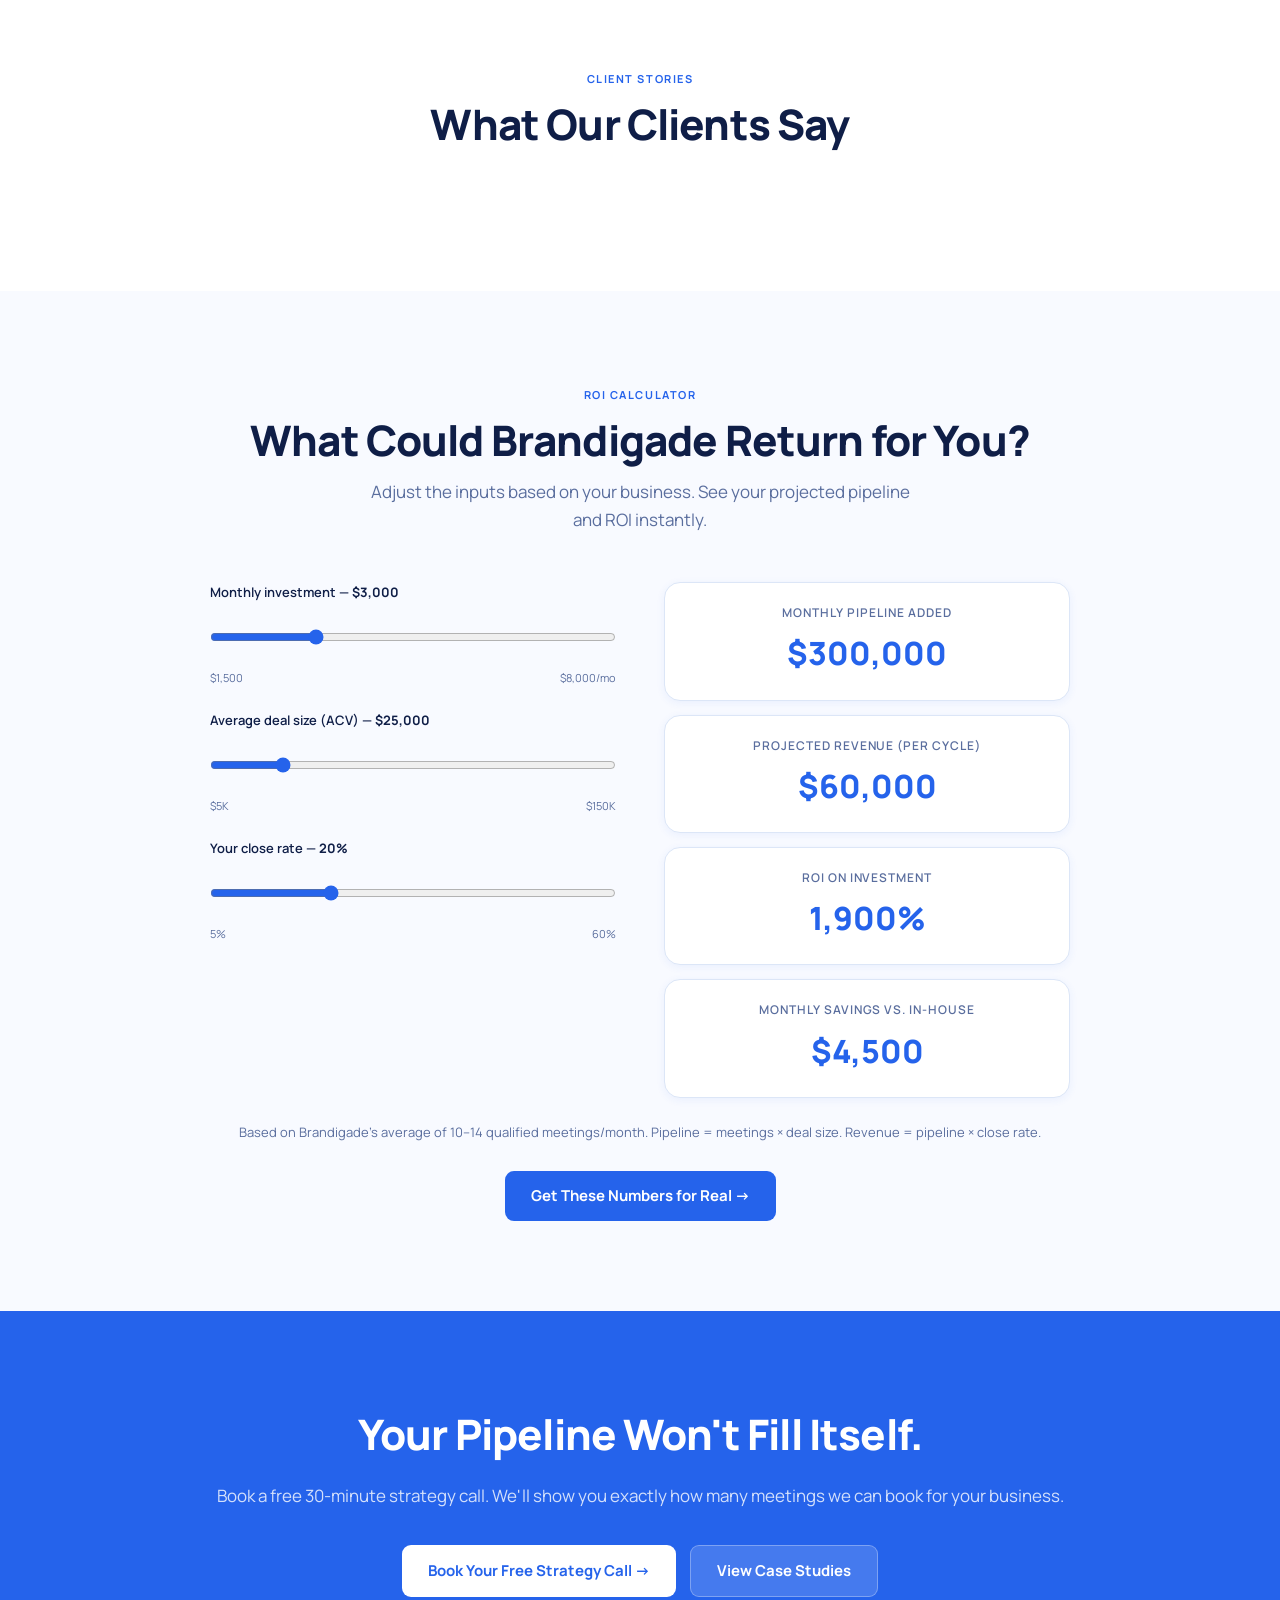
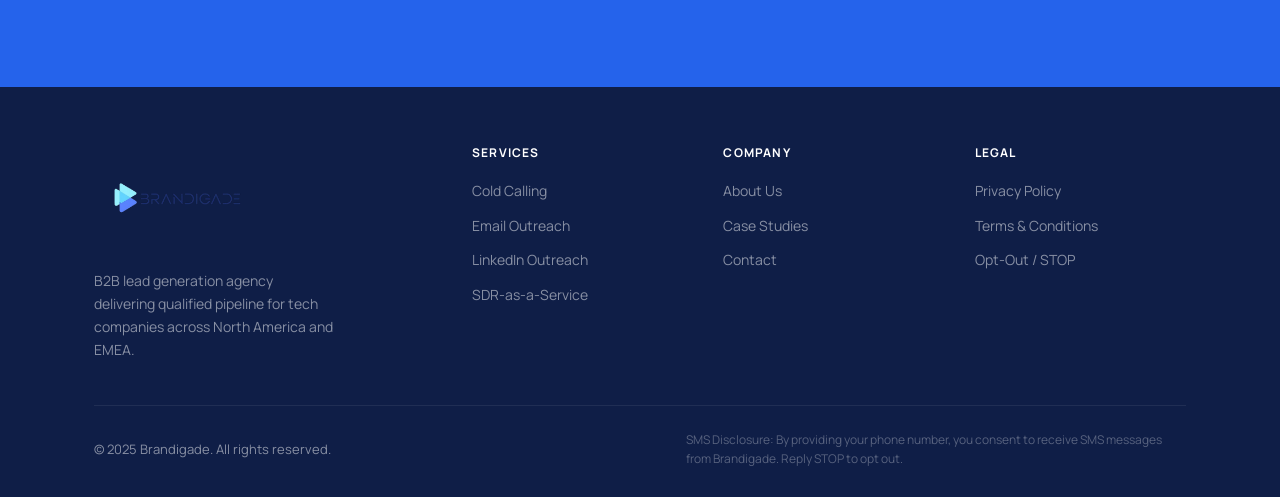
==== commit 7cc23416: "Increase Brandigade logo sizes (header and footer) and ensure updated FARO logo" ====
--- a/index.html
+++ b/index.html
@@ -334,7 +334,7 @@
   <footer>
     <div class="container">
       <div class="footer-grid">
-        <div class="footer-brand"><img src="/12.png" alt="Brandigade" style="height:56px;" />
+        <div class="footer-brand"><img src="/12.png" alt="Brandigade" style="height:112px;" />
           <p>B2B lead generation agency delivering qualified pipeline for tech companies across North America and EMEA.
           </p>
         </div>
--- a/styles.css
+++ b/styles.css
@@ -56,7 +56,7 @@
   display: flex; align-items: center;
   justify-content: space-between; gap: 24px;
 }
-.nav-logo img { height: 54px; width: auto; }
+.nav-logo img { height: 108px; width: auto; }
 .nav-links {
   display: flex; align-items: center;
   gap: 2px; list-style: none;
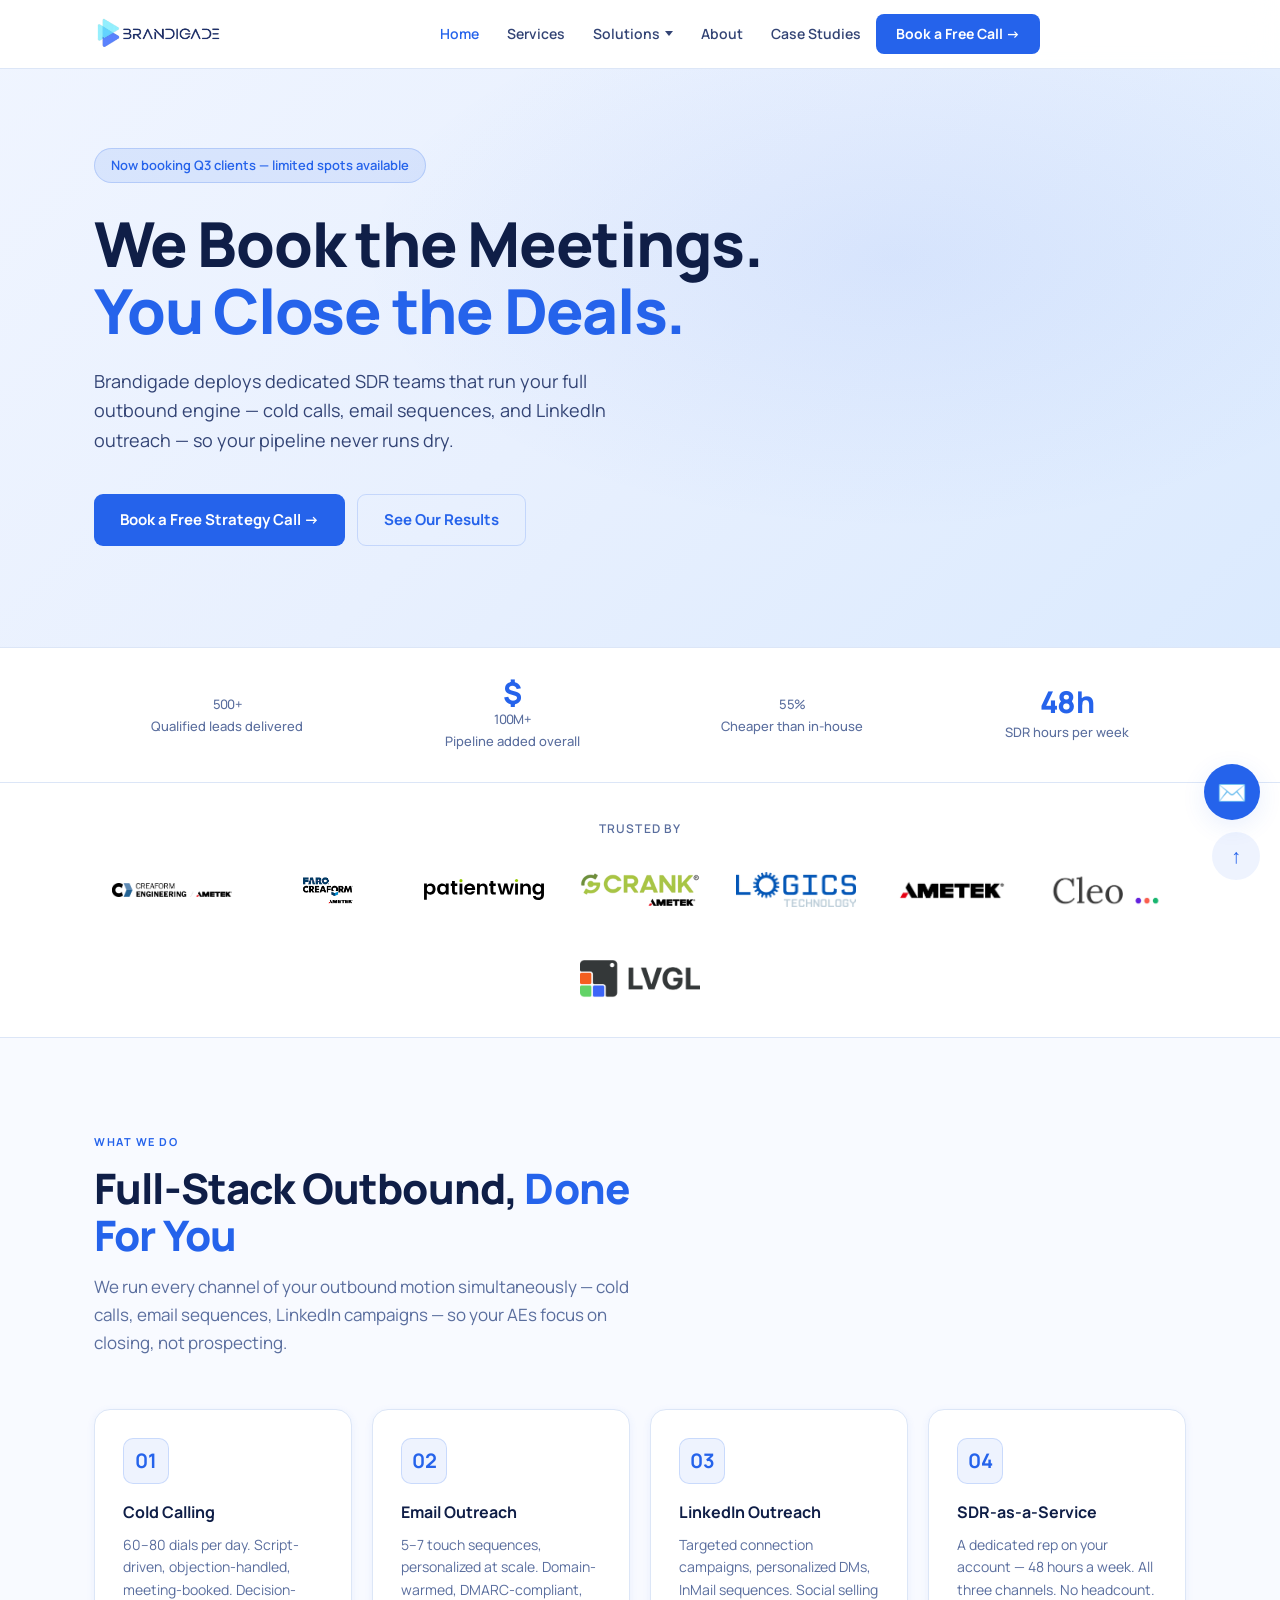
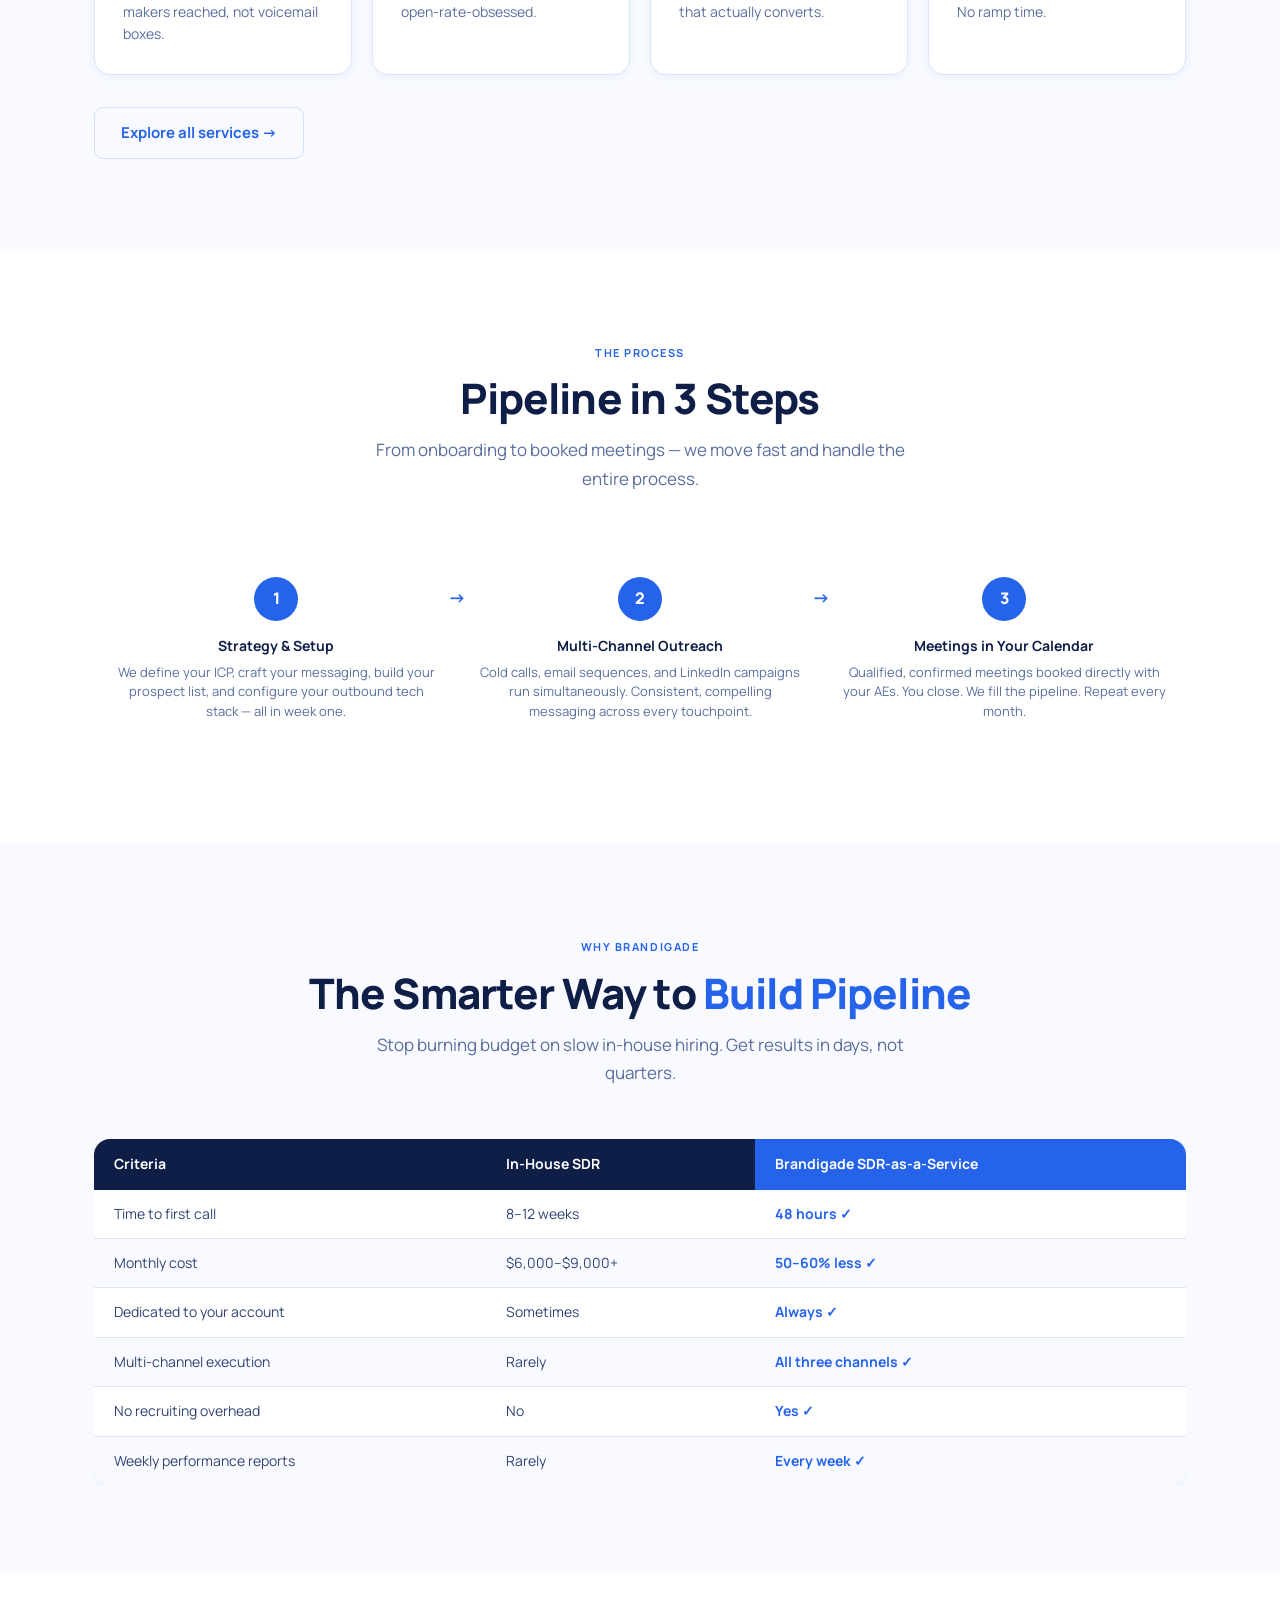
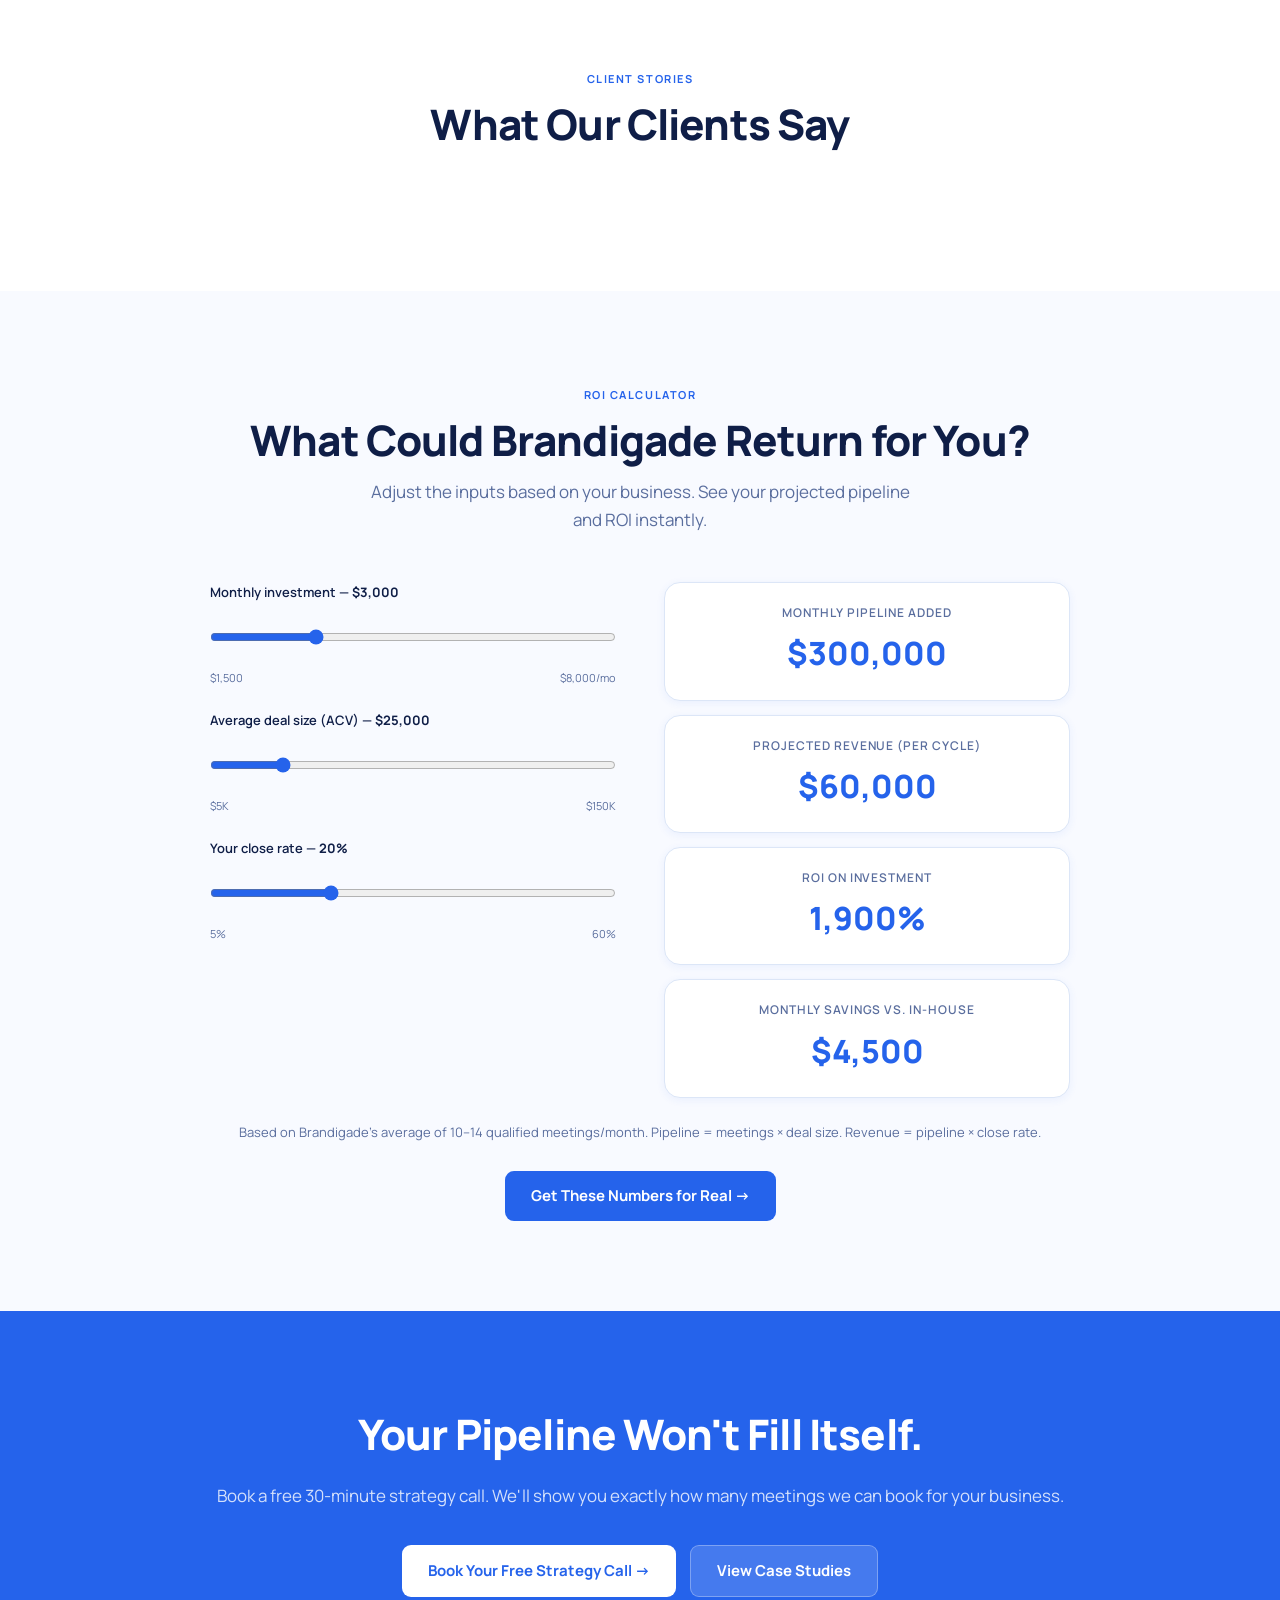
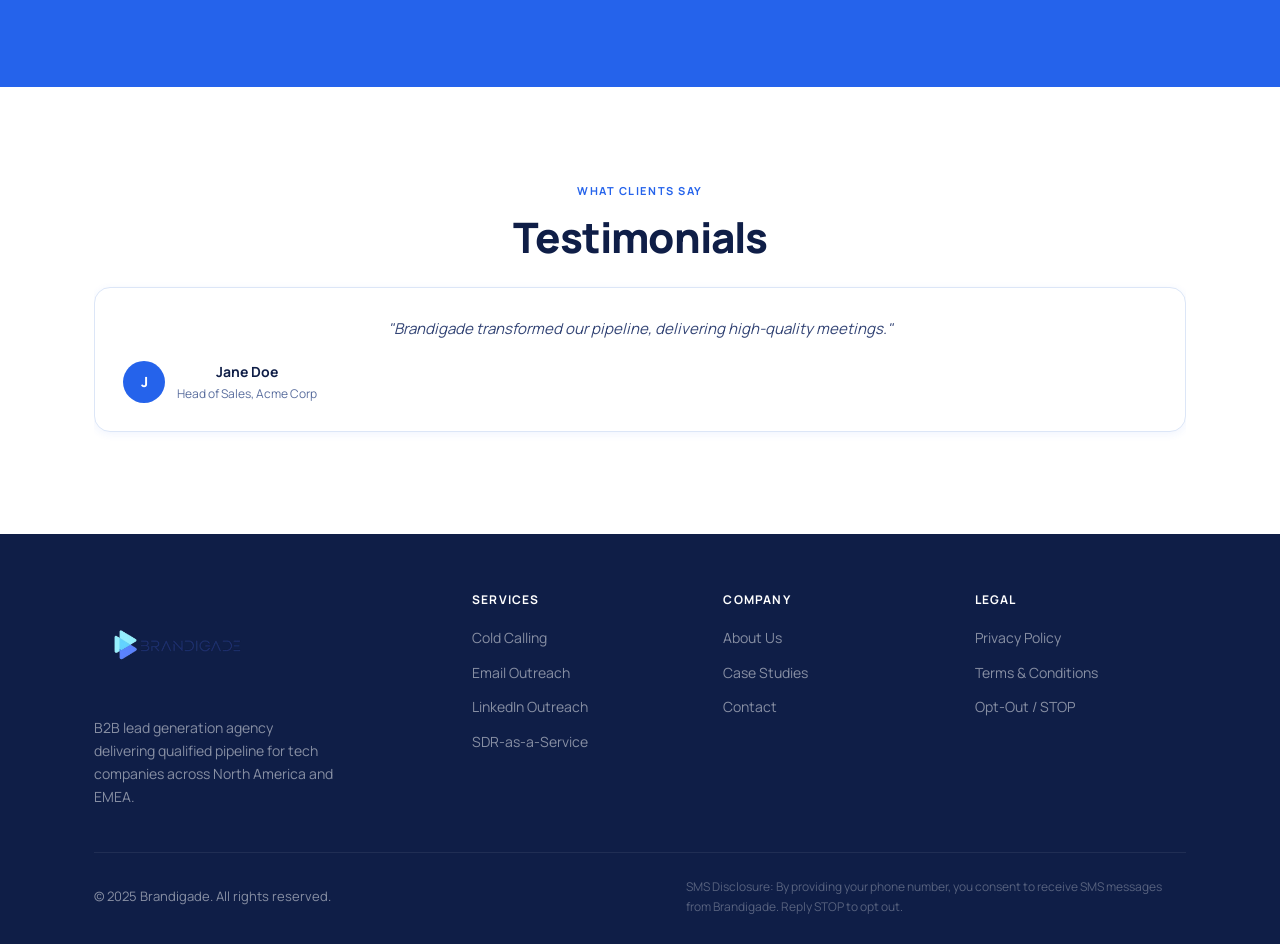
==== commit 30cb3f14: "Add email button, back-to-top button, testimonial carousel, and related styles" ====
--- a/index.html
+++ b/index.html
@@ -331,6 +331,47 @@
     </div>
   </section>
 
+<!-- EMAIL BUTTON -->
+<a href="mailto:info@brandigade.com" class="email-float" aria-label="Email Brandigade">✉️</a>
+
+<!-- BACK TO TOP -->
+<button class="backtop-float" aria-label="Back to top">↑</button>
+
+<!-- TESTIMONIALS -->
+<section class="section testi-section">
+  <div class="container centered">
+    <div class="section-label">What Clients Say</div>
+    <h2 class="section-title">Testimonials</h2>
+    <div class="testi-carousel">
+      <div class="slide">
+        <div class="testi">
+          <div class="testi-text">"Brandigade transformed our pipeline, delivering high‑quality meetings."</div>
+          <div class="testi-author">
+            <div class="avatar">J</div>
+            <div>
+              <div class="testi-name">Jane Doe</div>
+              <div class="testi-role">Head of Sales, Acme Corp</div>
+            </div>
+          </div>
+        </div>
+      </div>
+      <!-- slide -->
+      <div class="slide">
+        <div class="testi">
+          <div class="testi-text">"Their SDR‑as‑a‑Service saved us time and money."</div>
+          <div class="testi-author">
+            <div class="avatar">M</div>
+            <div>
+              <div class="testi-name">Mike Lee</div>
+              <div class="testi-role">VP Growth, Beta Ltd</div>
+            </div>
+          </div>
+        </div>
+      </div>
+    </div>
+  </div>
+</section>
+
   <footer>
     <div class="container">
       <div class="footer-grid">
--- a/styles.css
+++ b/styles.css
@@ -527,3 +527,80 @@
   .form-row { grid-template-columns: 1fr; }
   .pricing-card { padding: 36px 24px; }
 }
+
+/* ---- Email Float Button ---- */
+.email-float {
+  position: fixed;
+  right: 20px;
+  bottom: 80px;
+  width: 56px;
+  height: 56px;
+  background: var(--blue);
+  color: var(--white);
+  border-radius: 50%;
+  display: flex;
+  align-items: center;
+  justify-content: center;
+  font-size: 24px;
+  box-shadow: var(--shadow-md);
+  z-index: 1000;
+  cursor: pointer;
+  transition: transform 0.2s, box-shadow 0.2s;
+}
+.email-float:hover {
+  transform: translateY(-2px);
+  box-shadow: var(--shadow-lg);
+}
+
+/* ---- Back‑to‑Top Button ---- */
+.backtop-float {
+  position: fixed;
+  right: 20px;
+  bottom: 20px;
+  width: 48px;
+  height: 48px;
+  background: var(--blue-dim);
+  color: var(--blue);
+  border: none;
+  border-radius: 50%;
+  font-size: 20px;
+  cursor: pointer;
+  z-index: 1000;
+  transition: background 0.2s, transform 0.2s;
+}
+.backtop-float:hover {
+  background: var(--blue);
+  color: var(--white);
+  transform: translateY(-2px);
+}
+
+/* ---- Testimonial Carousel ---- */
+.testi-carousel {
+  display: flex;
+  overflow: hidden;
+  scroll-snap-type: x mandatory;
+  gap: 24px;
+  padding: 12px 0;
+}
+.testi-carousel .slide {
+  min-width: 100%;
+  scroll-snap-align: start;
+  flex-shrink: 0;
+}
+
+/* Ensure testimonial cards keep their original styling */
+.testi-section .testi {
+  height: 100%;
+}
+
+/* Responsive adjustments */
+@media (max-width: 768px) {
+  .email-float {
+    right: 12px;
+    bottom: 80px;
+  }
+  .backtop-float {
+    right: 12px;
+    bottom: 12px;
+  }
+}
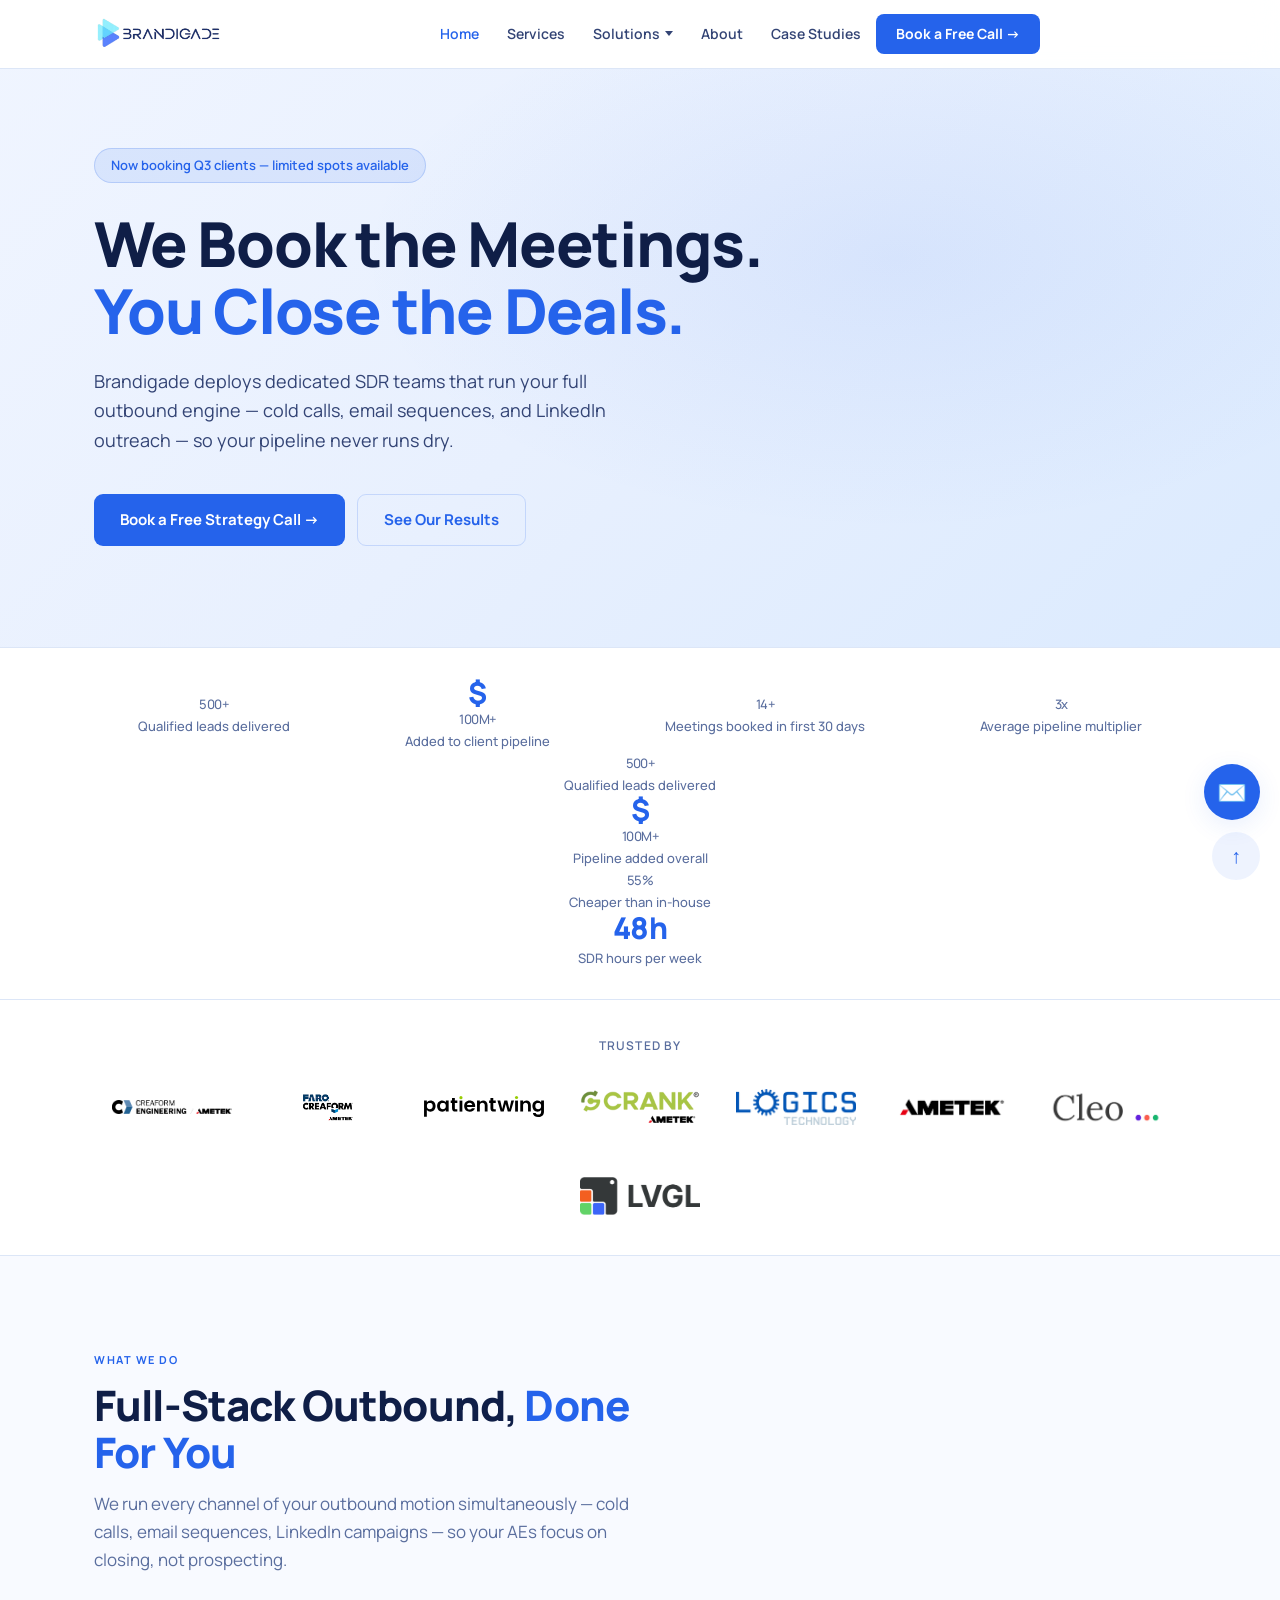
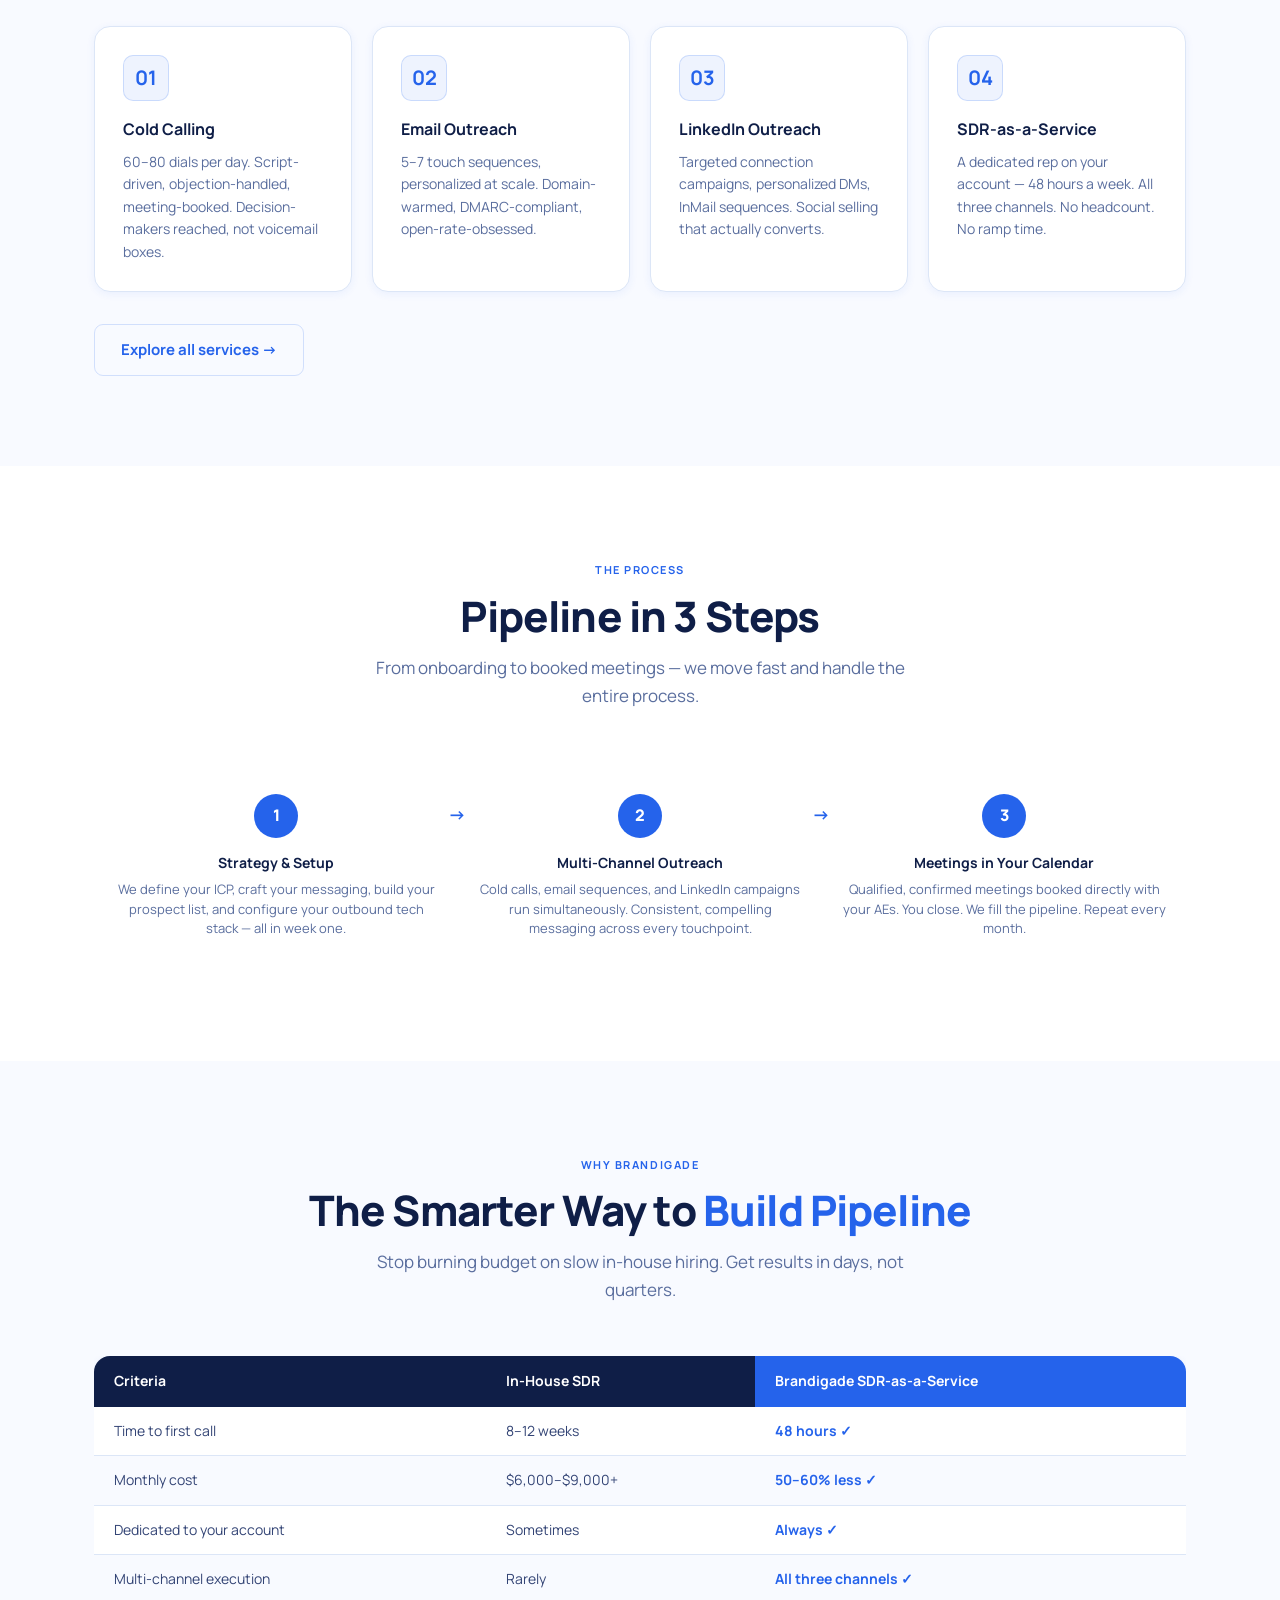
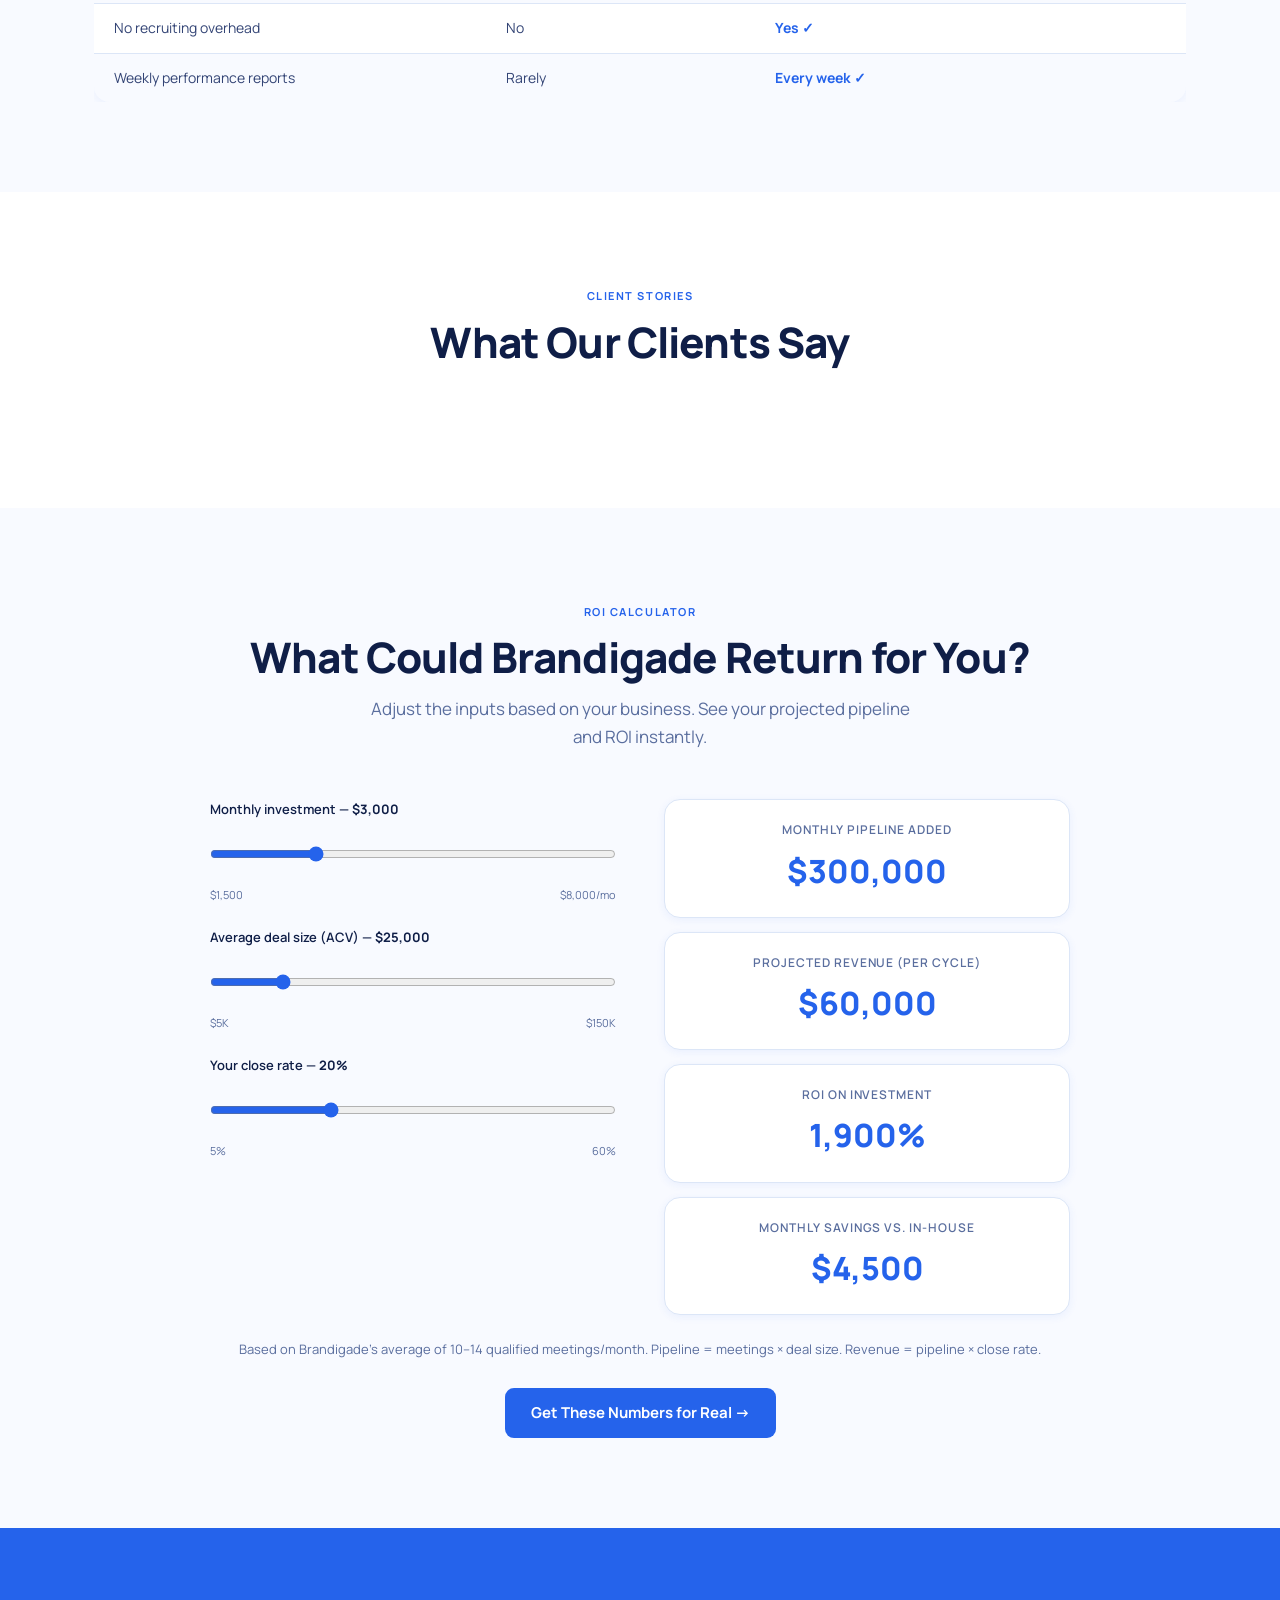
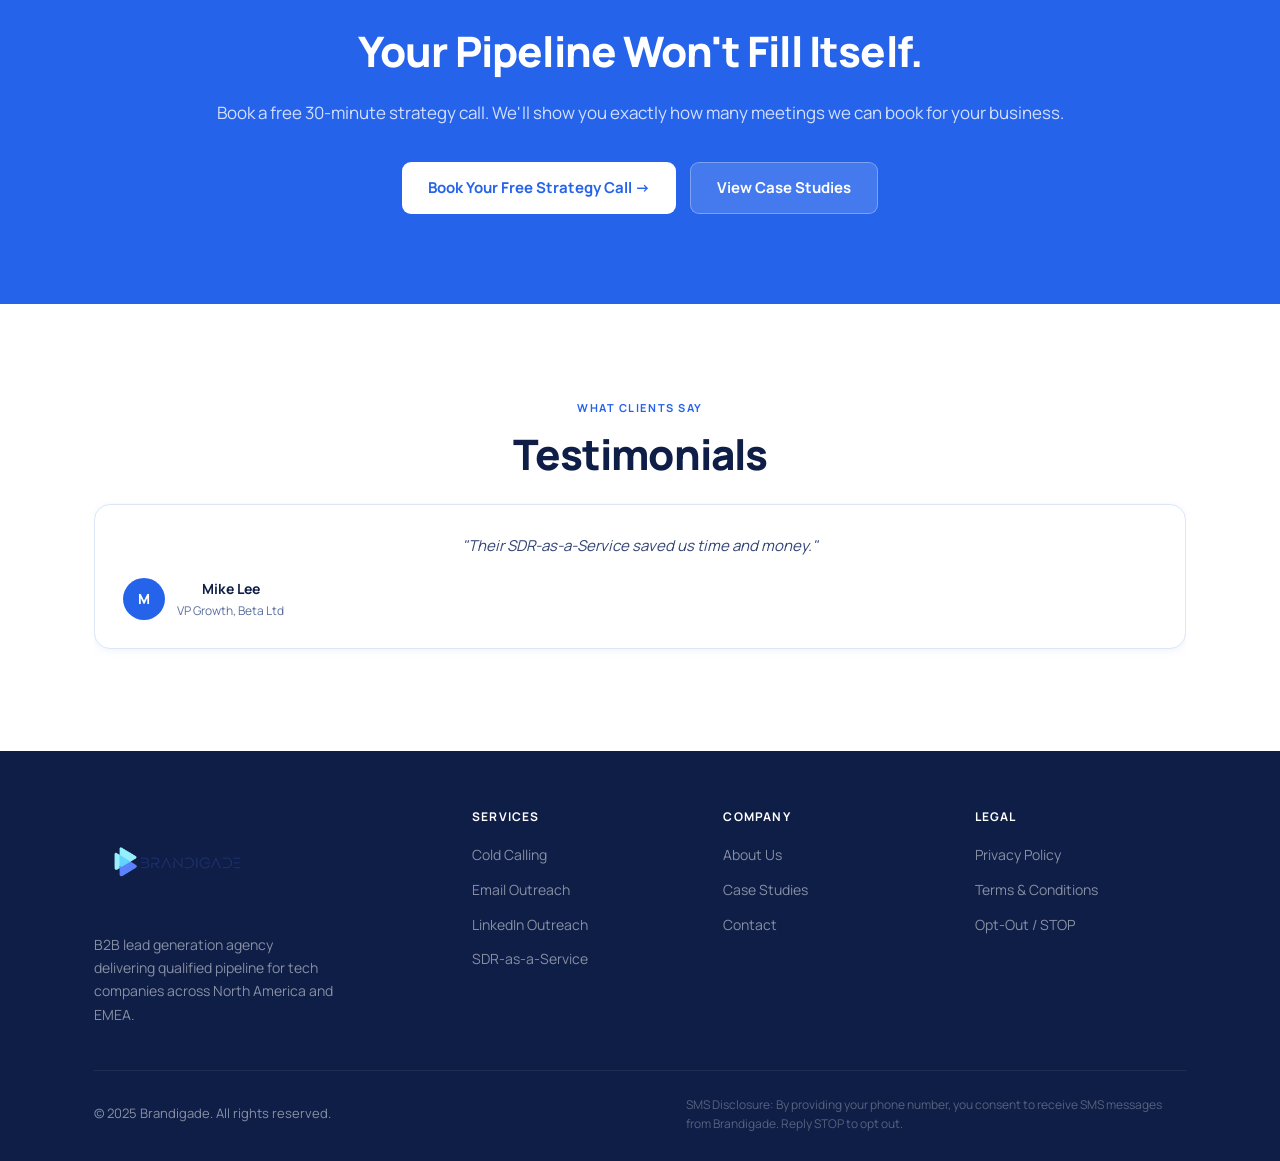
==== commit 810d0f64: "Remove duplicate Jane Doe testimonial" ====
--- a/index.html
+++ b/index.html
@@ -73,7 +73,24 @@
   <!-- STATS -->
   <div class="stats-bar">
     <div class="container">
-      <div class="stats-inner">
+          <div class="stats-inner">
+      <div class="stat">
+        <strong><span class="counter" data-target="500" data-suffix="+">0+</span></strong>
+        <span>Qualified leads delivered</span>
+      </div>
+      <div class="stat">
+        <strong>$<span class="counter" data-target="100" data-suffix="M+">0</span></strong>
+        <span>Added to client pipeline</span>
+      </div>
+      <div class="stat">
+        <strong><span class="counter" data-target="14" data-suffix="+">0+</span></strong>
+        <span>Meetings booked in first 30 days</span>
+      </div>
+      <div class="stat">
+        <strong><span class="counter" data-target="3" data-suffix="x">0</span></strong>
+        <span>Average pipeline multiplier</span>
+      </div>
+    </div>
         <div class="stat"><strong><span class="counter" data-target="500"
               data-suffix="+">0+</span></strong><span>Qualified leads delivered</span></div>
         <div class="stat"><strong>$<span class="counter" data-target="100"
@@ -343,18 +360,6 @@
     <div class="section-label">What Clients Say</div>
     <h2 class="section-title">Testimonials</h2>
     <div class="testi-carousel">
-      <div class="slide">
-        <div class="testi">
-          <div class="testi-text">"Brandigade transformed our pipeline, delivering high‑quality meetings."</div>
-          <div class="testi-author">
-            <div class="avatar">J</div>
-            <div>
-              <div class="testi-name">Jane Doe</div>
-              <div class="testi-role">Head of Sales, Acme Corp</div>
-            </div>
-          </div>
-        </div>
-      </div>
       <!-- slide -->
       <div class="slide">
         <div class="testi">
